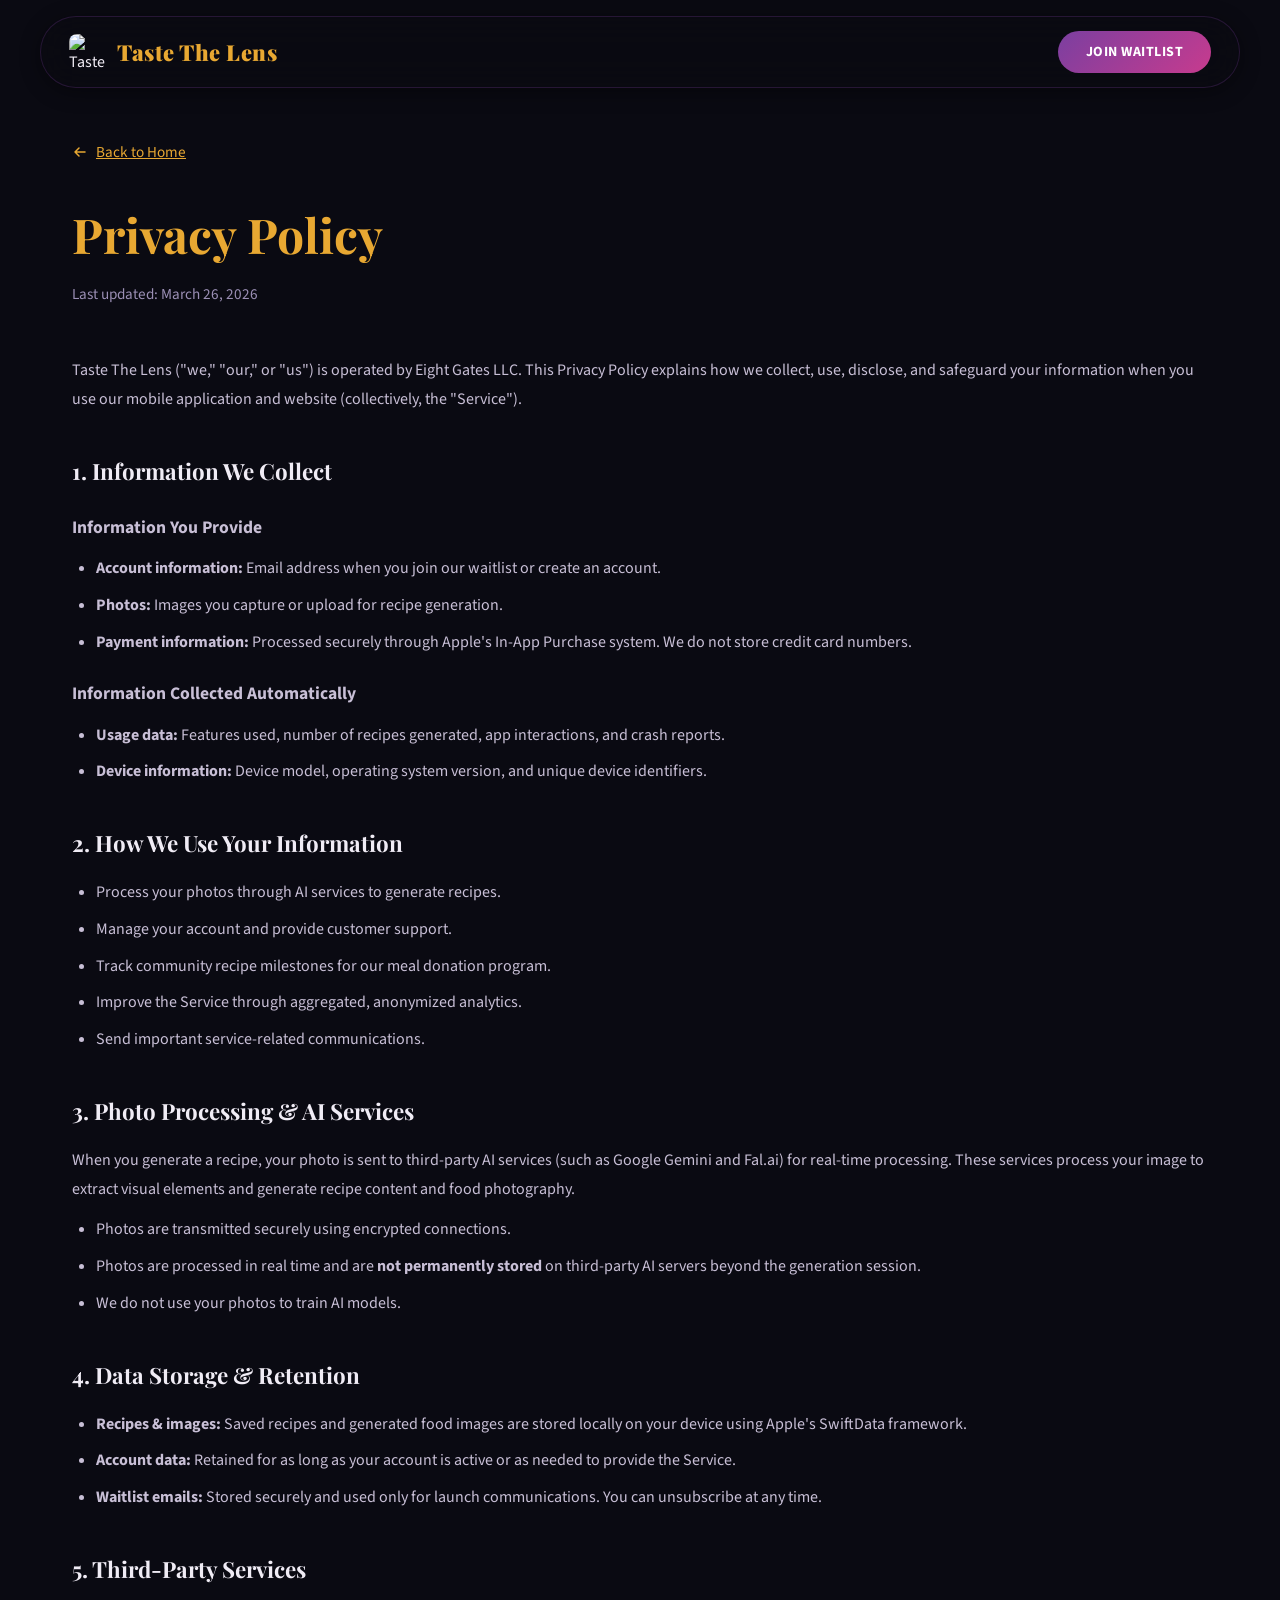
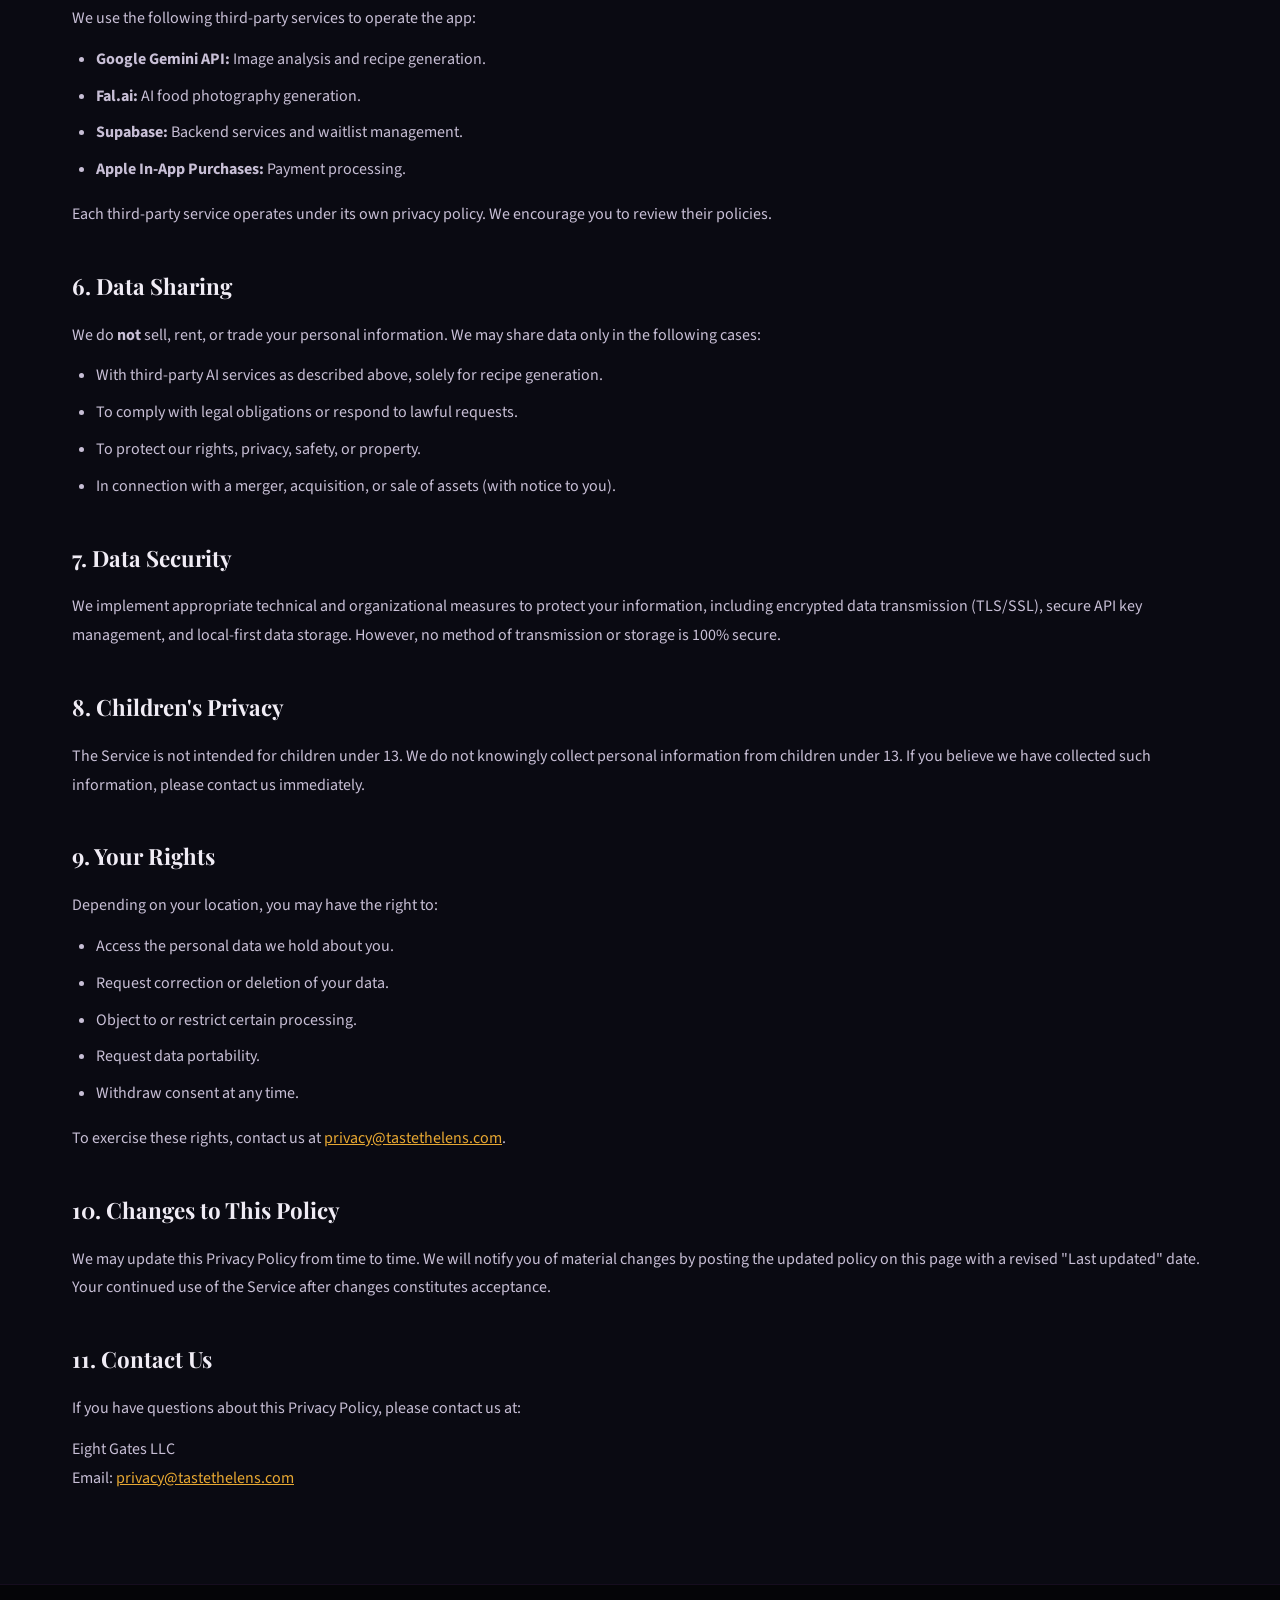
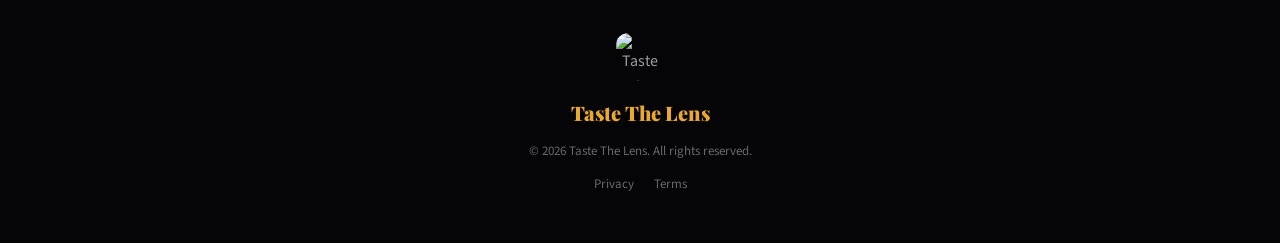
==== LandingPage/privacy.html @ fd3177b3 "UI/UX updates for mobile app, added privacy policy and terms" ====
<!DOCTYPE html>
<html lang="en">
<head>
    <meta charset="UTF-8">
    <meta name="viewport" content="width=device-width, initial-scale=1">
    <title>Privacy Policy — Taste The Lens</title>
    <meta name="description" content="Privacy Policy for Taste The Lens. Learn how we collect, use, and protect your data.">

    <!-- Fonts -->
    <link rel="preconnect" href="https://fonts.googleapis.com">
    <link rel="preconnect" href="https://fonts.gstatic.com" crossorigin>
    <link href="https://fonts.googleapis.com/css2?family=Playfair+Display:ital,wght@0,400;0,700;0,900;1,400&family=Source+Sans+3:wght@300;400;500;600;700;900&display=swap" rel="stylesheet">

    <!-- Favicon -->
    <link rel="icon" href="logo.png">

    <link rel="stylesheet" href="styles.css">
    <style>
        .legal-page { padding: 140px 0 80px; position: relative; z-index: var(--z-content); }
        .legal-page h1 { font-family: var(--font-serif); font-size: clamp(2rem, 4vw, 3rem); color: var(--gold); margin-bottom: 8px; }
        .legal-page .legal-updated { color: var(--text-muted); font-size: 0.95rem; margin-bottom: 48px; }
        .legal-page h2 { font-family: var(--font-serif); font-size: 1.4rem; color: var(--text-primary); margin: 40px 0 16px; }
        .legal-page h3 { font-size: 1.1rem; color: var(--text-secondary); margin: 24px 0 12px; }
        .legal-page p, .legal-page li { color: var(--text-secondary); line-height: 1.8; margin-bottom: 12px; }
        .legal-page ul { padding-left: 24px; margin-bottom: 16px; }
        .legal-page li { margin-bottom: 8px; }
        .legal-page a { color: var(--gold); text-decoration: underline; }
        .legal-page a:hover { color: var(--purple-bright); }
        .legal-back { display: inline-flex; align-items: center; gap: 8px; color: var(--text-muted); font-size: 0.95rem; margin-bottom: 32px; transition: color 0.2s; }
        .legal-back:hover { color: var(--gold); }
    </style>
</head>
<body>
    <!-- Navigation -->
    <nav class="nav" id="nav">
        <div class="nav-inner">
            <a href="/" class="nav-brand-group">
                <img src="logo.png" alt="Taste The Lens" class="nav-logo">
                <span class="nav-brand">Taste The Lens</span>
            </a>
            <a href="/#waitlist" class="nav-cta">Join Waitlist</a>
        </div>
    </nav>

    <main class="legal-page">
        <div class="container">
            <a href="/" class="legal-back">
                <svg width="16" height="16" viewBox="0 0 16 16" fill="none"><path d="M13 8H3M7 4L3 8l4 4" stroke="currentColor" stroke-width="1.5" stroke-linecap="round" stroke-linejoin="round"/></svg>
                Back to Home
            </a>

            <h1>Privacy Policy</h1>
            <p class="legal-updated">Last updated: March 26, 2026</p>

            <p>Taste The Lens ("we," "our," or "us") is operated by Eight Gates LLC. This Privacy Policy explains how we collect, use, disclose, and safeguard your information when you use our mobile application and website (collectively, the "Service").</p>

            <h2>1. Information We Collect</h2>

            <h3>Information You Provide</h3>
            <ul>
                <li><strong>Account information:</strong> Email address when you join our waitlist or create an account.</li>
                <li><strong>Photos:</strong> Images you capture or upload for recipe generation.</li>
                <li><strong>Payment information:</strong> Processed securely through Apple's In-App Purchase system. We do not store credit card numbers.</li>
            </ul>

            <h3>Information Collected Automatically</h3>
            <ul>
                <li><strong>Usage data:</strong> Features used, number of recipes generated, app interactions, and crash reports.</li>
                <li><strong>Device information:</strong> Device model, operating system version, and unique device identifiers.</li>
            </ul>

            <h2>2. How We Use Your Information</h2>
            <ul>
                <li>Process your photos through AI services to generate recipes.</li>
                <li>Manage your account and provide customer support.</li>
                <li>Track community recipe milestones for our meal donation program.</li>
                <li>Improve the Service through aggregated, anonymized analytics.</li>
                <li>Send important service-related communications.</li>
            </ul>

            <h2>3. Photo Processing &amp; AI Services</h2>
            <p>When you generate a recipe, your photo is sent to third-party AI services (such as Google Gemini and Fal.ai) for real-time processing. These services process your image to extract visual elements and generate recipe content and food photography.</p>
            <ul>
                <li>Photos are transmitted securely using encrypted connections.</li>
                <li>Photos are processed in real time and are <strong>not permanently stored</strong> on third-party AI servers beyond the generation session.</li>
                <li>We do not use your photos to train AI models.</li>
            </ul>

            <h2>4. Data Storage &amp; Retention</h2>
            <ul>
                <li><strong>Recipes &amp; images:</strong> Saved recipes and generated food images are stored locally on your device using Apple's SwiftData framework.</li>
                <li><strong>Account data:</strong> Retained for as long as your account is active or as needed to provide the Service.</li>
                <li><strong>Waitlist emails:</strong> Stored securely and used only for launch communications. You can unsubscribe at any time.</li>
            </ul>

            <h2>5. Third-Party Services</h2>
            <p>We use the following third-party services to operate the app:</p>
            <ul>
                <li><strong>Google Gemini API:</strong> Image analysis and recipe generation.</li>
                <li><strong>Fal.ai:</strong> AI food photography generation.</li>
                <li><strong>Supabase:</strong> Backend services and waitlist management.</li>
                <li><strong>Apple In-App Purchases:</strong> Payment processing.</li>
            </ul>
            <p>Each third-party service operates under its own privacy policy. We encourage you to review their policies.</p>

            <h2>6. Data Sharing</h2>
            <p>We do <strong>not</strong> sell, rent, or trade your personal information. We may share data only in the following cases:</p>
            <ul>
                <li>With third-party AI services as described above, solely for recipe generation.</li>
                <li>To comply with legal obligations or respond to lawful requests.</li>
                <li>To protect our rights, privacy, safety, or property.</li>
                <li>In connection with a merger, acquisition, or sale of assets (with notice to you).</li>
            </ul>

            <h2>7. Data Security</h2>
            <p>We implement appropriate technical and organizational measures to protect your information, including encrypted data transmission (TLS/SSL), secure API key management, and local-first data storage. However, no method of transmission or storage is 100% secure.</p>

            <h2>8. Children's Privacy</h2>
            <p>The Service is not intended for children under 13. We do not knowingly collect personal information from children under 13. If you believe we have collected such information, please contact us immediately.</p>

            <h2>9. Your Rights</h2>
            <p>Depending on your location, you may have the right to:</p>
            <ul>
                <li>Access the personal data we hold about you.</li>
                <li>Request correction or deletion of your data.</li>
                <li>Object to or restrict certain processing.</li>
                <li>Request data portability.</li>
                <li>Withdraw consent at any time.</li>
            </ul>
            <p>To exercise these rights, contact us at <a href="mailto:privacy@tastethelens.com">privacy@tastethelens.com</a>.</p>

            <h2>10. Changes to This Policy</h2>
            <p>We may update this Privacy Policy from time to time. We will notify you of material changes by posting the updated policy on this page with a revised "Last updated" date. Your continued use of the Service after changes constitutes acceptance.</p>

            <h2>11. Contact Us</h2>
            <p>If you have questions about this Privacy Policy, please contact us at:</p>
            <p>
                Eight Gates LLC<br>
                Email: <a href="mailto:privacy@tastethelens.com">privacy@tastethelens.com</a>
            </p>
        </div>
    </main>

    <!-- Footer -->
    <footer class="footer">
        <div class="container footer-inner">
            <img src="logo.png" alt="Taste The Lens" style="width: 48px; height: 48px; border-radius: 12px; object-fit: cover; margin-bottom: 4px;">
            <p class="footer-brand">Taste The Lens</p>
            <p class="footer-copy">&copy; 2026 Taste The Lens. All rights reserved.</p>
            <div class="footer-links">
                <a href="privacy.html" class="footer-link">Privacy</a>
                <a href="terms.html" class="footer-link">Terms</a>
            </div>
        </div>
    </footer>
</body>
</html>
---- LandingPage/styles.css ----
/* ============================================================
   TASTE THE LENS — Landing Page Styles
   Light cream theme with iOS app accent colors
   Inspired by Aromix restaurant aesthetic
   ============================================================ */

/* --- Design Tokens --- */
:root {
    --bg: #0A0A12;
    --bg-alt: #13101E;
    --bg-warm: #1A1530;
    --gold: #E8A832;
    --gold-dim: #A07520;
    --primary: #E8A832;
    --purple: #7B3FA0;
    --purple-bright: #9B5FC0;
    --magenta: #C73B8E;
    --teal: #9B5FC0;
    --terracotta: #C73B8E;
    --card-bg: rgba(35, 28, 58, 0.95);
    --card-border: rgba(123, 63, 160, 0.35);
    --card-shadow: 0 4px 20px rgba(0, 0, 0, 0.3);
    --text-primary: #F0ECF5;
    --text-secondary: #C8BFD6;
    --text-muted: #9B8FB5;
    --text-dim: #6B5F80;
    --font-serif: 'Playfair Display', Georgia, 'Times New Roman', serif;
    --font-sans: 'Source Sans 3', -apple-system, BlinkMacSystemFont, 'Segoe UI', system-ui, sans-serif;
    --font-accent: 'Playfair Display', Georgia, serif;
    --container-max: 1200px;
    --section-padding: 100px;
    --radius-playful: 24px;
    --z-nav: 50;
    --z-overlay: 1;
    --z-content: 10;
}

/* --- Reset & Base --- */
*, *::before, *::after {
    margin: 0;
    padding: 0;
    box-sizing: border-box;
}

html {
    scroll-behavior: smooth;
    -webkit-text-size-adjust: 100%;
}

body {
    font-family: var(--font-sans);
    background: var(--bg);
    color: var(--text-primary);
    line-height: 1.6;
    overflow-x: hidden;
    -webkit-font-smoothing: antialiased;
    -moz-osx-font-smoothing: grayscale;
}

a {
    color: inherit;
    text-decoration: none;
}

img {
    max-width: 100%;
    display: block;
}

/* --- Geometric Overlay Canvas --- */
#geometric-overlay {
    position: fixed;
    top: 0;
    left: 0;
    width: 100%;
    height: 100%;
    z-index: var(--z-overlay);
    pointer-events: none;
}

/* --- Container --- */
.container {
    width: 100%;
    max-width: var(--container-max);
    margin: 0 auto;
    padding: 0 32px;
}

/* --- Card (replaces glass-card) --- */
.glass-card {
    background: var(--card-bg);
    border: 2px solid var(--card-border);
    border-radius: var(--radius-playful);
    padding: 20px 16px;
    box-shadow: var(--card-shadow);
    backdrop-filter: blur(12px);
    -webkit-backdrop-filter: blur(12px);
    transition: transform 0.3s ease, box-shadow 0.3s ease, border-color 0.3s ease;
}

/* --- Section Base --- */
.section {
    position: relative;
    z-index: var(--z-content);
    padding: var(--section-padding) 0;
}

.section--alt {
    background: var(--bg-warm);
}

.section-label {
    font-family: var(--font-serif);
    font-size: clamp(1.8rem, 4vw, 2.8rem);
    font-weight: 900;
    letter-spacing: -0.01em;
    text-transform: uppercase;
    color: var(--text-primary);
    text-align: center;
    margin-bottom: 16px;
}

.section-subtitle {
    font-family: var(--font-sans);
    font-size: 18px;
    color: var(--text-muted);
    text-align: center;
    margin-bottom: 56px;
    max-width: 500px;
    margin-left: auto;
    margin-right: auto;
    font-weight: 400;
}

/* ============================================================
   NAVIGATION
   ============================================================ */
.nav {
    position: fixed;
    top: 16px;
    left: 16px;
    right: 16px;
    z-index: var(--z-nav);
    transition: transform 0.3s ease;
}

.nav.hidden {
    transform: translateY(-120%);
}

.nav-inner {
    max-width: var(--container-max);
    margin: 0 auto;
    display: flex;
    align-items: center;
    justify-content: space-between;
    padding: 14px 28px;
    background: rgba(10, 10, 18, 0.9);
    backdrop-filter: blur(20px);
    -webkit-backdrop-filter: blur(20px);
    border: 1px solid rgba(123, 63, 160, 0.25);
    border-radius: 100px;
    box-shadow: 0 4px 20px rgba(0, 0, 0, 0.4);
}

.nav-brand {
    font-family: var(--font-serif);
    font-size: 22px;
    font-weight: 900;
    color: var(--gold);
    letter-spacing: 0.5px;
}

.nav-logo {
    width: 36px;
    height: 36px;
    border-radius: 8px;
    object-fit: cover;
}

.nav-brand-group {
    display: flex;
    align-items: center;
    gap: 12px;
}

.nav-cta {
    font-family: var(--font-sans);
    font-size: 14px;
    font-weight: 700;
    color: #FFFFFF;
    background: linear-gradient(135deg, var(--purple), var(--magenta));
    padding: 10px 28px;
    border-radius: 100px;
    transition: opacity 0.2s ease, transform 0.2s ease, box-shadow 0.2s ease;
    cursor: pointer;
    text-transform: uppercase;
    letter-spacing: 0.5px;
}

.nav-cta:hover {
    opacity: 0.9;
    transform: scale(1.05);
    box-shadow: 0 4px 16px rgba(199, 59, 142, 0.4);
}

/* ============================================================
   HERO — Aromix-inspired split layout
   ============================================================ */
.hero {
    position: relative;
    z-index: var(--z-content);
    min-height: 100vh;
    min-height: 100dvh;
    display: flex;
    align-items: center;
    padding: 100px 0 60px;
    overflow: hidden;
}

.hero-split {
    display: grid;
    grid-template-columns: 1fr 1fr;
    gap: 60px;
    align-items: center;
}

.hero-text {
    max-width: 560px;
}

.hero-logo {
    width: 120px;
    height: 120px;
    border-radius: 28px;
    object-fit: cover;
    margin-bottom: 28px;
    filter: drop-shadow(0 8px 24px rgba(123, 63, 160, 0.4));
}

.hero-ornament {
    margin-bottom: 24px;
    opacity: 0.5;
    color: var(--gold);
}

.hero-title {
    font-family: var(--font-serif);
    font-size: clamp(2.8rem, 7vw, 5rem);
    font-weight: 900;
    letter-spacing: -0.02em;
    line-height: 1.05;
    color: var(--text-primary);
    margin-bottom: 24px;
    opacity: 0;
    transform: scale(0.9);
}

.hero-title.animate-in {
    animation: fadeScale 0.8s ease-out forwards;
}

.hero-tagline {
    font-family: var(--font-accent);
    font-size: clamp(1.1rem, 2.5vw, 1.35rem);
    font-weight: 400;
    color: var(--text-muted);
    margin-bottom: 12px;
    opacity: 0;
}

.hero-tagline.animate-in {
    animation: fadeUp 0.8s ease-out forwards;
}

.hero-sub {
    font-family: var(--font-sans);
    font-size: clamp(1rem, 2vw, 1.1rem);
    font-weight: 400;
    color: var(--text-dim);
    margin-bottom: 40px;
    opacity: 0;
}

.hero-sub.animate-in {
    animation: fadeUp 0.8s ease-out forwards;
}

.hero-cta {
    display: inline-flex;
    align-items: center;
    gap: 8px;
    font-family: var(--font-sans);
    font-size: 16px;
    font-weight: 700;
    color: #FFFFFF;
    background: linear-gradient(135deg, var(--purple), var(--magenta));
    padding: 18px 40px;
    border-radius: 100px;
    transition: opacity 0.2s ease, transform 0.2s ease, box-shadow 0.2s ease;
    cursor: pointer;
    opacity: 0;
    text-transform: uppercase;
    letter-spacing: 0.5px;
}

.hero-cta.animate-in {
    animation: fadeUp 0.8s ease-out forwards;
}

.hero-cta:hover {
    opacity: 0.92;
    transform: translateY(-3px) scale(1.03);
    box-shadow: 0 8px 32px rgba(199, 59, 142, 0.4);
}

/* Hero visual — Impact stats card */
.hero-visual {
    display: flex;
    align-items: center;
    justify-content: center;
    opacity: 0;
}

.hero-visual.animate-in {
    animation: fadeScale 1s ease-out 0.4s forwards;
}

.hero-impact-card {
    width: 100%;
    max-width: 460px;
    padding: 44px 36px;
    text-align: center;
    border: 2px solid rgba(123, 63, 160, 0.3);
    border-radius: var(--radius-playful);
    box-shadow: 0 8px 32px rgba(123, 63, 160, 0.15);
    background: rgba(35, 28, 58, 0.95);
    backdrop-filter: blur(16px);
    -webkit-backdrop-filter: blur(16px);
}

.hero-impact-heading {
    font-family: var(--font-serif);
    font-size: 22px;
    font-weight: 700;
    color: var(--text-primary);
    margin-bottom: 32px;
    letter-spacing: 0.3px;
}

.hero-impact-stats {
    display: flex;
    align-items: center;
    justify-content: center;
    gap: 40px;
    margin-bottom: 28px;
}

.hero-impact-stat {
    display: flex;
    flex-direction: column;
    align-items: center;
    gap: 8px;
    flex: 1;
}

.hero-impact-number {
    font-family: var(--font-sans);
    font-size: 42px;
    font-weight: 700;
    letter-spacing: -0.5px;
}

.hero-impact-number--terracotta {
    color: var(--terracotta);
}

.hero-impact-number--gold {
    color: var(--gold);
}

.hero-impact-label {
    font-size: 11px;
    font-weight: 600;
    text-transform: uppercase;
    letter-spacing: 0.8px;
    color: var(--text-dim);
}

.hero-impact-divider {
    width: 1px;
    height: 56px;
    background: rgba(123, 63, 160, 0.3);
    flex-shrink: 0;
}

.hero-impact-progress {
    margin-bottom: 20px;
}

.hero-impact-tagline {
    font-family: var(--font-accent);
    font-size: 14px;
    color: var(--text-muted);
    margin-top: 8px;
}

.hero-impact-link {
    display: inline-block;
    margin-top: 12px;
    font-family: var(--font-sans);
    font-size: 13px;
    font-weight: 600;
    color: var(--primary);
    text-decoration: underline;
    text-underline-offset: 3px;
    transition: color 0.2s ease;
}

.hero-impact-link:hover {
    color: var(--gold);
}

.scroll-hint {
    position: absolute;
    bottom: 32px;
    left: 50%;
    transform: translateX(-50%);
    color: var(--text-dim);
    opacity: 0;
    animation: bounce 2s ease-in-out infinite;
    animation-delay: 2s;
}

.scroll-hint.animate-in {
    animation: fadeUp 0.6s ease-out forwards, bounce 2s ease-in-out infinite 2.6s;
}

/* ============================================================
   SECTION DIVIDER
   ============================================================ */
.section-divider {
    text-align: center;
    padding: 0;
    position: relative;
    z-index: var(--z-content);
    height: 0;
}

/* ============================================================
   HOOK
   ============================================================ */
.hook-grid {
    display: grid;
    grid-template-columns: 1fr;
    gap: 20px;
}

.hook-card {
    position: relative;
    overflow: hidden;
    padding: 32px 28px;
    cursor: default;
    transition: transform 0.3s ease, box-shadow 0.3s ease;
    border: 2px solid transparent;
}

.hook-card:hover {
    transform: translateY(-6px) rotate(-1deg);
    box-shadow: 0 8px 24px rgba(123, 63, 160, 0.2);
}

.hook-accent {
    position: absolute;
    top: 0;
    left: 0;
    width: 6px;
    height: 100%;
    border-radius: 4px 0 0 4px;
}

[data-accent="teal"] .hook-accent { background: var(--teal); }
[data-accent="teal"] { border-color: rgba(155, 95, 192, 0.4); background: rgba(35, 28, 58, 0.95); }
[data-accent="terracotta"] .hook-accent { background: var(--terracotta); }
[data-accent="terracotta"] { border-color: rgba(199, 59, 142, 0.4); background: rgba(35, 28, 58, 0.95); }
[data-accent="gold"] .hook-accent { background: var(--gold); }
[data-accent="gold"] { border-color: rgba(232, 168, 50, 0.4); background: rgba(35, 28, 58, 0.95); }

.hook-question {
    font-family: var(--font-serif);
    font-size: clamp(1.15rem, 2.5vw, 1.5rem);
    font-weight: 700;
    color: var(--text-primary);
    margin-bottom: 10px;
    line-height: 1.3;
}

.hook-hint {
    font-family: var(--font-accent);
    font-size: 15px;
    color: var(--text-dim);
}

/* ============================================================
   HOW IT WORKS
   ============================================================ */
.how-it-works {
    background: var(--bg-warm);
}

.steps {
    display: flex;
    align-items: flex-start;
    justify-content: center;
    gap: 8px;
    flex-wrap: wrap;
}

.step {
    text-align: center;
    max-width: 280px;
    flex: 1;
    min-width: 200px;
}

.step-icon {
    width: 80px;
    height: 80px;
    border-radius: 50%;
    display: flex;
    align-items: center;
    justify-content: center;
    margin: 0 auto 18px;
    border: 3px solid transparent;
}

.step-icon--teal { background: rgba(155, 95, 192, 0.12); color: var(--teal); border-color: rgba(155, 95, 192, 0.25); }
.step-icon--gold { background: rgba(232, 168, 50, 0.12); color: var(--gold); border-color: rgba(232, 168, 50, 0.25); }
.step-icon--terracotta { background: rgba(199, 59, 142, 0.12); color: var(--terracotta); border-color: rgba(199, 59, 142, 0.25); }

.step-arrow {
    display: flex;
    align-items: center;
    padding-top: 28px;
    color: var(--text-dim);
}

.step-title {
    font-family: var(--font-serif);
    font-size: 20px;
    font-weight: 900;
    letter-spacing: 1px;
    margin-bottom: 10px;
    text-transform: uppercase;
}

.step-desc {
    font-size: 15px;
    color: var(--text-muted);
    line-height: 1.6;
}

/* ============================================================
   TRANSLATION MATRIX
   ============================================================ */
.matrix-card {
    padding: 36px 28px;
    max-width: 800px;
    margin: 0 auto;
    border: 2px solid rgba(123, 63, 160, 0.2);
}

.matrix-header {
    display: flex;
    justify-content: space-between;
    margin-bottom: 24px;
    padding-bottom: 14px;
    border-bottom: 1px solid rgba(123, 63, 160, 0.2);
}

.matrix-col-label {
    font-family: var(--font-sans);
    font-size: 11px;
    font-weight: 600;
    letter-spacing: 1.2px;
    text-transform: uppercase;
}

.matrix-row {
    display: flex;
    align-items: center;
    gap: 16px;
    padding: 14px 0;
}

.matrix-visual {
    flex: 1;
    display: flex;
    align-items: center;
    gap: 12px;
    font-size: 15px;
    color: var(--teal);
    font-weight: 500;
}

.matrix-swatch {
    width: 36px;
    height: 36px;
    border-radius: 50%;
    flex-shrink: 0;
    border: 2px solid rgba(123, 63, 160, 0.25);
}

.matrix-arrow {
    color: var(--text-dim);
    flex-shrink: 0;
}

.matrix-culinary {
    flex: 1;
    font-size: 15px;
    color: var(--terracotta);
    font-weight: 500;
}

.matrix-divider {
    height: 1px;
    background: rgba(123, 63, 160, 0.15);
}

/* ============================================================
   FEATURES
   ============================================================ */
.features-section {
    background: var(--bg-warm);
    overflow: hidden;
}

.features-grid {
    display: grid;
    grid-template-columns: 1fr;
    gap: 20px;
}

.feature-card {
    padding: 32px 28px;
    transition: transform 0.3s ease, box-shadow 0.3s ease;
    cursor: default;
    border: 2px solid rgba(123, 63, 160, 0.2);
}

.feature-card:hover {
    transform: translateY(-6px) rotate(1deg);
    border-color: rgba(123, 63, 160, 0.4);
    box-shadow: 0 8px 24px rgba(123, 63, 160, 0.15);
}

.feature-icon {
    margin-bottom: 16px;
}

.feature-title {
    font-family: var(--font-serif);
    font-size: 20px;
    font-weight: 900;
    color: var(--text-primary);
    margin-bottom: 8px;
}

.feature-desc {
    font-size: 15px;
    color: var(--text-muted);
    line-height: 1.6;
}

/* ============================================================
   WAITLIST CTA
   ============================================================ */
.waitlist-section {
    padding-bottom: 80px;
}

.waitlist-card {
    max-width: 640px;
    margin: 0 auto;
    padding: 56px 36px;
    text-align: center;
    background: linear-gradient(135deg, rgba(123, 63, 160, 0.6), rgba(199, 59, 142, 0.6));
    border-color: rgba(199, 59, 142, 0.4);
    border-width: 3px;
    backdrop-filter: blur(16px);
    -webkit-backdrop-filter: blur(16px);
}

.waitlist-card .waitlist-subtitle,
.waitlist-card .waitlist-message.success {
    color: rgba(255, 255, 255, 0.8);
}

.waitlist-title {
    font-family: var(--font-serif);
    font-size: clamp(1.8rem, 4vw, 2.6rem);
    font-weight: 900;
    color: #FFFFFF;
    line-height: 1.2;
    margin-bottom: 12px;
}

.waitlist-subtitle {
    font-size: 16px;
    color: var(--text-muted);
    margin-bottom: 36px;
    max-width: 420px;
    margin-left: auto;
    margin-right: auto;
}

.waitlist-form {
    max-width: 480px;
    margin: 0 auto;
}

.waitlist-input-group {
    display: flex;
    gap: 10px;
    flex-wrap: wrap;
}

.waitlist-input {
    flex: 1;
    min-width: 200px;
    padding: 16px 20px;
    font-family: var(--font-sans);
    font-size: 15px;
    color: #F0ECF5;
    background: rgba(10, 10, 18, 0.6);
    border: 2px solid rgba(255, 255, 255, 0.2);
    border-radius: 100px;
    outline: none;
    transition: border-color 0.2s ease, box-shadow 0.2s ease;
}

.waitlist-input::placeholder {
    color: rgba(255, 255, 255, 0.4);
}

.waitlist-input:focus {
    border-color: var(--gold);
    box-shadow: 0 0 0 3px rgba(232, 168, 50, 0.2);
}

.waitlist-input.error {
    border-color: #E85D3A;
    box-shadow: 0 0 0 3px rgba(232, 93, 58, 0.2);
}

.waitlist-button {
    position: relative;
    padding: 16px 32px;
    font-family: var(--font-sans);
    font-size: 15px;
    font-weight: 700;
    color: #0A0A12;
    background: var(--gold);
    border: 2px solid var(--gold);
    border-radius: 100px;
    cursor: pointer;
    transition: opacity 0.2s ease, transform 0.2s ease, box-shadow 0.2s ease;
    white-space: nowrap;
    overflow: hidden;
    min-height: 48px;
    text-transform: uppercase;
    letter-spacing: 0.5px;
}

.waitlist-button:hover:not(:disabled) {
    opacity: 0.92;
    transform: scale(1.05);
    box-shadow: 0 4px 20px rgba(232, 168, 50, 0.3);
}

.waitlist-button:disabled {
    cursor: not-allowed;
    opacity: 0.7;
}

.waitlist-button-text,
.waitlist-button-spinner,
.waitlist-button-check {
    transition: opacity 0.2s ease;
}

.waitlist-button-spinner {
    display: none;
    width: 20px;
    height: 20px;
    border: 2.5px solid rgba(10, 10, 18, 0.3);
    border-top-color: #0A0A12;
    border-radius: 50%;
    animation: spin 0.6s linear infinite;
    position: absolute;
    top: 50%;
    left: 50%;
    margin: -10px 0 0 -10px;
}

.waitlist-button-check {
    display: none;
    position: absolute;
    top: 50%;
    left: 50%;
    transform: translate(-50%, -50%);
}

/* States */
.waitlist-button.loading .waitlist-button-text { opacity: 0; }
.waitlist-button.loading .waitlist-button-spinner { display: block; }

.waitlist-button.success {
    background: #34C759;
}
.waitlist-button.success .waitlist-button-text { opacity: 0; }
.waitlist-button.success .waitlist-button-check { display: block; }

.waitlist-message {
    margin-top: 12px;
    font-size: 14px;
    min-height: 20px;
}

.waitlist-message.success {
    color: #34C759;
}

.waitlist-message.error {
    color: var(--terracotta);
}

/* ============================================================
   FOOTER
   ============================================================ */
.footer {
    position: relative;
    z-index: var(--z-content);
    padding: 48px 0;
    background: #050508;
    color: rgba(255, 255, 255, 0.6);
    border-top: 1px solid rgba(123, 63, 160, 0.15);
}

.footer-inner {
    display: flex;
    flex-direction: column;
    align-items: center;
    gap: 12px;
    text-align: center;
}

.footer-brand {
    font-family: var(--font-serif);
    font-size: 20px;
    font-weight: 900;
    color: var(--gold);
}

.footer-copy {
    font-size: 13px;
    color: rgba(255, 255, 255, 0.4);
}

.footer-links {
    display: flex;
    gap: 20px;
}

.footer-link {
    font-size: 13px;
    color: rgba(255, 255, 255, 0.4);
    transition: color 0.2s ease;
    cursor: pointer;
}

.footer-link:hover {
    color: #FFFFFF;
}

/* ============================================================
   HOW DONATIONS WORK
   ============================================================ */
.donation-section {
    background: var(--bg-warm);
}

.donation-grid {
    display: grid;
    grid-template-columns: 1fr 1fr;
    gap: 28px;
    max-width: 800px;
    margin: 0 auto 36px;
}

.donation-card {
    padding: 36px 28px;
    text-align: center;
    border: 2px solid rgba(123, 63, 160, 0.2);
    transition: transform 0.3s ease;
}

.donation-card:hover {
    transform: translateY(-4px);
}

.donation-card-icon {
    width: 72px;
    height: 72px;
    border-radius: 50%;
    display: flex;
    align-items: center;
    justify-content: center;
    margin: 0 auto 20px;
    border: 3px solid transparent;
}

.donation-card-icon--terracotta {
    background: rgba(199, 59, 142, 0.12);
    color: var(--terracotta);
    border-color: rgba(199, 59, 142, 0.2);
}

.donation-card-icon--gold {
    background: rgba(232, 168, 50, 0.12);
    color: var(--gold);
    border-color: rgba(232, 168, 50, 0.2);
}

.donation-card-title {
    font-family: var(--font-serif);
    font-size: 22px;
    font-weight: 900;
    color: var(--text-primary);
    margin-bottom: 12px;
}

.donation-card-desc {
    font-size: 15px;
    color: var(--text-muted);
    line-height: 1.7;
    margin-bottom: 24px;
}

.donation-card-formula {
    display: flex;
    align-items: center;
    justify-content: center;
    gap: 12px;
    padding: 14px 20px;
    background: rgba(10, 10, 18, 0.4);
    border-radius: 100px;
    border: 1px solid rgba(123, 63, 160, 0.15);
}

.formula-item {
    font-family: var(--font-sans);
    font-size: 14px;
    font-weight: 600;
    color: var(--text-secondary);
}

.formula-item--highlight {
    color: var(--terracotta);
}

.formula-arrow {
    color: var(--text-dim);
    flex-shrink: 0;
}

.donation-footnote {
    text-align: center;
    font-size: 14px;
    color: var(--text-dim);
    max-width: 560px;
    margin: 0 auto;
    line-height: 1.6;
}

@media (max-width: 639px) {
    .donation-grid {
        grid-template-columns: 1fr;
    }

    .donation-card {
        padding: 28px 20px;
    }
}

/* ============================================================
   COMMUNITY IMPACT (legacy styles)
   ============================================================ */
.impact-section {
    background: var(--bg-warm);
}

.impact-card {
    text-align: center;
    max-width: 640px;
    margin: 0 auto;
    padding: 44px 36px;
}

.impact-stats {
    display: flex;
    align-items: center;
    justify-content: center;
    gap: 48px;
    margin-bottom: 32px;
}

.impact-stat {
    display: flex;
    flex-direction: column;
    align-items: center;
    gap: 8px;
    flex: 1;
}

.impact-icon {
    width: 52px;
    height: 52px;
    border-radius: 50%;
    display: flex;
    align-items: center;
    justify-content: center;
    margin-bottom: 4px;
}

.impact-icon--terracotta {
    background: rgba(199, 59, 142, 0.12);
    color: var(--terracotta);
}

.impact-icon--gold {
    background: rgba(232, 168, 50, 0.12);
    color: var(--gold);
}

.impact-number {
    font-family: var(--font-sans);
    font-size: 38px;
    font-weight: 700;
    letter-spacing: -0.5px;
    color: var(--text-primary);
    transition: color 0.3s ease;
}

.impact-stat:first-child .impact-number {
    color: var(--terracotta);
}

.impact-stat:last-child .impact-number {
    color: var(--gold);
}

.impact-label {
    font-size: 11px;
    font-weight: 600;
    text-transform: uppercase;
    letter-spacing: 0.8px;
    color: var(--text-dim);
}

.impact-divider {
    width: 1px;
    height: 56px;
    background: rgba(123, 63, 160, 0.3);
    flex-shrink: 0;
}

.impact-progress-wrap {
    margin-bottom: 24px;
}

.impact-progress-track {
    height: 6px;
    background: rgba(123, 63, 160, 0.15);
    border-radius: 3px;
    overflow: hidden;
    margin-bottom: 10px;
}

.impact-progress-bar {
    height: 100%;
    background: var(--terracotta);
    border-radius: 3px;
    width: 0%;
    transition: width 0.8s cubic-bezier(0.34, 1.56, 0.64, 1);
}

.impact-progress-text {
    font-size: 12px;
    color: var(--text-dim);
}

.impact-tagline {
    font-size: 14px;
    color: var(--text-muted);
    line-height: 1.7;
    max-width: 480px;
    margin: 0 auto;
}

@media (max-width: 639px) {
    .impact-card {
        padding: 28px 20px;
    }

    .impact-stats {
        gap: 24px;
    }

    .impact-number {
        font-size: 28px;
    }

    .impact-divider {
        height: 44px;
    }
}

/* ============================================================
   BRAND BAND — Scrolling marquee
   ============================================================ */
.brand-band {
    position: relative;
    z-index: var(--z-content);
    overflow: hidden;
    padding: 28px 0;
    background: linear-gradient(90deg, rgba(123, 63, 160, 0.2), rgba(199, 59, 142, 0.2), rgba(123, 63, 160, 0.2));
    border-top: 1px solid rgba(123, 63, 160, 0.2);
    border-bottom: 1px solid rgba(123, 63, 160, 0.2);
}

.brand-band-track {
    display: flex;
    align-items: center;
    gap: 36px;
    white-space: nowrap;
    animation: marquee 30s linear infinite;
    width: max-content;
}

.brand-band-text {
    font-family: var(--font-serif);
    font-size: clamp(1.2rem, 2.5vw, 1.6rem);
    font-weight: 900;
    letter-spacing: 0.15em;
    text-transform: uppercase;
    color: #FFFFFF;
    opacity: 0.6;
}

.brand-band-dot {
    width: 8px;
    height: 8px;
    border-radius: 50%;
    background: var(--gold);
    opacity: 0.6;
    flex-shrink: 0;
}

@keyframes marquee {
    from { transform: translateX(0); }
    to { transform: translateX(-50%); }
}

/* ============================================================
   FOOD VIBE — Decorative Elements
   ============================================================ */

/* Decorative pseudo-elements on sections */
.hero::before {
    content: '';
    position: absolute;
    top: -80px;
    right: -80px;
    width: 280px;
    height: 280px;
    border-radius: 50%;
    background: rgba(123, 63, 160, 0.08);
    pointer-events: none;
}

.hero::after {
    content: '';
    position: absolute;
    bottom: -60px;
    left: -80px;
    width: 200px;
    height: 200px;
    border-radius: 50%;
    background: rgba(199, 59, 142, 0.06);
    pointer-events: none;
}

.features-section::after {
    content: '';
    position: absolute;
    bottom: -50px;
    right: -50px;
    width: 200px;
    height: 200px;
    border-radius: 50%;
    background: rgba(123, 63, 160, 0.06);
    pointer-events: none;
}

/* ============================================================
   ANIMATIONS
   ============================================================ */
@keyframes fadeScale {
    from { opacity: 0; transform: scale(0.9); }
    to { opacity: 1; transform: scale(1); }
}

@keyframes fadeUp {
    from { opacity: 0; transform: translateY(20px); }
    to { opacity: 1; transform: translateY(0); }
}

@keyframes bounce {
    0%, 100% { transform: translateX(-50%) translateY(0); }
    50% { transform: translateX(-50%) translateY(8px); }
}

@keyframes spin {
    to { transform: rotate(360deg); }
}

/* Scroll-triggered animation classes */
[data-animate] {
    opacity: 0;
    transform: translateY(20px);
    transition: opacity 0.6s ease-out, transform 0.6s cubic-bezier(0.34, 1.56, 0.64, 1);
}

[data-animate="fade-scale"] {
    transform: scale(0.9);
}

[data-animate="fade"] {
    transform: none;
}

[data-animate="matrix-row"] {
    transform: translateX(-30px);
    transition: opacity 0.6s ease-out, transform 0.6s cubic-bezier(0.34, 1.56, 0.64, 1);
}

[data-animate].visible {
    opacity: 1;
    transform: translateY(0) scale(1) translateX(0);
}

/* ============================================================
   PRICING
   ============================================================ */
.pricing-grid {
    display: grid;
    grid-template-columns: 1fr;
    gap: 20px;
    max-width: 960px;
    margin: 0 auto;
}

.pricing-card {
    display: flex;
    flex-direction: column;
    align-items: center;
    text-align: center;
    padding: 32px 24px;
    position: relative;
}

.pricing-featured {
    border-color: var(--gold);
    transform: scale(1.03);
}

.pricing-badge {
    position: absolute;
    top: -12px;
    left: 50%;
    transform: translateX(-50%);
    background: var(--gold);
    color: var(--bg);
    font-family: var(--font-sans);
    font-size: 11px;
    font-weight: 700;
    letter-spacing: 1px;
    text-transform: uppercase;
    padding: 4px 16px;
    border-radius: 20px;
}

.pricing-tier {
    font-family: var(--font-serif);
    font-size: 22px;
    font-weight: 700;
    color: var(--text-primary);
    margin-bottom: 8px;
}

.pricing-price {
    font-family: var(--font-serif);
    font-size: 40px;
    font-weight: 900;
    color: var(--gold);
    line-height: 1;
}

.pricing-period {
    font-size: 14px;
    color: var(--text-muted);
    margin-bottom: 20px;
}

.pricing-features {
    list-style: none;
    text-align: left;
    width: 100%;
    margin-bottom: 24px;
    flex-grow: 1;
}

.pricing-features li {
    font-size: 14px;
    color: var(--text-secondary);
    padding: 6px 0;
    padding-left: 22px;
    position: relative;
}

.pricing-features li::before {
    content: '';
    position: absolute;
    left: 0;
    top: 50%;
    transform: translateY(-50%);
    width: 14px;
    height: 14px;
    background: var(--gold);
    opacity: 0.3;
    border-radius: 50%;
}

.pricing-cta {
    display: inline-block;
    font-family: var(--font-sans);
    font-size: 14px;
    font-weight: 600;
    color: var(--text-primary);
    border: 1px solid var(--card-border);
    padding: 10px 28px;
    border-radius: 30px;
    transition: all 0.3s ease;
}

.pricing-cta:hover {
    border-color: var(--gold);
    color: var(--gold);
}

.pricing-cta--featured {
    background: var(--gold);
    color: var(--bg);
    border-color: var(--gold);
}

.pricing-cta--featured:hover {
    background: var(--gold-dim);
    color: var(--bg);
}

/* ============================================================
   FAQ
   ============================================================ */
.faq-list {
    max-width: 720px;
    margin: 0 auto;
}

.faq-item {
    border-bottom: 1px solid var(--card-border);
}

.faq-item:last-child {
    border-bottom: none;
}

.faq-question {
    display: flex;
    justify-content: space-between;
    align-items: center;
    width: 100%;
    padding: 20px 0;
    background: none;
    border: none;
    cursor: pointer;
    font-family: var(--font-sans);
    font-size: 16px;
    font-weight: 600;
    color: var(--text-primary);
    text-align: left;
    gap: 16px;
}

.faq-question::after {
    content: '+';
    font-size: 22px;
    font-weight: 300;
    color: var(--text-muted);
    flex-shrink: 0;
    transition: transform 0.3s ease;
}

.faq-item--open .faq-question::after {
    content: '\2212'; /* minus sign */
    transform: rotate(180deg);
}

.faq-question:hover {
    color: var(--gold);
}

.faq-answer {
    max-height: 0;
    overflow: hidden;
    transition: max-height 0.35s ease, padding 0.35s ease;
    padding: 0;
}

.faq-item--open .faq-answer {
    max-height: 200px;
    padding-bottom: 20px;
}

.faq-answer p {
    font-size: 14px;
    color: var(--text-secondary);
    line-height: 1.7;
}

/* ============================================================
   RESPONSIVE
   ============================================================ */

/* Tablet (640px+) */
@media (min-width: 640px) {
    .hook-grid {
        grid-template-columns: repeat(3, 1fr);
    }

    .features-grid {
        grid-template-columns: repeat(2, 1fr);
    }

    .waitlist-input-group {
        flex-wrap: nowrap;
    }

    .pricing-grid {
        grid-template-columns: repeat(3, 1fr);
    }
}

/* Desktop (1024px+) */
@media (min-width: 1024px) {
    .features-grid {
        grid-template-columns: repeat(3, 1fr);
    }

    .step-arrow {
        display: flex;
    }

    .steps {
        flex-wrap: nowrap;
    }
}

/* Mobile adjustments */
@media (max-width: 639px) {
    :root {
        --section-padding: 80px;
    }

    .hero-split {
        grid-template-columns: 1fr;
        text-align: center;
        gap: 40px;
    }

    .hero-text {
        max-width: 100%;
    }

    .hero-visual {
        order: -1;
    }

    .hero-impact-card {
        max-width: 340px;
        margin: 0 auto;
        padding: 28px 20px;
    }

    .hero-impact-stats {
        gap: 24px;
    }

    .hero-impact-number {
        font-size: 30px;
    }

    .hero-impact-divider {
        height: 44px;
    }

    .step-arrow {
        display: none;
    }

    .steps {
        gap: 36px;
    }

    .matrix-row {
        flex-direction: column;
        align-items: flex-start;
        gap: 8px;
    }

    .matrix-arrow {
        transform: rotate(90deg);
        align-self: center;
    }

    .matrix-header {
        display: none;
    }

    .matrix-visual {
        font-size: 13px;
    }

    .matrix-culinary {
        font-size: 13px;
        padding-left: 44px;
    }

    .waitlist-card {
        padding: 36px 20px;
    }

    .nav-inner {
        padding: 10px 16px;
    }

    .hero::before,
    .hero::after,
    .features-section::after {
        display: none;
    }

    .container {
        padding: 0 24px;
    }

    .scroll-hint {
        display: none;
    }
}

/* ============================================================
   REDUCED MOTION
   ============================================================ */
@media (prefers-reduced-motion: reduce) {
    *, *::before, *::after {
        animation-duration: 0.01ms !important;
        animation-iteration-count: 1 !important;
        transition-duration: 0.01ms !important;
    }

    html {
        scroll-behavior: auto;
    }

    [data-animate] {
        opacity: 1;
        transform: none;
    }

    .scroll-hint {
        animation: none;
        opacity: 0.3;
    }

    .brand-band-track {
        animation: none;
    }
}
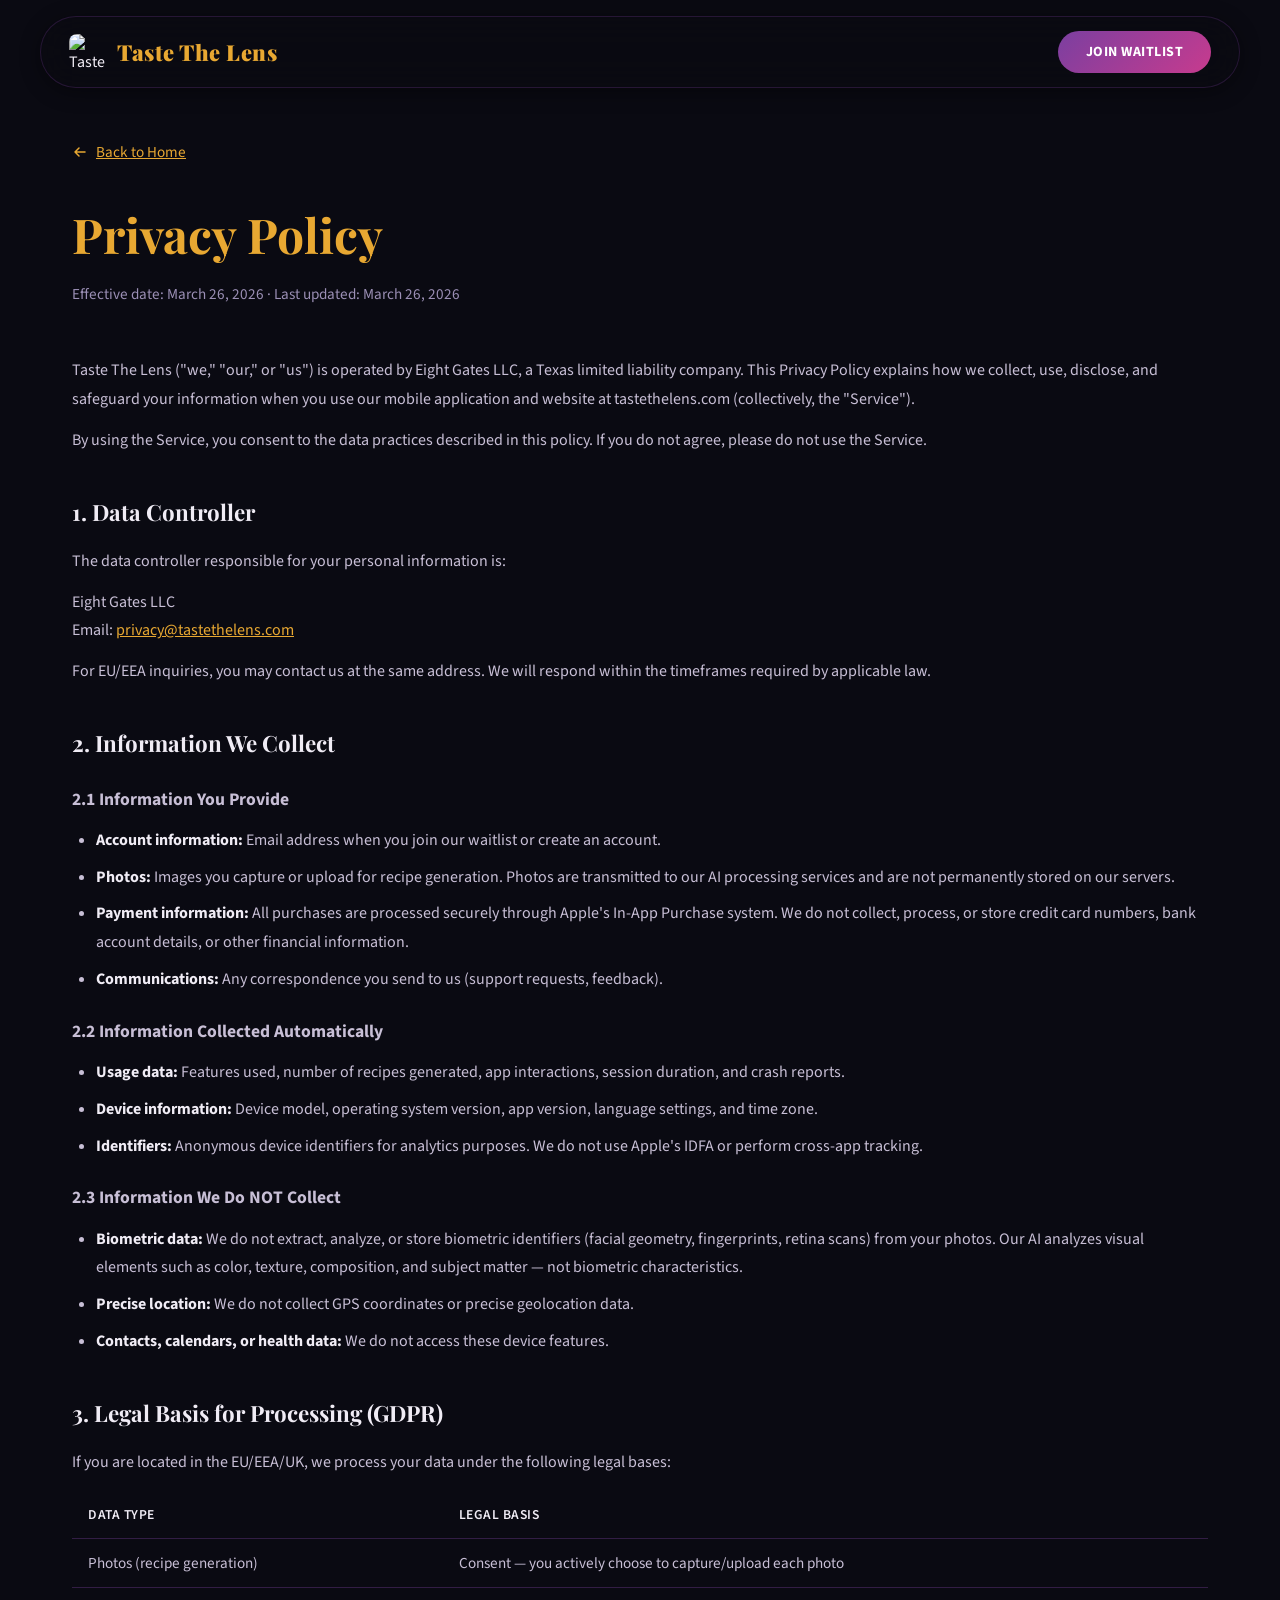
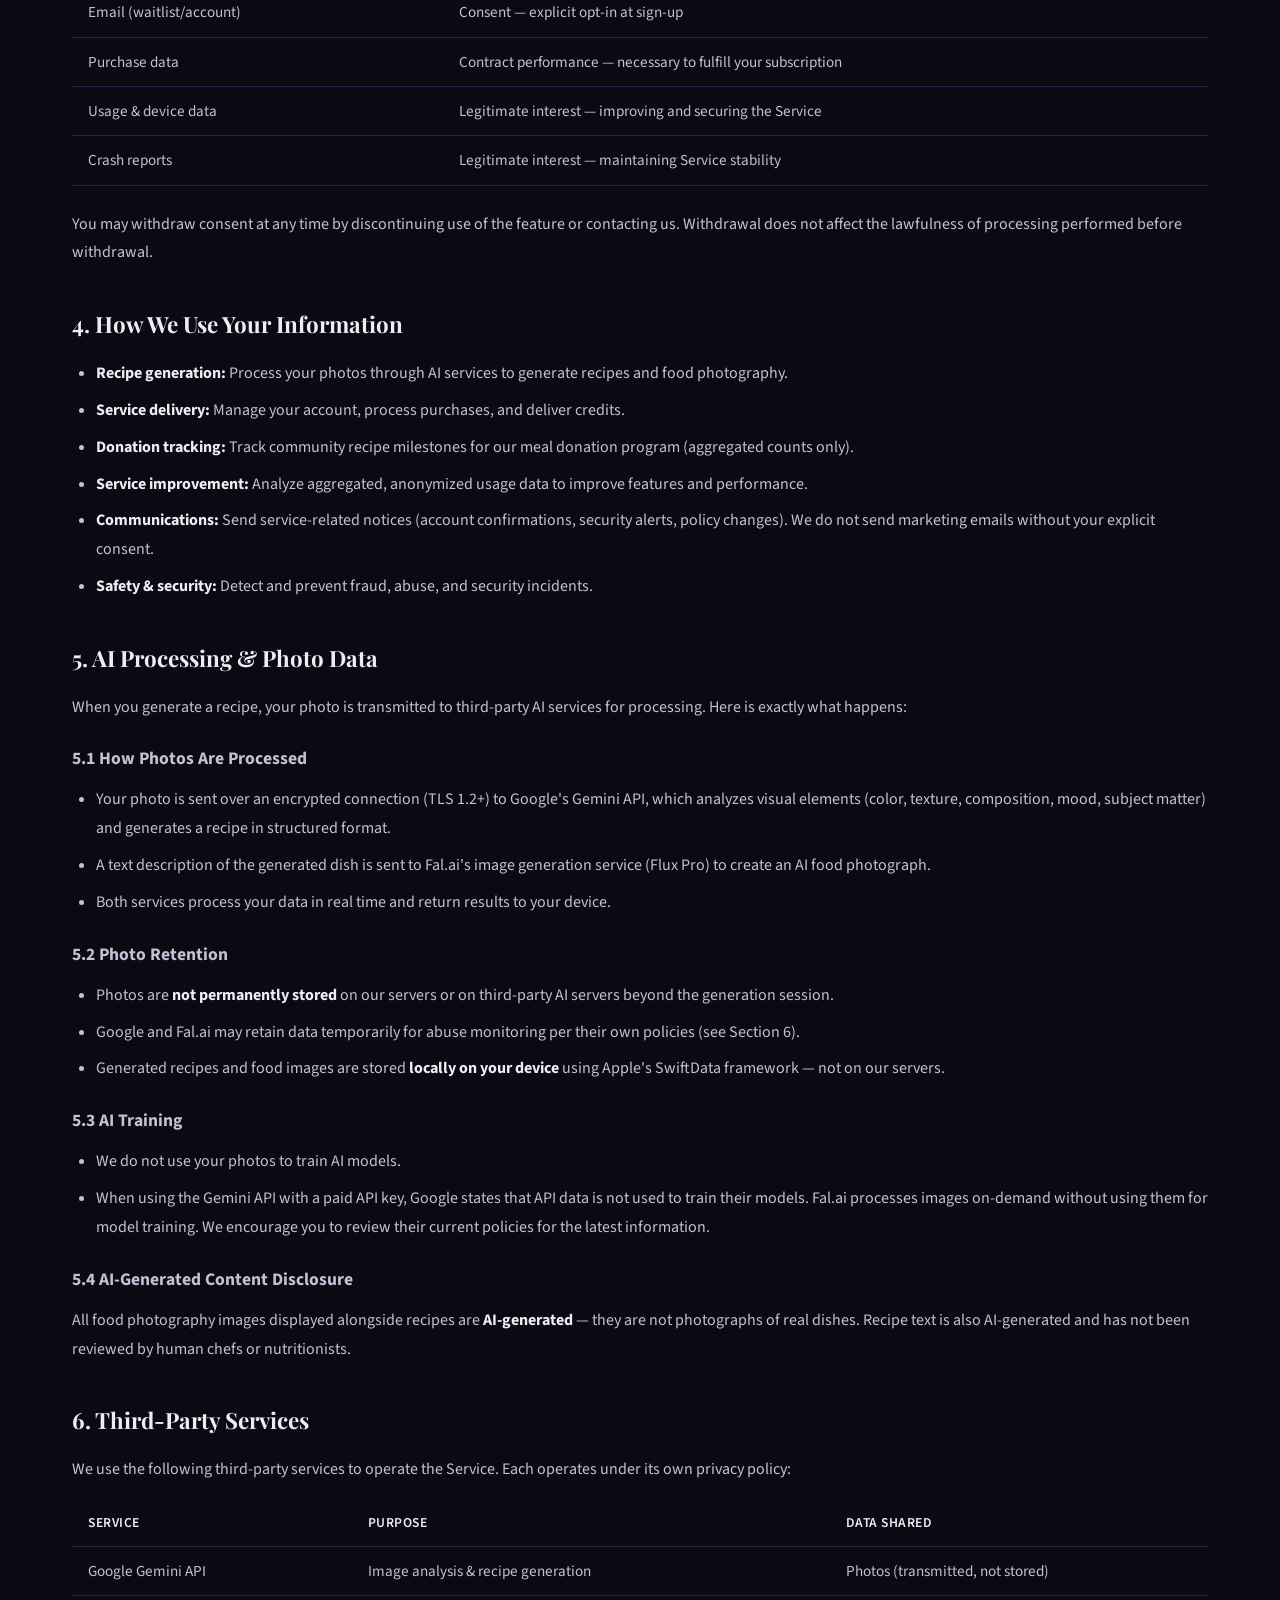
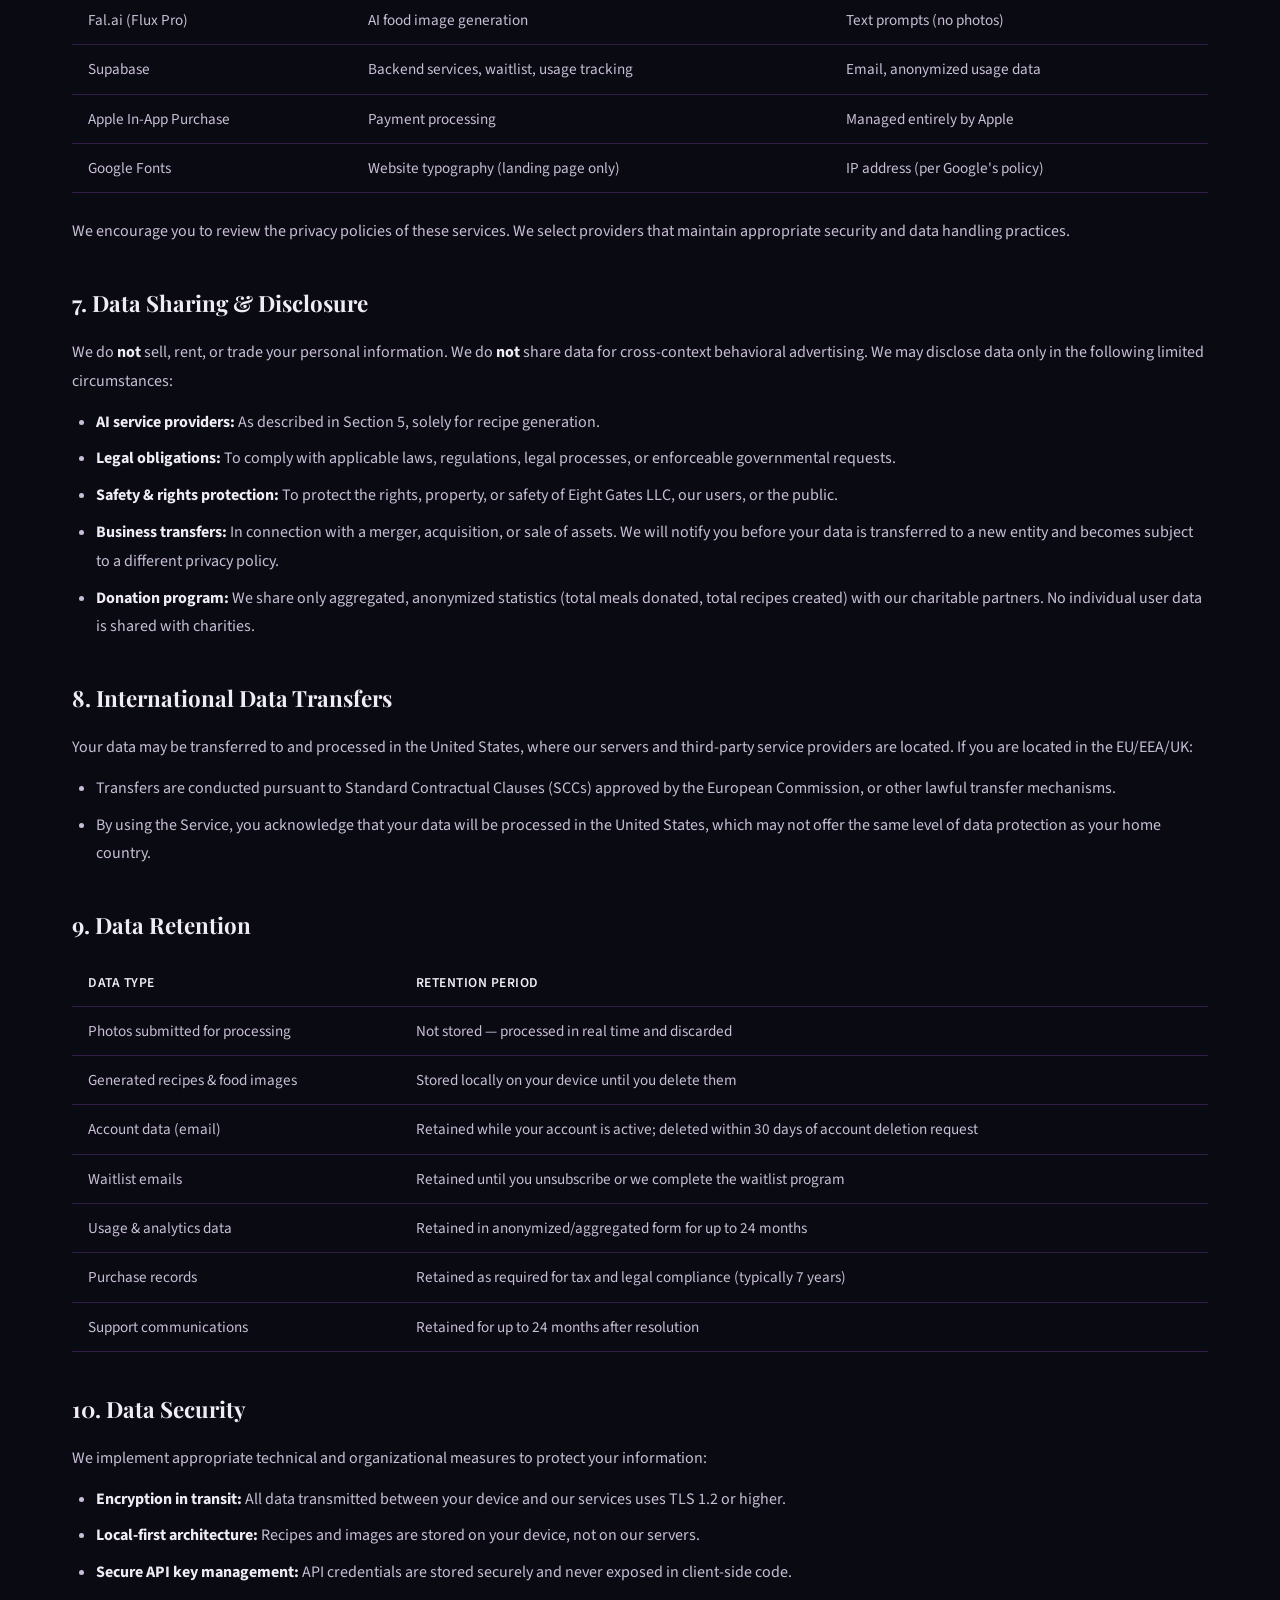
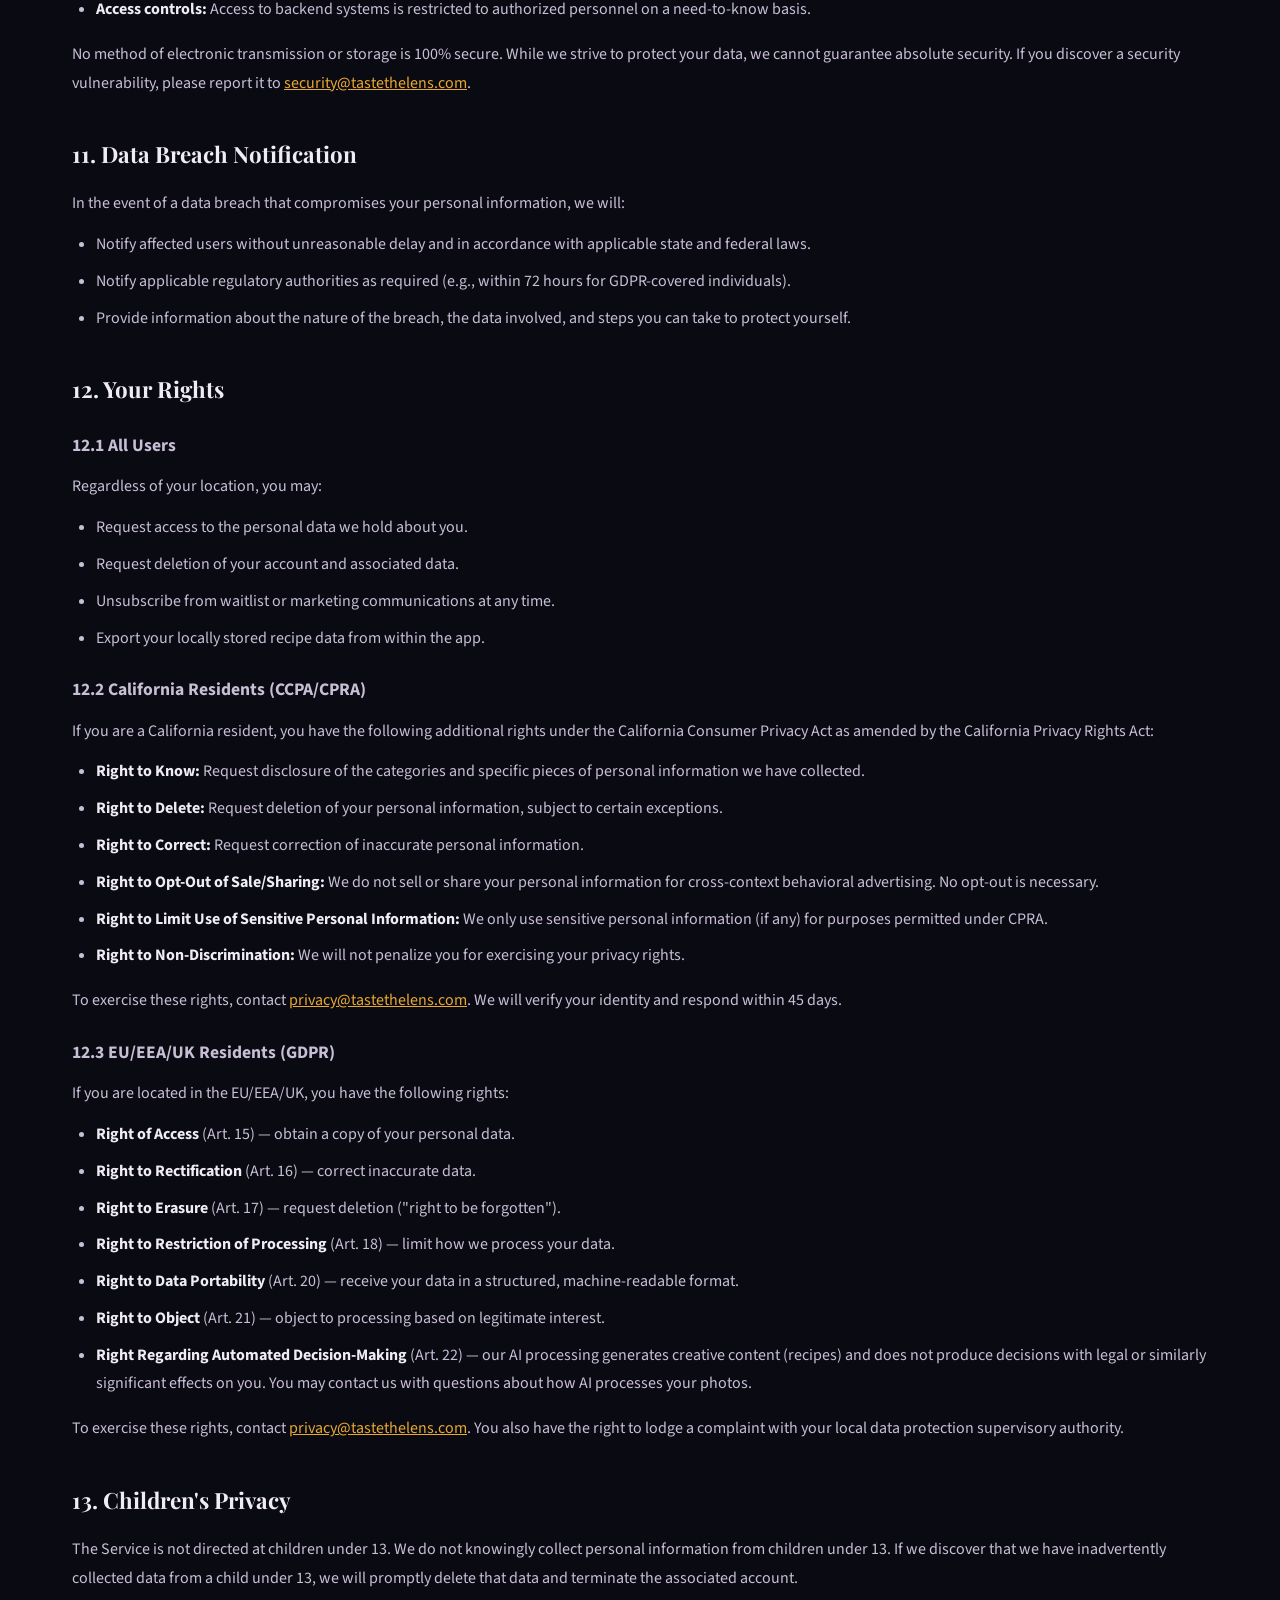
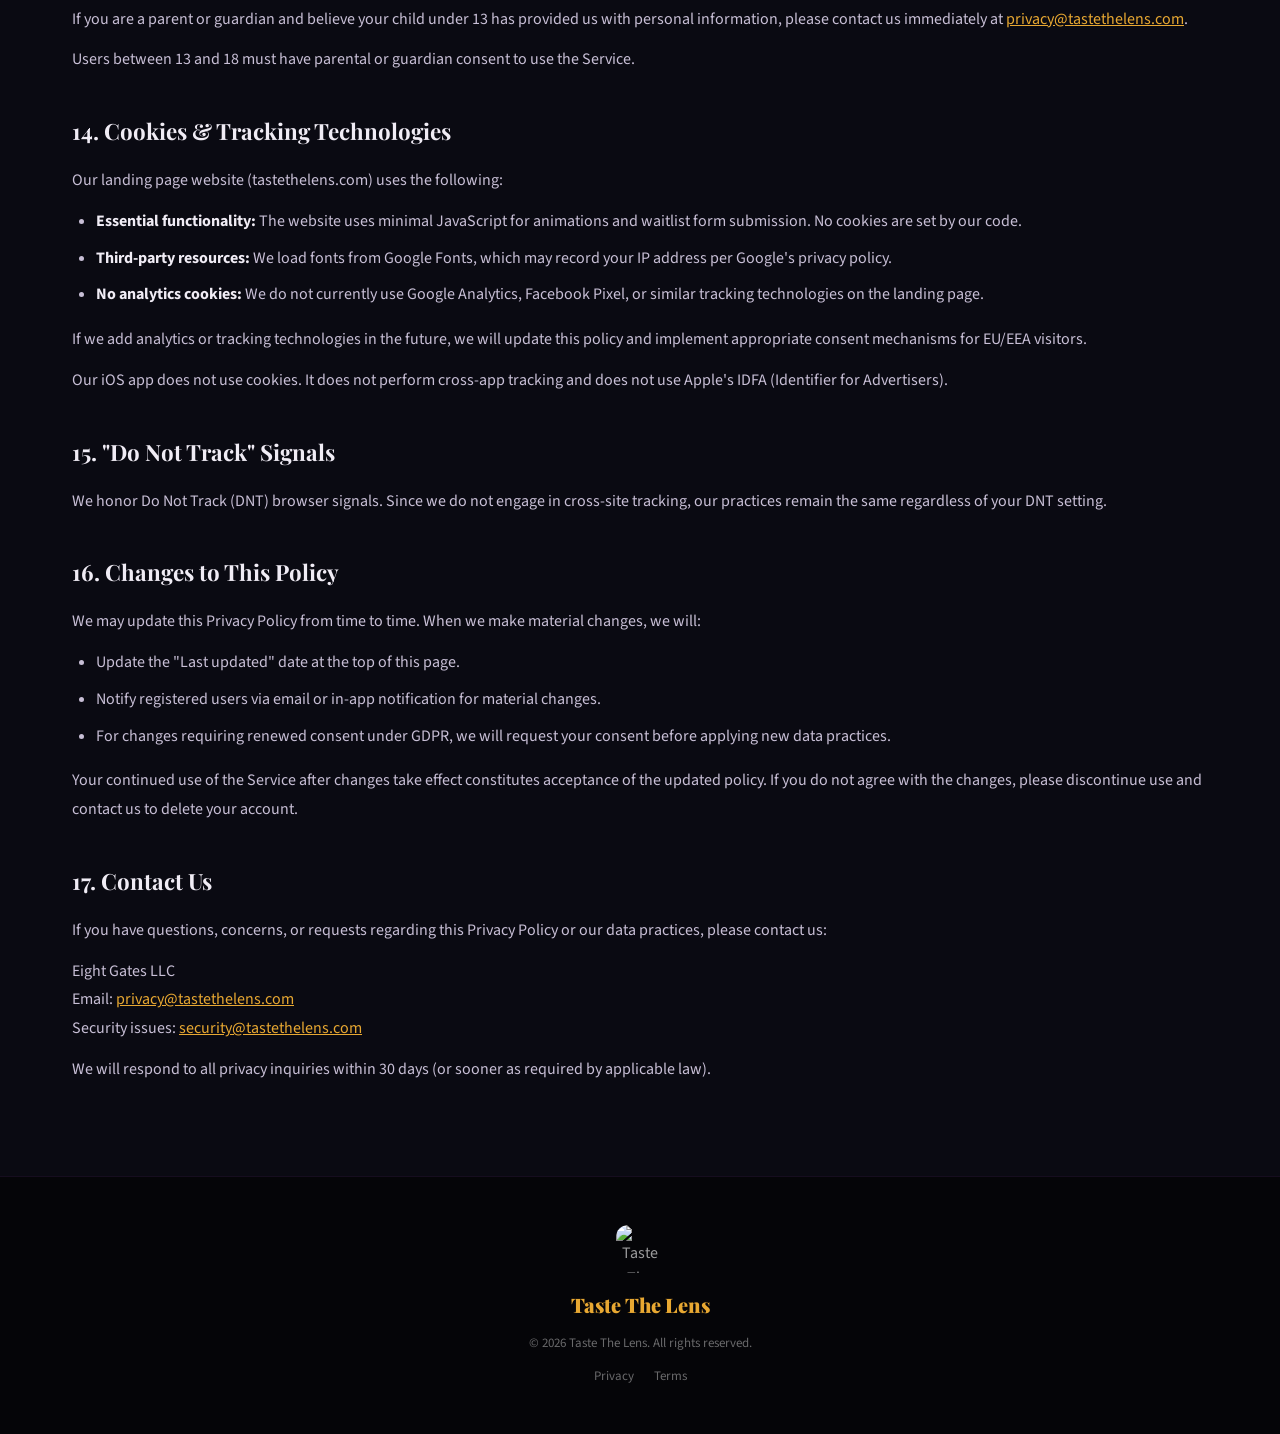
==== commit 40d0df20: "Updated privacy and terms" ====
--- a/LandingPage/privacy.html
+++ b/LandingPage/privacy.html
@@ -22,10 +22,14 @@
         .legal-page h2 { font-family: var(--font-serif); font-size: 1.4rem; color: var(--text-primary); margin: 40px 0 16px; }
         .legal-page h3 { font-size: 1.1rem; color: var(--text-secondary); margin: 24px 0 12px; }
         .legal-page p, .legal-page li { color: var(--text-secondary); line-height: 1.8; margin-bottom: 12px; }
-        .legal-page ul { padding-left: 24px; margin-bottom: 16px; }
+        .legal-page ul, .legal-page ol { padding-left: 24px; margin-bottom: 16px; }
         .legal-page li { margin-bottom: 8px; }
         .legal-page a { color: var(--gold); text-decoration: underline; }
         .legal-page a:hover { color: var(--purple-bright); }
+        .legal-page strong { color: var(--text-primary); }
+        .legal-page .legal-table { width: 100%; border-collapse: collapse; margin: 16px 0 24px; }
+        .legal-page .legal-table th, .legal-page .legal-table td { text-align: left; padding: 12px 16px; border-bottom: 1px solid var(--card-border); color: var(--text-secondary); font-size: 0.95rem; }
+        .legal-page .legal-table th { color: var(--text-primary); font-weight: 600; font-size: 0.85rem; text-transform: uppercase; letter-spacing: 0.5px; }
         .legal-back { display: inline-flex; align-items: center; gap: 8px; color: var(--text-muted); font-size: 0.95rem; margin-bottom: 32px; transition: color 0.2s; }
         .legal-back:hover { color: var(--gold); }
     </style>
@@ -50,94 +54,316 @@
             </a>
 
             <h1>Privacy Policy</h1>
-            <p class="legal-updated">Last updated: March 26, 2026</p>
-
-            <p>Taste The Lens ("we," "our," or "us") is operated by Eight Gates LLC. This Privacy Policy explains how we collect, use, disclose, and safeguard your information when you use our mobile application and website (collectively, the "Service").</p>
-
-            <h2>1. Information We Collect</h2>
-
-            <h3>Information You Provide</h3>
-            <ul>
-                <li><strong>Account information:</strong> Email address when you join our waitlist or create an account.</li>
-                <li><strong>Photos:</strong> Images you capture or upload for recipe generation.</li>
-                <li><strong>Payment information:</strong> Processed securely through Apple's In-App Purchase system. We do not store credit card numbers.</li>
-            </ul>
-
-            <h3>Information Collected Automatically</h3>
-            <ul>
-                <li><strong>Usage data:</strong> Features used, number of recipes generated, app interactions, and crash reports.</li>
-                <li><strong>Device information:</strong> Device model, operating system version, and unique device identifiers.</li>
-            </ul>
-
-            <h2>2. How We Use Your Information</h2>
-            <ul>
-                <li>Process your photos through AI services to generate recipes.</li>
-                <li>Manage your account and provide customer support.</li>
-                <li>Track community recipe milestones for our meal donation program.</li>
-                <li>Improve the Service through aggregated, anonymized analytics.</li>
-                <li>Send important service-related communications.</li>
-            </ul>
-
-            <h2>3. Photo Processing &amp; AI Services</h2>
-            <p>When you generate a recipe, your photo is sent to third-party AI services (such as Google Gemini and Fal.ai) for real-time processing. These services process your image to extract visual elements and generate recipe content and food photography.</p>
-            <ul>
-                <li>Photos are transmitted securely using encrypted connections.</li>
-                <li>Photos are processed in real time and are <strong>not permanently stored</strong> on third-party AI servers beyond the generation session.</li>
-                <li>We do not use your photos to train AI models.</li>
-            </ul>
-
-            <h2>4. Data Storage &amp; Retention</h2>
-            <ul>
-                <li><strong>Recipes &amp; images:</strong> Saved recipes and generated food images are stored locally on your device using Apple's SwiftData framework.</li>
-                <li><strong>Account data:</strong> Retained for as long as your account is active or as needed to provide the Service.</li>
-                <li><strong>Waitlist emails:</strong> Stored securely and used only for launch communications. You can unsubscribe at any time.</li>
-            </ul>
-
-            <h2>5. Third-Party Services</h2>
-            <p>We use the following third-party services to operate the app:</p>
-            <ul>
-                <li><strong>Google Gemini API:</strong> Image analysis and recipe generation.</li>
-                <li><strong>Fal.ai:</strong> AI food photography generation.</li>
-                <li><strong>Supabase:</strong> Backend services and waitlist management.</li>
-                <li><strong>Apple In-App Purchases:</strong> Payment processing.</li>
-            </ul>
-            <p>Each third-party service operates under its own privacy policy. We encourage you to review their policies.</p>
-
-            <h2>6. Data Sharing</h2>
-            <p>We do <strong>not</strong> sell, rent, or trade your personal information. We may share data only in the following cases:</p>
-            <ul>
-                <li>With third-party AI services as described above, solely for recipe generation.</li>
-                <li>To comply with legal obligations or respond to lawful requests.</li>
-                <li>To protect our rights, privacy, safety, or property.</li>
-                <li>In connection with a merger, acquisition, or sale of assets (with notice to you).</li>
-            </ul>
-
-            <h2>7. Data Security</h2>
-            <p>We implement appropriate technical and organizational measures to protect your information, including encrypted data transmission (TLS/SSL), secure API key management, and local-first data storage. However, no method of transmission or storage is 100% secure.</p>
-
-            <h2>8. Children's Privacy</h2>
-            <p>The Service is not intended for children under 13. We do not knowingly collect personal information from children under 13. If you believe we have collected such information, please contact us immediately.</p>
-
-            <h2>9. Your Rights</h2>
-            <p>Depending on your location, you may have the right to:</p>
-            <ul>
-                <li>Access the personal data we hold about you.</li>
-                <li>Request correction or deletion of your data.</li>
-                <li>Object to or restrict certain processing.</li>
-                <li>Request data portability.</li>
-                <li>Withdraw consent at any time.</li>
-            </ul>
-            <p>To exercise these rights, contact us at <a href="mailto:privacy@tastethelens.com">privacy@tastethelens.com</a>.</p>
-
-            <h2>10. Changes to This Policy</h2>
-            <p>We may update this Privacy Policy from time to time. We will notify you of material changes by posting the updated policy on this page with a revised "Last updated" date. Your continued use of the Service after changes constitutes acceptance.</p>
-
-            <h2>11. Contact Us</h2>
-            <p>If you have questions about this Privacy Policy, please contact us at:</p>
+            <p class="legal-updated">Effective date: March 26, 2026 &middot; Last updated: March 26, 2026</p>
+
+            <p>Taste The Lens ("we," "our," or "us") is operated by Eight Gates LLC, a Texas limited liability company. This Privacy Policy explains how we collect, use, disclose, and safeguard your information when you use our mobile application and website at tastethelens.com (collectively, the "Service").</p>
+            <p>By using the Service, you consent to the data practices described in this policy. If you do not agree, please do not use the Service.</p>
+
+            <!-- ===== 1. DATA CONTROLLER ===== -->
+            <h2>1. Data Controller</h2>
+            <p>The data controller responsible for your personal information is:</p>
             <p>
                 Eight Gates LLC<br>
                 Email: <a href="mailto:privacy@tastethelens.com">privacy@tastethelens.com</a>
             </p>
+            <p>For EU/EEA inquiries, you may contact us at the same address. We will respond within the timeframes required by applicable law.</p>
+
+            <!-- ===== 2. INFORMATION WE COLLECT ===== -->
+            <h2>2. Information We Collect</h2>
+
+            <h3>2.1 Information You Provide</h3>
+            <ul>
+                <li><strong>Account information:</strong> Email address when you join our waitlist or create an account.</li>
+                <li><strong>Photos:</strong> Images you capture or upload for recipe generation. Photos are transmitted to our AI processing services and are not permanently stored on our servers.</li>
+                <li><strong>Payment information:</strong> All purchases are processed securely through Apple's In-App Purchase system. We do not collect, process, or store credit card numbers, bank account details, or other financial information.</li>
+                <li><strong>Communications:</strong> Any correspondence you send to us (support requests, feedback).</li>
+            </ul>
+
+            <h3>2.2 Information Collected Automatically</h3>
+            <ul>
+                <li><strong>Usage data:</strong> Features used, number of recipes generated, app interactions, session duration, and crash reports.</li>
+                <li><strong>Device information:</strong> Device model, operating system version, app version, language settings, and time zone.</li>
+                <li><strong>Identifiers:</strong> Anonymous device identifiers for analytics purposes. We do not use Apple's IDFA or perform cross-app tracking.</li>
+            </ul>
+
+            <h3>2.3 Information We Do NOT Collect</h3>
+            <ul>
+                <li><strong>Biometric data:</strong> We do not extract, analyze, or store biometric identifiers (facial geometry, fingerprints, retina scans) from your photos. Our AI analyzes visual elements such as color, texture, composition, and subject matter — not biometric characteristics.</li>
+                <li><strong>Precise location:</strong> We do not collect GPS coordinates or precise geolocation data.</li>
+                <li><strong>Contacts, calendars, or health data:</strong> We do not access these device features.</li>
+            </ul>
+
+            <!-- ===== 3. LEGAL BASIS FOR PROCESSING ===== -->
+            <h2>3. Legal Basis for Processing (GDPR)</h2>
+            <p>If you are located in the EU/EEA/UK, we process your data under the following legal bases:</p>
+            <table class="legal-table">
+                <thead>
+                    <tr>
+                        <th>Data Type</th>
+                        <th>Legal Basis</th>
+                    </tr>
+                </thead>
+                <tbody>
+                    <tr>
+                        <td>Photos (recipe generation)</td>
+                        <td>Consent — you actively choose to capture/upload each photo</td>
+                    </tr>
+                    <tr>
+                        <td>Email (waitlist/account)</td>
+                        <td>Consent — explicit opt-in at sign-up</td>
+                    </tr>
+                    <tr>
+                        <td>Purchase data</td>
+                        <td>Contract performance — necessary to fulfill your subscription</td>
+                    </tr>
+                    <tr>
+                        <td>Usage &amp; device data</td>
+                        <td>Legitimate interest — improving and securing the Service</td>
+                    </tr>
+                    <tr>
+                        <td>Crash reports</td>
+                        <td>Legitimate interest — maintaining Service stability</td>
+                    </tr>
+                </tbody>
+            </table>
+            <p>You may withdraw consent at any time by discontinuing use of the feature or contacting us. Withdrawal does not affect the lawfulness of processing performed before withdrawal.</p>
+
+            <!-- ===== 4. HOW WE USE YOUR INFORMATION ===== -->
+            <h2>4. How We Use Your Information</h2>
+            <ul>
+                <li><strong>Recipe generation:</strong> Process your photos through AI services to generate recipes and food photography.</li>
+                <li><strong>Service delivery:</strong> Manage your account, process purchases, and deliver credits.</li>
+                <li><strong>Donation tracking:</strong> Track community recipe milestones for our meal donation program (aggregated counts only).</li>
+                <li><strong>Service improvement:</strong> Analyze aggregated, anonymized usage data to improve features and performance.</li>
+                <li><strong>Communications:</strong> Send service-related notices (account confirmations, security alerts, policy changes). We do not send marketing emails without your explicit consent.</li>
+                <li><strong>Safety &amp; security:</strong> Detect and prevent fraud, abuse, and security incidents.</li>
+            </ul>
+
+            <!-- ===== 5. AI PROCESSING & PHOTO DATA ===== -->
+            <h2>5. AI Processing &amp; Photo Data</h2>
+            <p>When you generate a recipe, your photo is transmitted to third-party AI services for processing. Here is exactly what happens:</p>
+
+            <h3>5.1 How Photos Are Processed</h3>
+            <ul>
+                <li>Your photo is sent over an encrypted connection (TLS 1.2+) to Google's Gemini API, which analyzes visual elements (color, texture, composition, mood, subject matter) and generates a recipe in structured format.</li>
+                <li>A text description of the generated dish is sent to Fal.ai's image generation service (Flux Pro) to create an AI food photograph.</li>
+                <li>Both services process your data in real time and return results to your device.</li>
+            </ul>
+
+            <h3>5.2 Photo Retention</h3>
+            <ul>
+                <li>Photos are <strong>not permanently stored</strong> on our servers or on third-party AI servers beyond the generation session.</li>
+                <li>Google and Fal.ai may retain data temporarily for abuse monitoring per their own policies (see Section 6).</li>
+                <li>Generated recipes and food images are stored <strong>locally on your device</strong> using Apple's SwiftData framework — not on our servers.</li>
+            </ul>
+
+            <h3>5.3 AI Training</h3>
+            <ul>
+                <li>We do not use your photos to train AI models.</li>
+                <li>When using the Gemini API with a paid API key, Google states that API data is not used to train their models. Fal.ai processes images on-demand without using them for model training. We encourage you to review their current policies for the latest information.</li>
+            </ul>
+
+            <h3>5.4 AI-Generated Content Disclosure</h3>
+            <p>All food photography images displayed alongside recipes are <strong>AI-generated</strong> — they are not photographs of real dishes. Recipe text is also AI-generated and has not been reviewed by human chefs or nutritionists.</p>
+
+            <!-- ===== 6. THIRD-PARTY SERVICES ===== -->
+            <h2>6. Third-Party Services</h2>
+            <p>We use the following third-party services to operate the Service. Each operates under its own privacy policy:</p>
+            <table class="legal-table">
+                <thead>
+                    <tr>
+                        <th>Service</th>
+                        <th>Purpose</th>
+                        <th>Data Shared</th>
+                    </tr>
+                </thead>
+                <tbody>
+                    <tr>
+                        <td>Google Gemini API</td>
+                        <td>Image analysis &amp; recipe generation</td>
+                        <td>Photos (transmitted, not stored)</td>
+                    </tr>
+                    <tr>
+                        <td>Fal.ai (Flux Pro)</td>
+                        <td>AI food image generation</td>
+                        <td>Text prompts (no photos)</td>
+                    </tr>
+                    <tr>
+                        <td>Supabase</td>
+                        <td>Backend services, waitlist, usage tracking</td>
+                        <td>Email, anonymized usage data</td>
+                    </tr>
+                    <tr>
+                        <td>Apple In-App Purchase</td>
+                        <td>Payment processing</td>
+                        <td>Managed entirely by Apple</td>
+                    </tr>
+                    <tr>
+                        <td>Google Fonts</td>
+                        <td>Website typography (landing page only)</td>
+                        <td>IP address (per Google's policy)</td>
+                    </tr>
+                </tbody>
+            </table>
+            <p>We encourage you to review the privacy policies of these services. We select providers that maintain appropriate security and data handling practices.</p>
+
+            <!-- ===== 7. DATA SHARING ===== -->
+            <h2>7. Data Sharing &amp; Disclosure</h2>
+            <p>We do <strong>not</strong> sell, rent, or trade your personal information. We do <strong>not</strong> share data for cross-context behavioral advertising. We may disclose data only in the following limited circumstances:</p>
+            <ul>
+                <li><strong>AI service providers:</strong> As described in Section 5, solely for recipe generation.</li>
+                <li><strong>Legal obligations:</strong> To comply with applicable laws, regulations, legal processes, or enforceable governmental requests.</li>
+                <li><strong>Safety &amp; rights protection:</strong> To protect the rights, property, or safety of Eight Gates LLC, our users, or the public.</li>
+                <li><strong>Business transfers:</strong> In connection with a merger, acquisition, or sale of assets. We will notify you before your data is transferred to a new entity and becomes subject to a different privacy policy.</li>
+                <li><strong>Donation program:</strong> We share only aggregated, anonymized statistics (total meals donated, total recipes created) with our charitable partners. No individual user data is shared with charities.</li>
+            </ul>
+
+            <!-- ===== 8. INTERNATIONAL DATA TRANSFERS ===== -->
+            <h2>8. International Data Transfers</h2>
+            <p>Your data may be transferred to and processed in the United States, where our servers and third-party service providers are located. If you are located in the EU/EEA/UK:</p>
+            <ul>
+                <li>Transfers are conducted pursuant to Standard Contractual Clauses (SCCs) approved by the European Commission, or other lawful transfer mechanisms.</li>
+                <li>By using the Service, you acknowledge that your data will be processed in the United States, which may not offer the same level of data protection as your home country.</li>
+            </ul>
+
+            <!-- ===== 9. DATA RETENTION ===== -->
+            <h2>9. Data Retention</h2>
+            <table class="legal-table">
+                <thead>
+                    <tr>
+                        <th>Data Type</th>
+                        <th>Retention Period</th>
+                    </tr>
+                </thead>
+                <tbody>
+                    <tr>
+                        <td>Photos submitted for processing</td>
+                        <td>Not stored — processed in real time and discarded</td>
+                    </tr>
+                    <tr>
+                        <td>Generated recipes &amp; food images</td>
+                        <td>Stored locally on your device until you delete them</td>
+                    </tr>
+                    <tr>
+                        <td>Account data (email)</td>
+                        <td>Retained while your account is active; deleted within 30 days of account deletion request</td>
+                    </tr>
+                    <tr>
+                        <td>Waitlist emails</td>
+                        <td>Retained until you unsubscribe or we complete the waitlist program</td>
+                    </tr>
+                    <tr>
+                        <td>Usage &amp; analytics data</td>
+                        <td>Retained in anonymized/aggregated form for up to 24 months</td>
+                    </tr>
+                    <tr>
+                        <td>Purchase records</td>
+                        <td>Retained as required for tax and legal compliance (typically 7 years)</td>
+                    </tr>
+                    <tr>
+                        <td>Support communications</td>
+                        <td>Retained for up to 24 months after resolution</td>
+                    </tr>
+                </tbody>
+            </table>
+
+            <!-- ===== 10. DATA SECURITY ===== -->
+            <h2>10. Data Security</h2>
+            <p>We implement appropriate technical and organizational measures to protect your information:</p>
+            <ul>
+                <li><strong>Encryption in transit:</strong> All data transmitted between your device and our services uses TLS 1.2 or higher.</li>
+                <li><strong>Local-first architecture:</strong> Recipes and images are stored on your device, not on our servers.</li>
+                <li><strong>Secure API key management:</strong> API credentials are stored securely and never exposed in client-side code.</li>
+                <li><strong>Access controls:</strong> Access to backend systems is restricted to authorized personnel on a need-to-know basis.</li>
+            </ul>
+            <p>No method of electronic transmission or storage is 100% secure. While we strive to protect your data, we cannot guarantee absolute security. If you discover a security vulnerability, please report it to <a href="mailto:security@tastethelens.com">security@tastethelens.com</a>.</p>
+
+            <!-- ===== 11. DATA BREACH NOTIFICATION ===== -->
+            <h2>11. Data Breach Notification</h2>
+            <p>In the event of a data breach that compromises your personal information, we will:</p>
+            <ul>
+                <li>Notify affected users without unreasonable delay and in accordance with applicable state and federal laws.</li>
+                <li>Notify applicable regulatory authorities as required (e.g., within 72 hours for GDPR-covered individuals).</li>
+                <li>Provide information about the nature of the breach, the data involved, and steps you can take to protect yourself.</li>
+            </ul>
+
+            <!-- ===== 12. YOUR RIGHTS ===== -->
+            <h2>12. Your Rights</h2>
+
+            <h3>12.1 All Users</h3>
+            <p>Regardless of your location, you may:</p>
+            <ul>
+                <li>Request access to the personal data we hold about you.</li>
+                <li>Request deletion of your account and associated data.</li>
+                <li>Unsubscribe from waitlist or marketing communications at any time.</li>
+                <li>Export your locally stored recipe data from within the app.</li>
+            </ul>
+
+            <h3>12.2 California Residents (CCPA/CPRA)</h3>
+            <p>If you are a California resident, you have the following additional rights under the California Consumer Privacy Act as amended by the California Privacy Rights Act:</p>
+            <ul>
+                <li><strong>Right to Know:</strong> Request disclosure of the categories and specific pieces of personal information we have collected.</li>
+                <li><strong>Right to Delete:</strong> Request deletion of your personal information, subject to certain exceptions.</li>
+                <li><strong>Right to Correct:</strong> Request correction of inaccurate personal information.</li>
+                <li><strong>Right to Opt-Out of Sale/Sharing:</strong> We do not sell or share your personal information for cross-context behavioral advertising. No opt-out is necessary.</li>
+                <li><strong>Right to Limit Use of Sensitive Personal Information:</strong> We only use sensitive personal information (if any) for purposes permitted under CPRA.</li>
+                <li><strong>Right to Non-Discrimination:</strong> We will not penalize you for exercising your privacy rights.</li>
+            </ul>
+            <p>To exercise these rights, contact <a href="mailto:privacy@tastethelens.com">privacy@tastethelens.com</a>. We will verify your identity and respond within 45 days.</p>
+
+            <h3>12.3 EU/EEA/UK Residents (GDPR)</h3>
+            <p>If you are located in the EU/EEA/UK, you have the following rights:</p>
+            <ul>
+                <li><strong>Right of Access</strong> (Art. 15) — obtain a copy of your personal data.</li>
+                <li><strong>Right to Rectification</strong> (Art. 16) — correct inaccurate data.</li>
+                <li><strong>Right to Erasure</strong> (Art. 17) — request deletion ("right to be forgotten").</li>
+                <li><strong>Right to Restriction of Processing</strong> (Art. 18) — limit how we process your data.</li>
+                <li><strong>Right to Data Portability</strong> (Art. 20) — receive your data in a structured, machine-readable format.</li>
+                <li><strong>Right to Object</strong> (Art. 21) — object to processing based on legitimate interest.</li>
+                <li><strong>Right Regarding Automated Decision-Making</strong> (Art. 22) — our AI processing generates creative content (recipes) and does not produce decisions with legal or similarly significant effects on you. You may contact us with questions about how AI processes your photos.</li>
+            </ul>
+            <p>To exercise these rights, contact <a href="mailto:privacy@tastethelens.com">privacy@tastethelens.com</a>. You also have the right to lodge a complaint with your local data protection supervisory authority.</p>
+
+            <!-- ===== 13. CHILDREN'S PRIVACY ===== -->
+            <h2>13. Children's Privacy</h2>
+            <p>The Service is not directed at children under 13. We do not knowingly collect personal information from children under 13. If we discover that we have inadvertently collected data from a child under 13, we will promptly delete that data and terminate the associated account.</p>
+            <p>If you are a parent or guardian and believe your child under 13 has provided us with personal information, please contact us immediately at <a href="mailto:privacy@tastethelens.com">privacy@tastethelens.com</a>.</p>
+            <p>Users between 13 and 18 must have parental or guardian consent to use the Service.</p>
+
+            <!-- ===== 14. COOKIES & TRACKING (WEBSITE) ===== -->
+            <h2>14. Cookies &amp; Tracking Technologies</h2>
+            <p>Our landing page website (tastethelens.com) uses the following:</p>
+            <ul>
+                <li><strong>Essential functionality:</strong> The website uses minimal JavaScript for animations and waitlist form submission. No cookies are set by our code.</li>
+                <li><strong>Third-party resources:</strong> We load fonts from Google Fonts, which may record your IP address per Google's privacy policy.</li>
+                <li><strong>No analytics cookies:</strong> We do not currently use Google Analytics, Facebook Pixel, or similar tracking technologies on the landing page.</li>
+            </ul>
+            <p>If we add analytics or tracking technologies in the future, we will update this policy and implement appropriate consent mechanisms for EU/EEA visitors.</p>
+            <p>Our iOS app does not use cookies. It does not perform cross-app tracking and does not use Apple's IDFA (Identifier for Advertisers).</p>
+
+            <!-- ===== 15. DO NOT TRACK ===== -->
+            <h2>15. "Do Not Track" Signals</h2>
+            <p>We honor Do Not Track (DNT) browser signals. Since we do not engage in cross-site tracking, our practices remain the same regardless of your DNT setting.</p>
+
+            <!-- ===== 16. CHANGES TO THIS POLICY ===== -->
+            <h2>16. Changes to This Policy</h2>
+            <p>We may update this Privacy Policy from time to time. When we make material changes, we will:</p>
+            <ul>
+                <li>Update the "Last updated" date at the top of this page.</li>
+                <li>Notify registered users via email or in-app notification for material changes.</li>
+                <li>For changes requiring renewed consent under GDPR, we will request your consent before applying new data practices.</li>
+            </ul>
+            <p>Your continued use of the Service after changes take effect constitutes acceptance of the updated policy. If you do not agree with the changes, please discontinue use and contact us to delete your account.</p>
+
+            <!-- ===== 17. CONTACT US ===== -->
+            <h2>17. Contact Us</h2>
+            <p>If you have questions, concerns, or requests regarding this Privacy Policy or our data practices, please contact us:</p>
+            <p>
+                Eight Gates LLC<br>
+                Email: <a href="mailto:privacy@tastethelens.com">privacy@tastethelens.com</a><br>
+                Security issues: <a href="mailto:security@tastethelens.com">security@tastethelens.com</a>
+            </p>
+            <p>We will respond to all privacy inquiries within 30 days (or sooner as required by applicable law).</p>
         </div>
     </main>
 
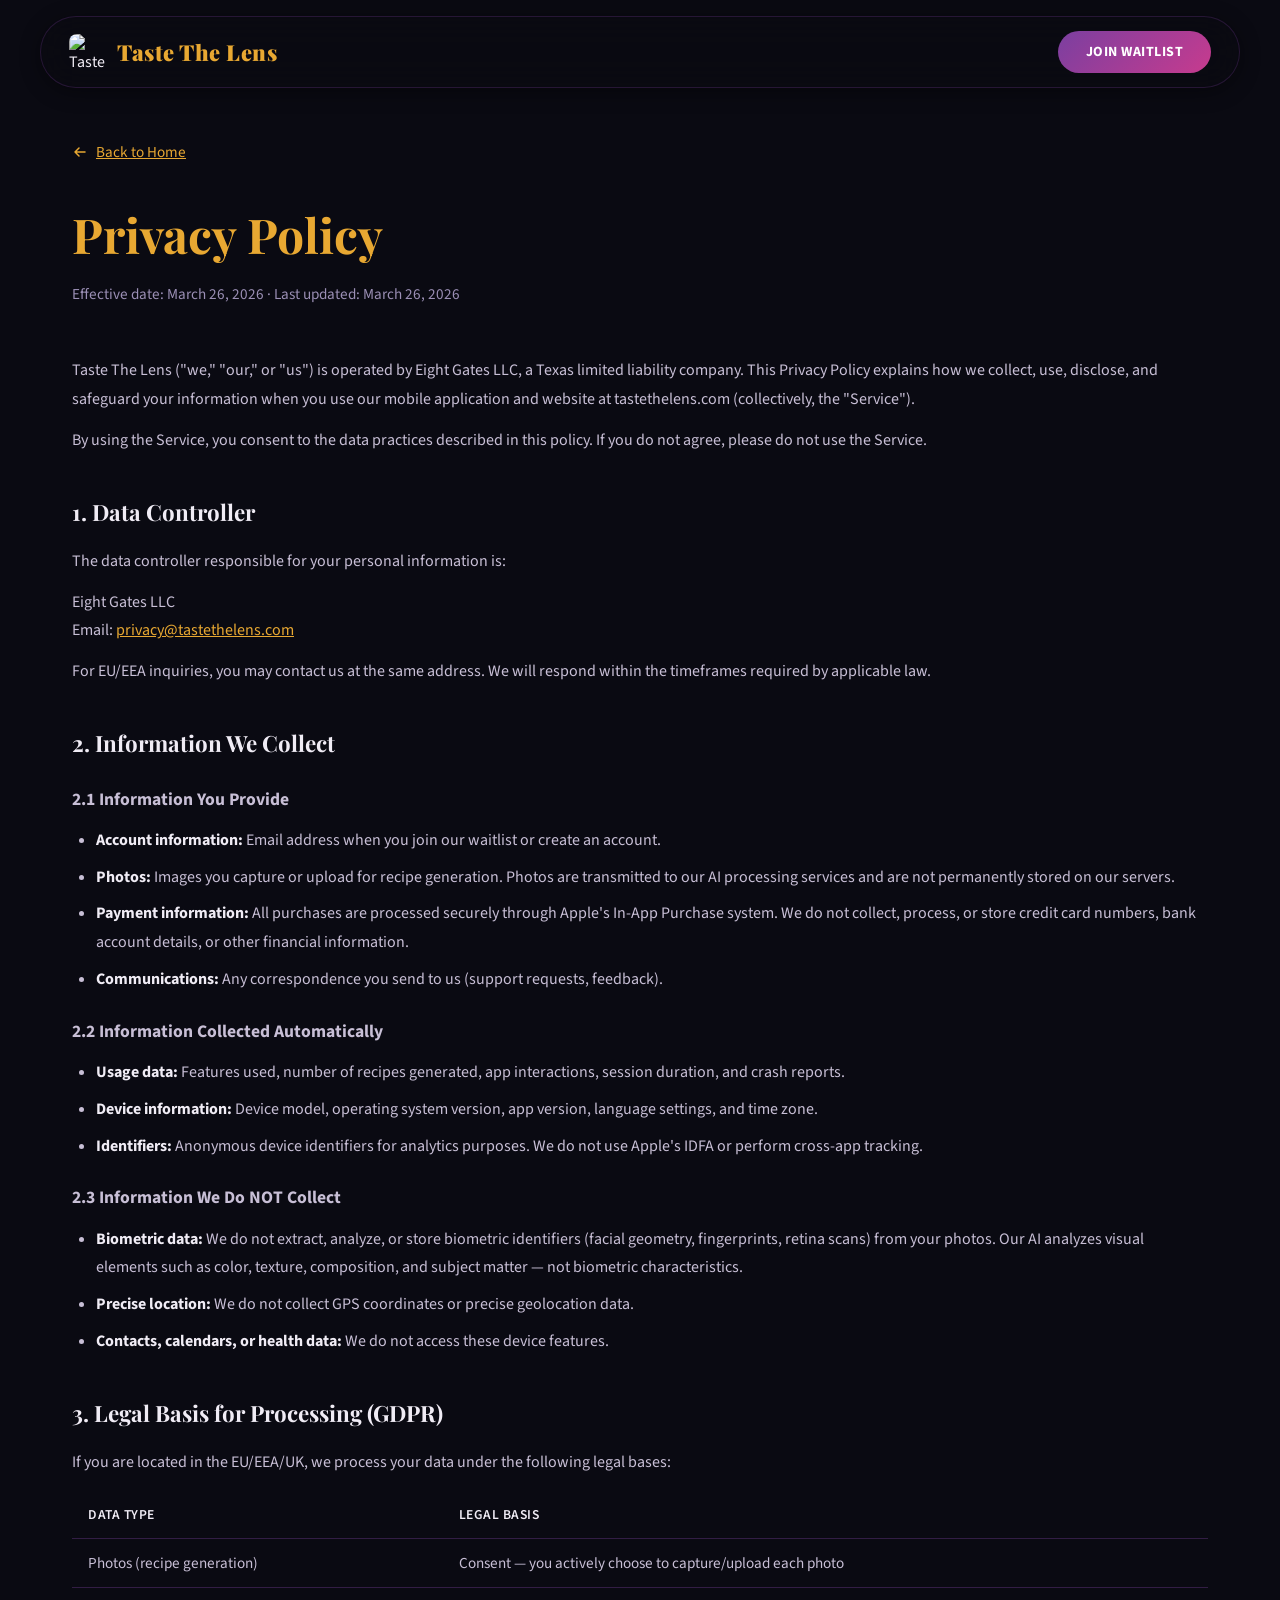
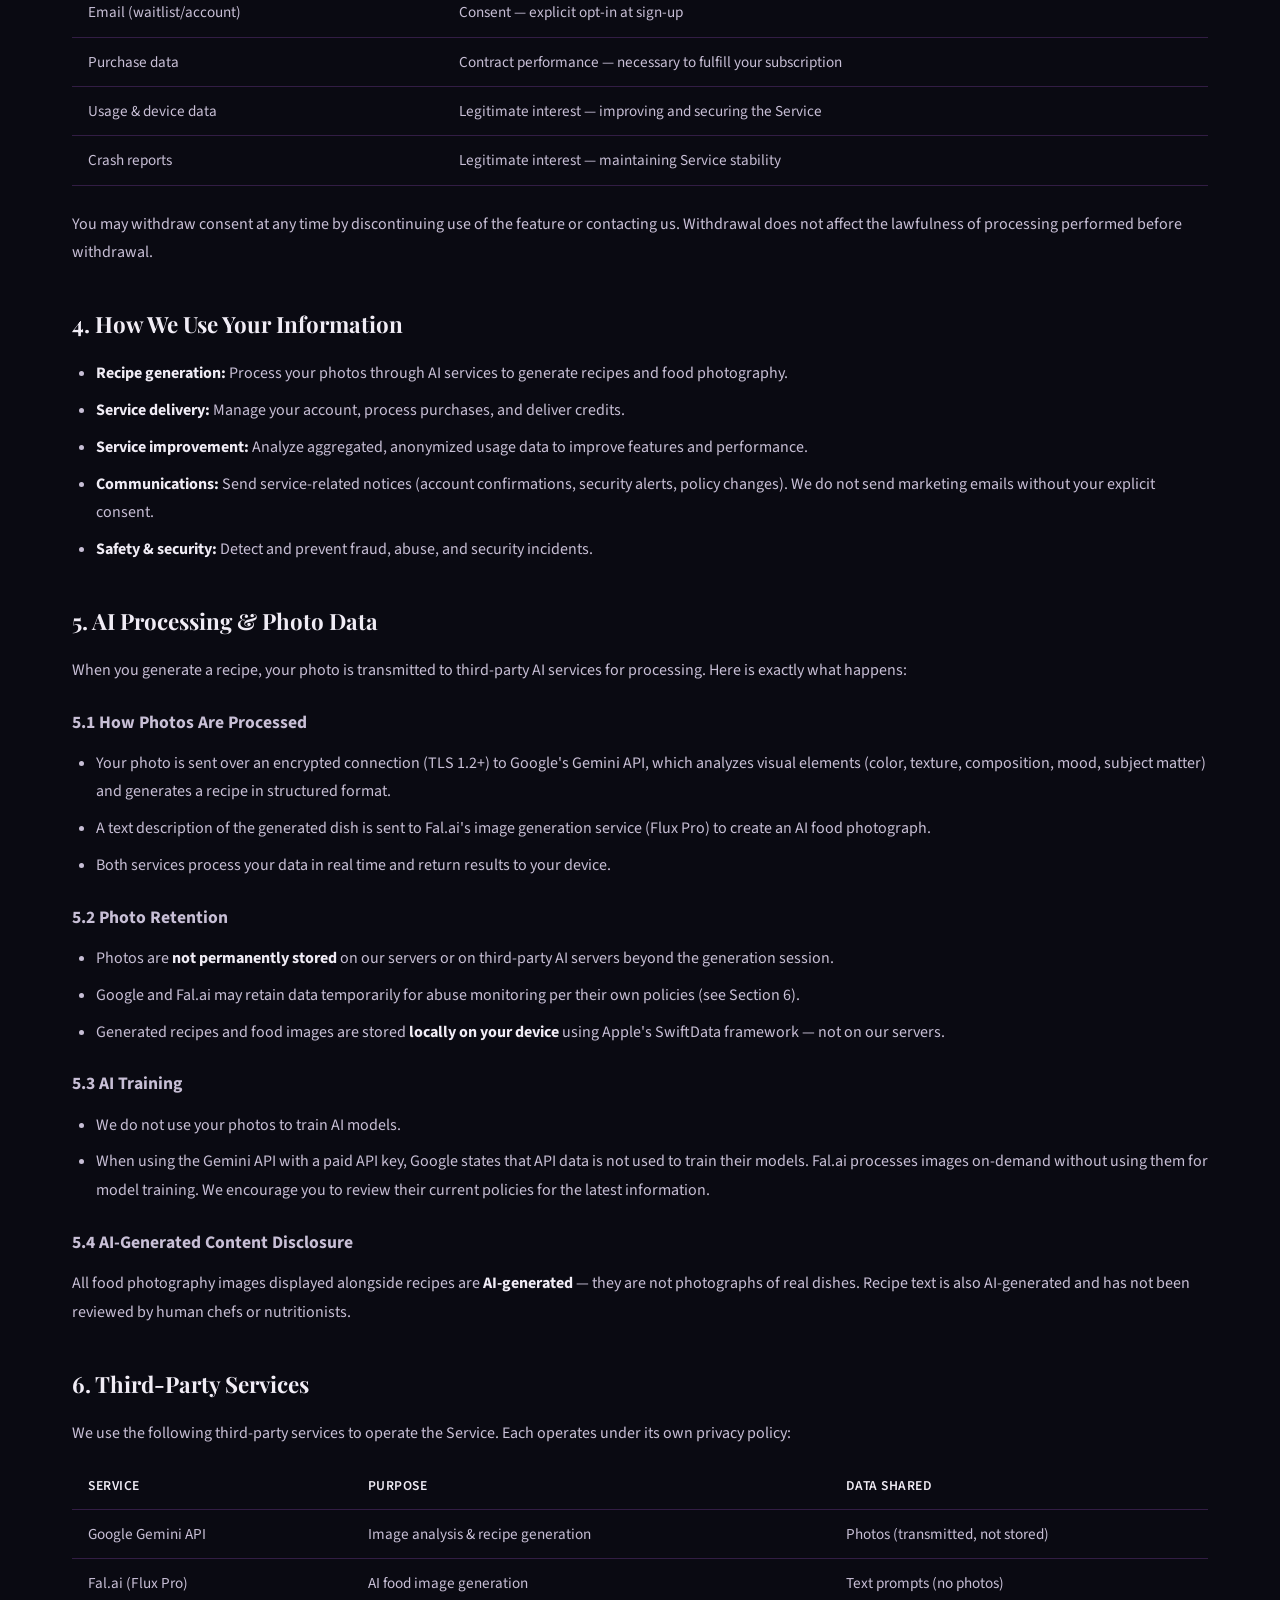
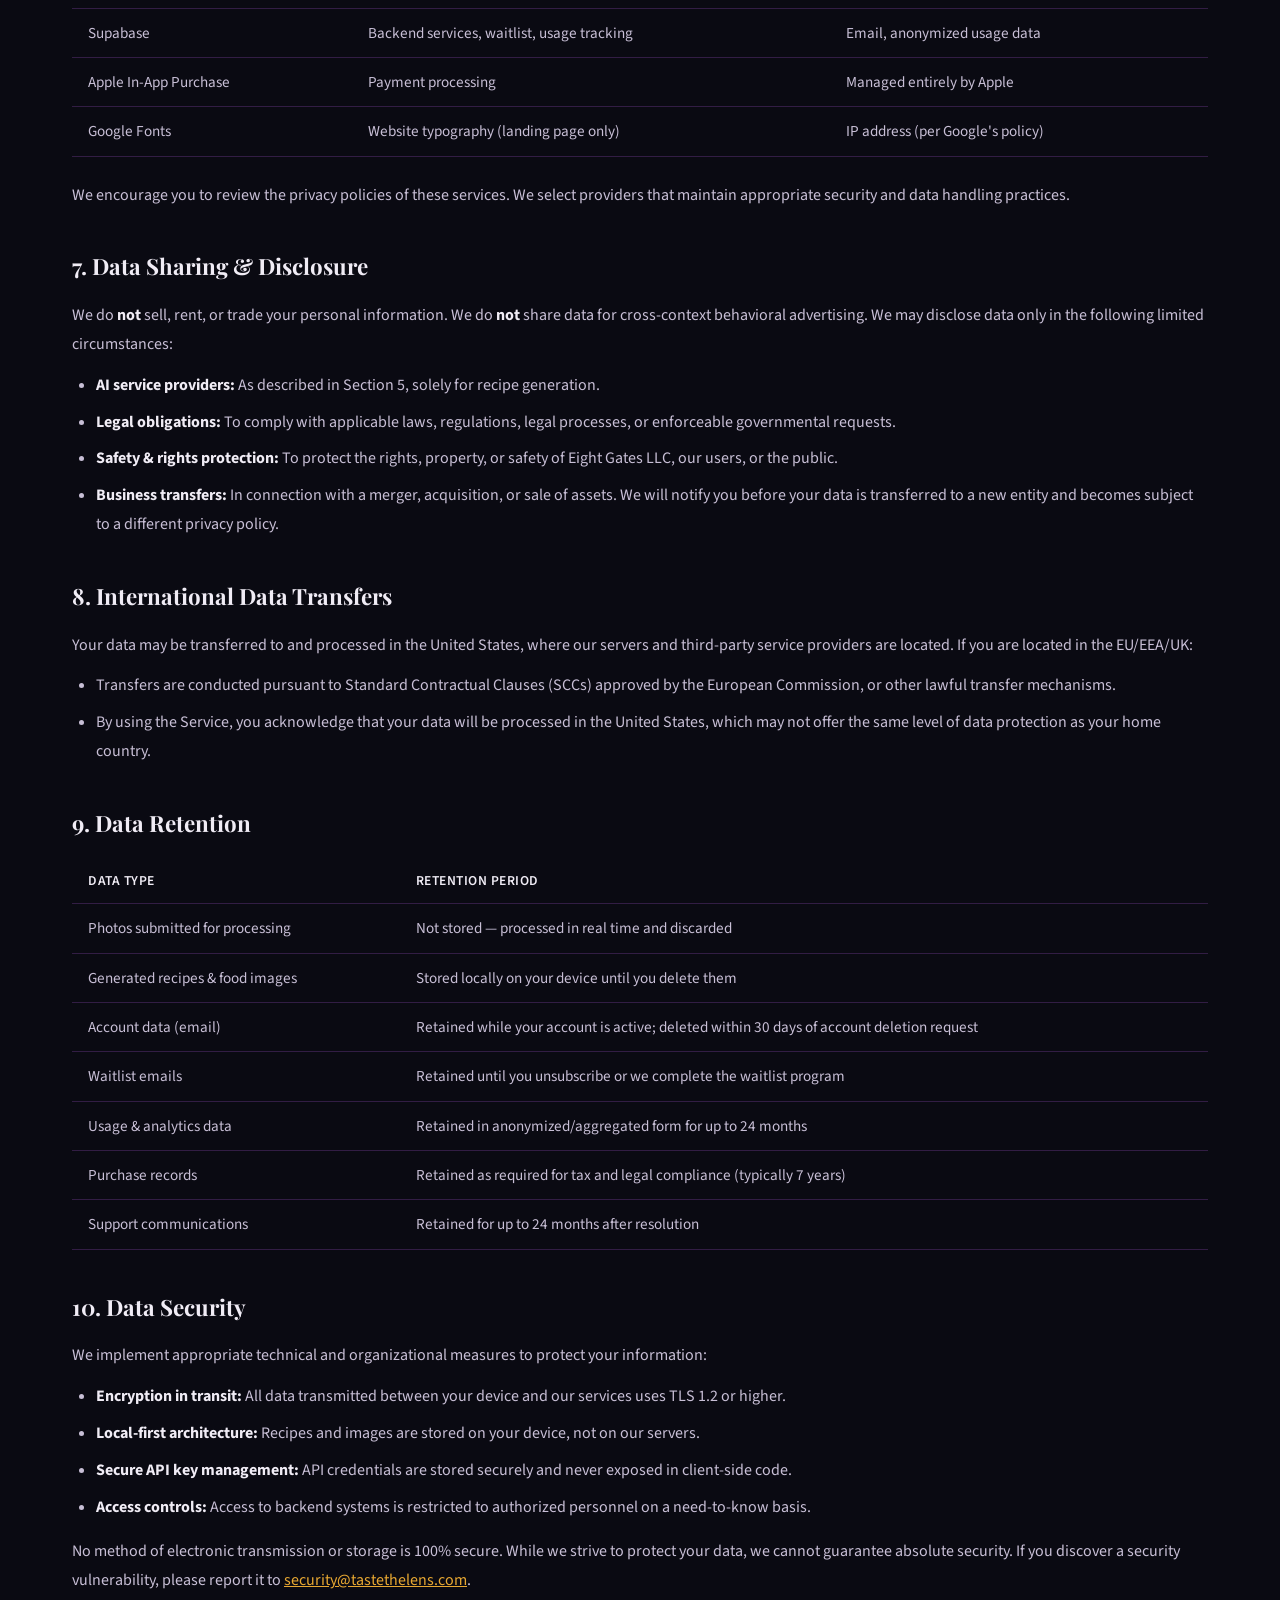
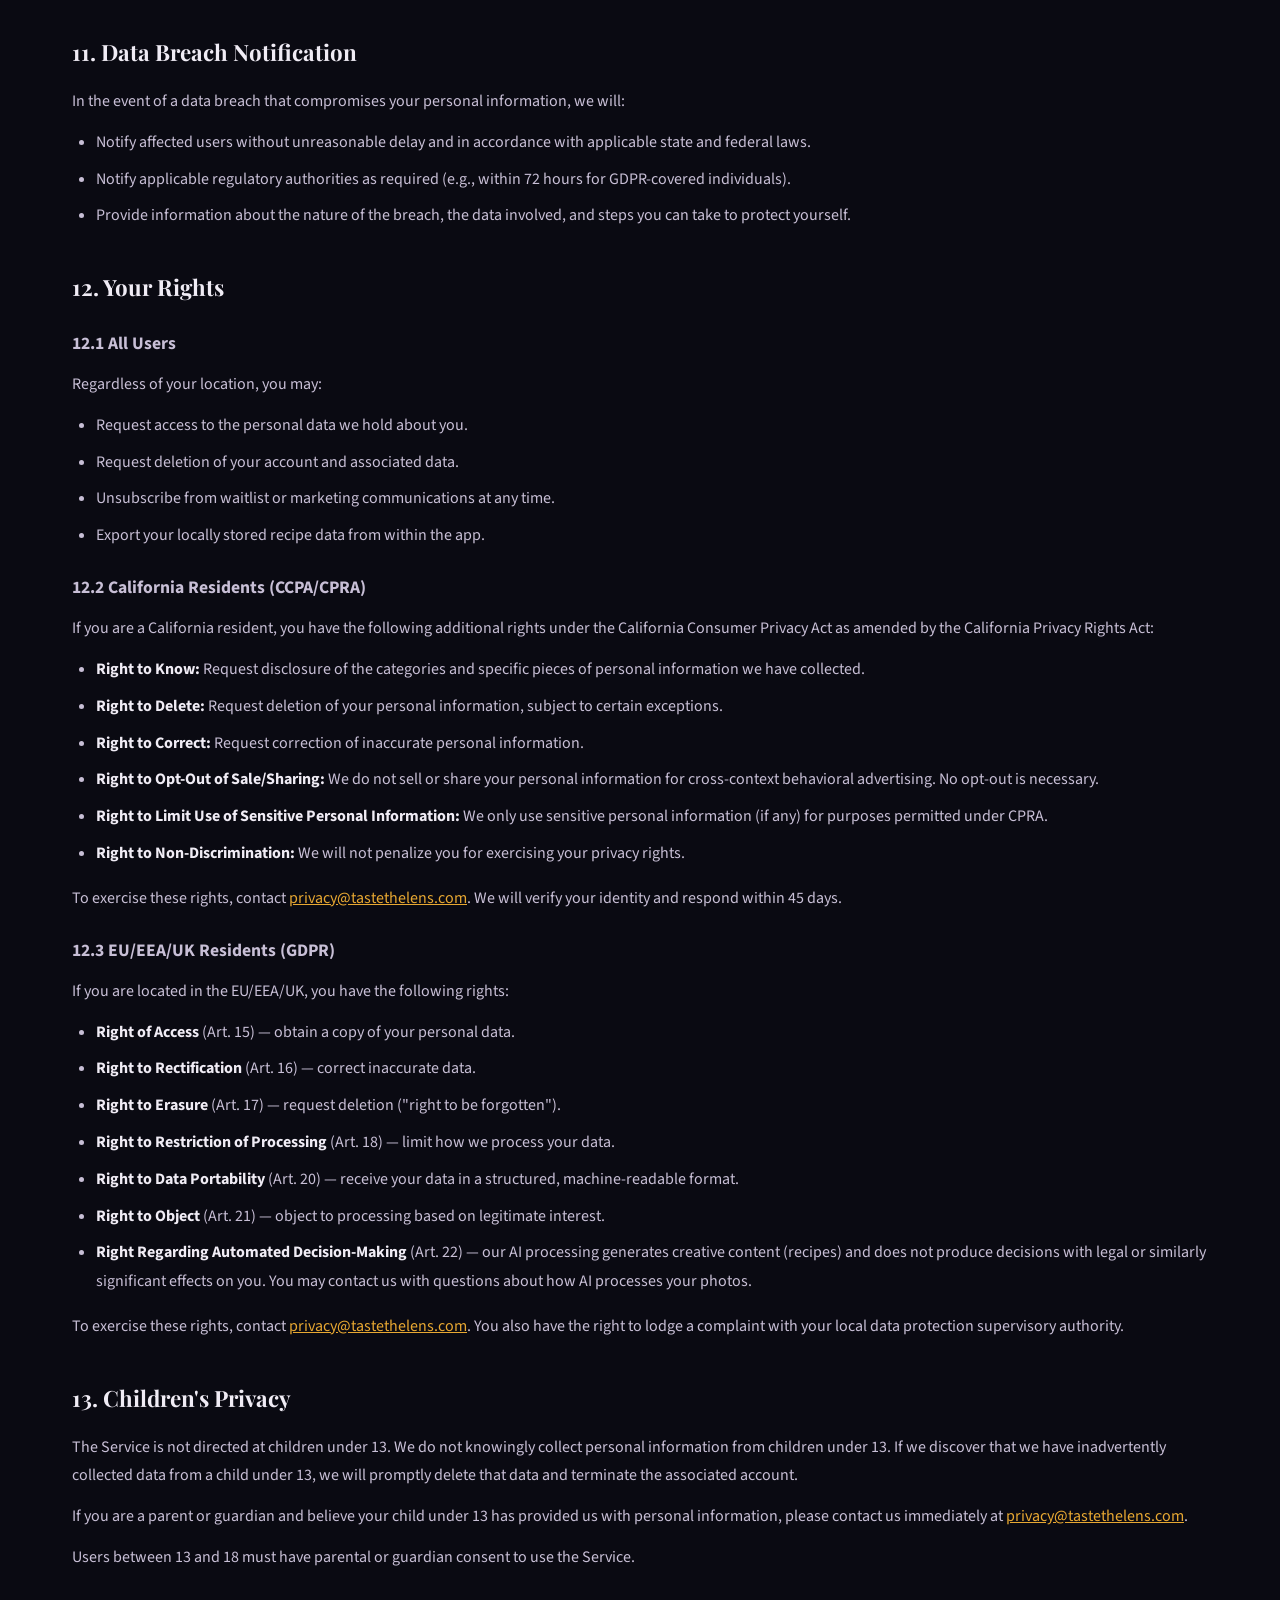
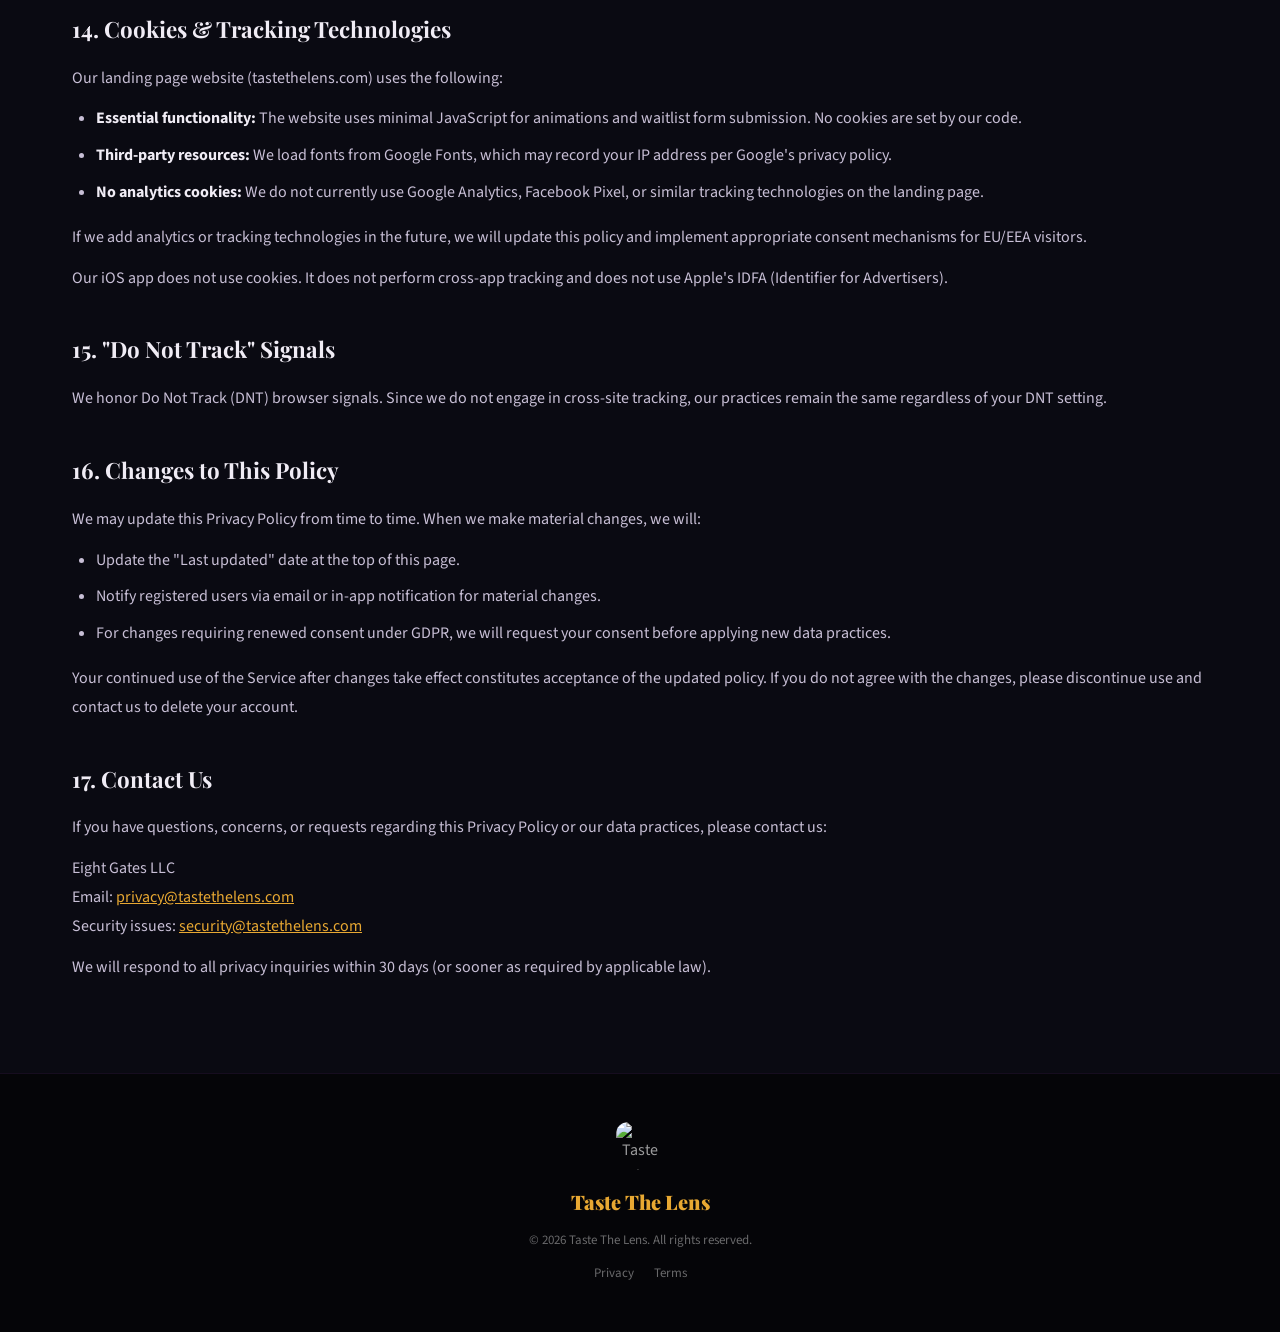
==== commit 973c1d25: "Last minute clean up before production" ====
--- a/LandingPage/privacy.html
+++ b/LandingPage/privacy.html
@@ -133,7 +133,6 @@
             <ul>
                 <li><strong>Recipe generation:</strong> Process your photos through AI services to generate recipes and food photography.</li>
                 <li><strong>Service delivery:</strong> Manage your account, process purchases, and deliver credits.</li>
-                <li><strong>Donation tracking:</strong> Track community recipe milestones for our meal donation program (aggregated counts only).</li>
                 <li><strong>Service improvement:</strong> Analyze aggregated, anonymized usage data to improve features and performance.</li>
                 <li><strong>Communications:</strong> Send service-related notices (account confirmations, security alerts, policy changes). We do not send marketing emails without your explicit consent.</li>
                 <li><strong>Safety &amp; security:</strong> Detect and prevent fraud, abuse, and security incidents.</li>
@@ -215,7 +214,6 @@
                 <li><strong>Legal obligations:</strong> To comply with applicable laws, regulations, legal processes, or enforceable governmental requests.</li>
                 <li><strong>Safety &amp; rights protection:</strong> To protect the rights, property, or safety of Eight Gates LLC, our users, or the public.</li>
                 <li><strong>Business transfers:</strong> In connection with a merger, acquisition, or sale of assets. We will notify you before your data is transferred to a new entity and becomes subject to a different privacy policy.</li>
-                <li><strong>Donation program:</strong> We share only aggregated, anonymized statistics (total meals donated, total recipes created) with our charitable partners. No individual user data is shared with charities.</li>
             </ul>
 
             <!-- ===== 8. INTERNATIONAL DATA TRANSFERS ===== -->
--- a/LandingPage/styles.css
+++ b/LandingPage/styles.css
@@ -885,116 +885,6 @@
 }
 
 /* ============================================================
-   HOW DONATIONS WORK
-   ============================================================ */
-.donation-section {
-    background: var(--bg-warm);
-}
-
-.donation-grid {
-    display: grid;
-    grid-template-columns: 1fr 1fr;
-    gap: 28px;
-    max-width: 800px;
-    margin: 0 auto 36px;
-}
-
-.donation-card {
-    padding: 36px 28px;
-    text-align: center;
-    border: 2px solid rgba(123, 63, 160, 0.2);
-    transition: transform 0.3s ease;
-}
-
-.donation-card:hover {
-    transform: translateY(-4px);
-}
-
-.donation-card-icon {
-    width: 72px;
-    height: 72px;
-    border-radius: 50%;
-    display: flex;
-    align-items: center;
-    justify-content: center;
-    margin: 0 auto 20px;
-    border: 3px solid transparent;
-}
-
-.donation-card-icon--terracotta {
-    background: rgba(199, 59, 142, 0.12);
-    color: var(--terracotta);
-    border-color: rgba(199, 59, 142, 0.2);
-}
-
-.donation-card-icon--gold {
-    background: rgba(232, 168, 50, 0.12);
-    color: var(--gold);
-    border-color: rgba(232, 168, 50, 0.2);
-}
-
-.donation-card-title {
-    font-family: var(--font-serif);
-    font-size: 22px;
-    font-weight: 900;
-    color: var(--text-primary);
-    margin-bottom: 12px;
-}
-
-.donation-card-desc {
-    font-size: 15px;
-    color: var(--text-muted);
-    line-height: 1.7;
-    margin-bottom: 24px;
-}
-
-.donation-card-formula {
-    display: flex;
-    align-items: center;
-    justify-content: center;
-    gap: 12px;
-    padding: 14px 20px;
-    background: rgba(10, 10, 18, 0.4);
-    border-radius: 100px;
-    border: 1px solid rgba(123, 63, 160, 0.15);
-}
-
-.formula-item {
-    font-family: var(--font-sans);
-    font-size: 14px;
-    font-weight: 600;
-    color: var(--text-secondary);
-}
-
-.formula-item--highlight {
-    color: var(--terracotta);
-}
-
-.formula-arrow {
-    color: var(--text-dim);
-    flex-shrink: 0;
-}
-
-.donation-footnote {
-    text-align: center;
-    font-size: 14px;
-    color: var(--text-dim);
-    max-width: 560px;
-    margin: 0 auto;
-    line-height: 1.6;
-}
-
-@media (max-width: 639px) {
-    .donation-grid {
-        grid-template-columns: 1fr;
-    }
-
-    .donation-card {
-        padding: 28px 20px;
-    }
-}
-
-/* ============================================================
    COMMUNITY IMPACT (legacy styles)
    ============================================================ */
 .impact-section {
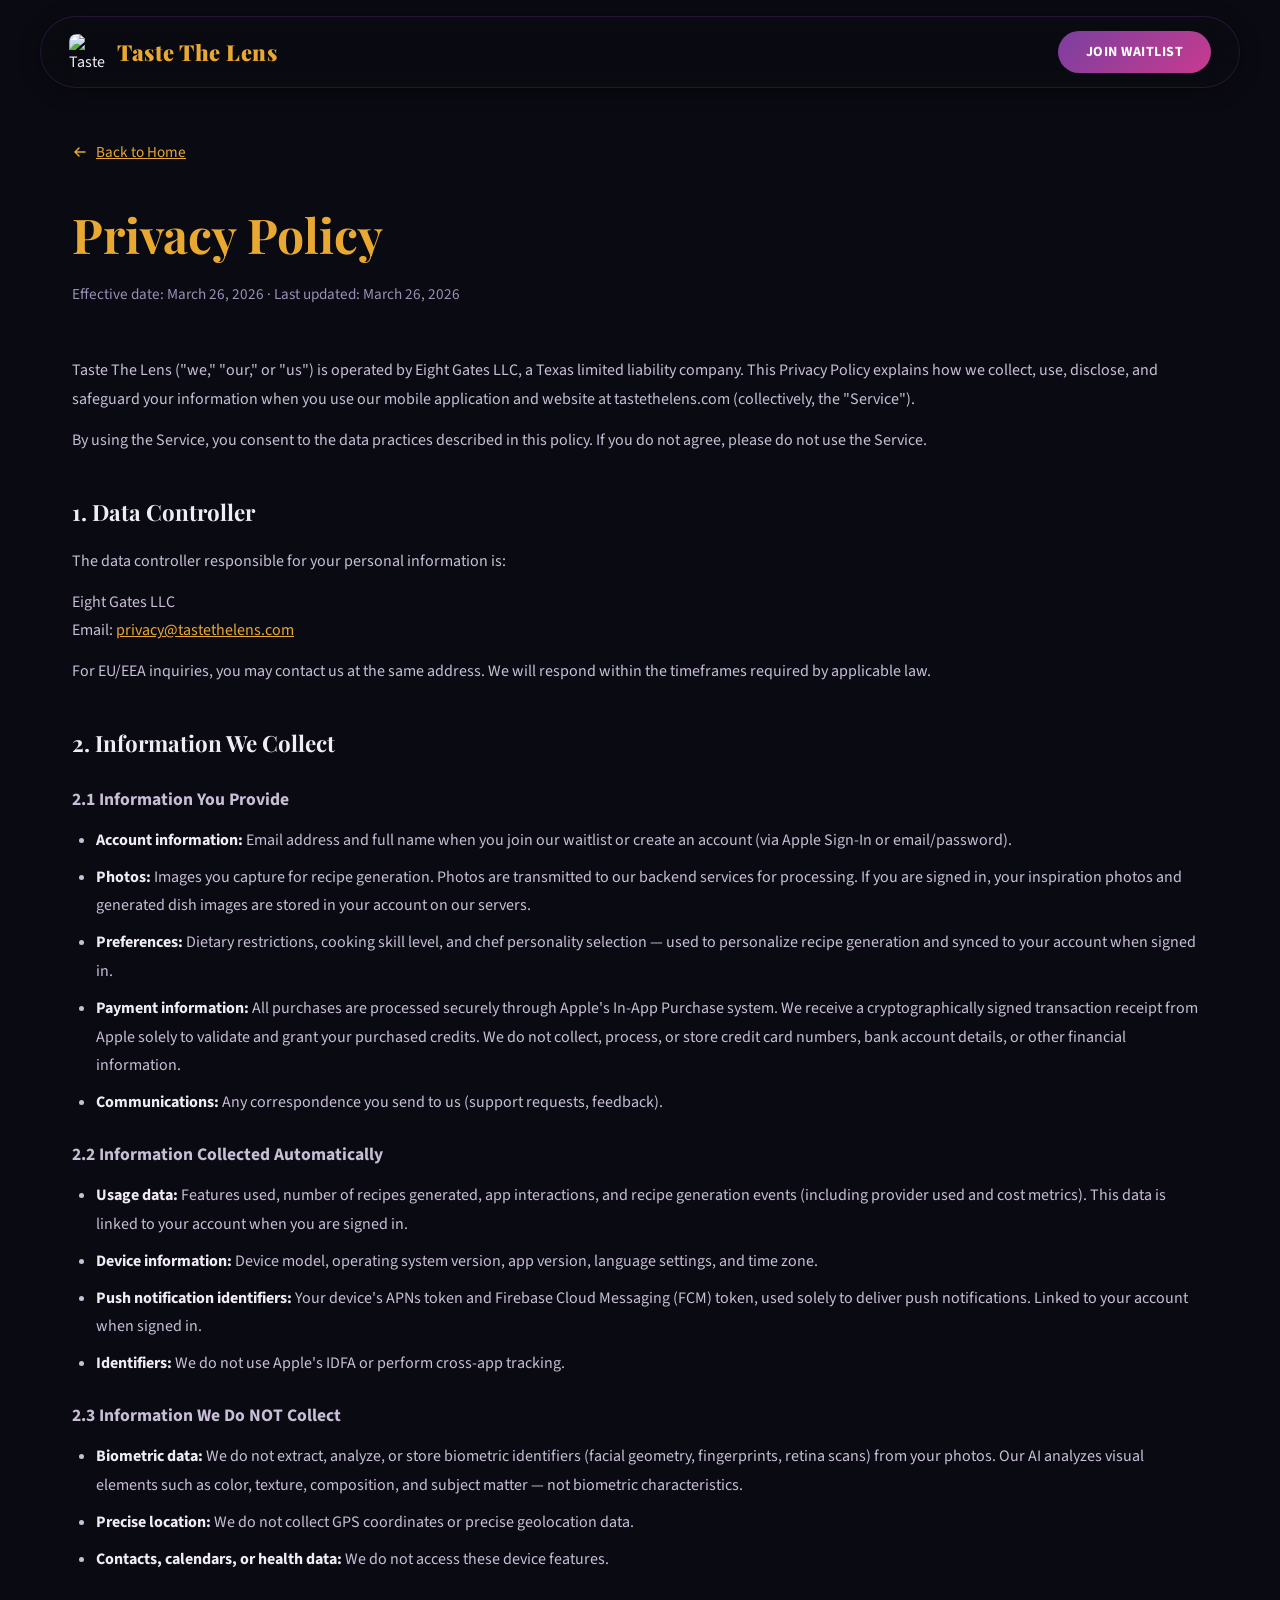
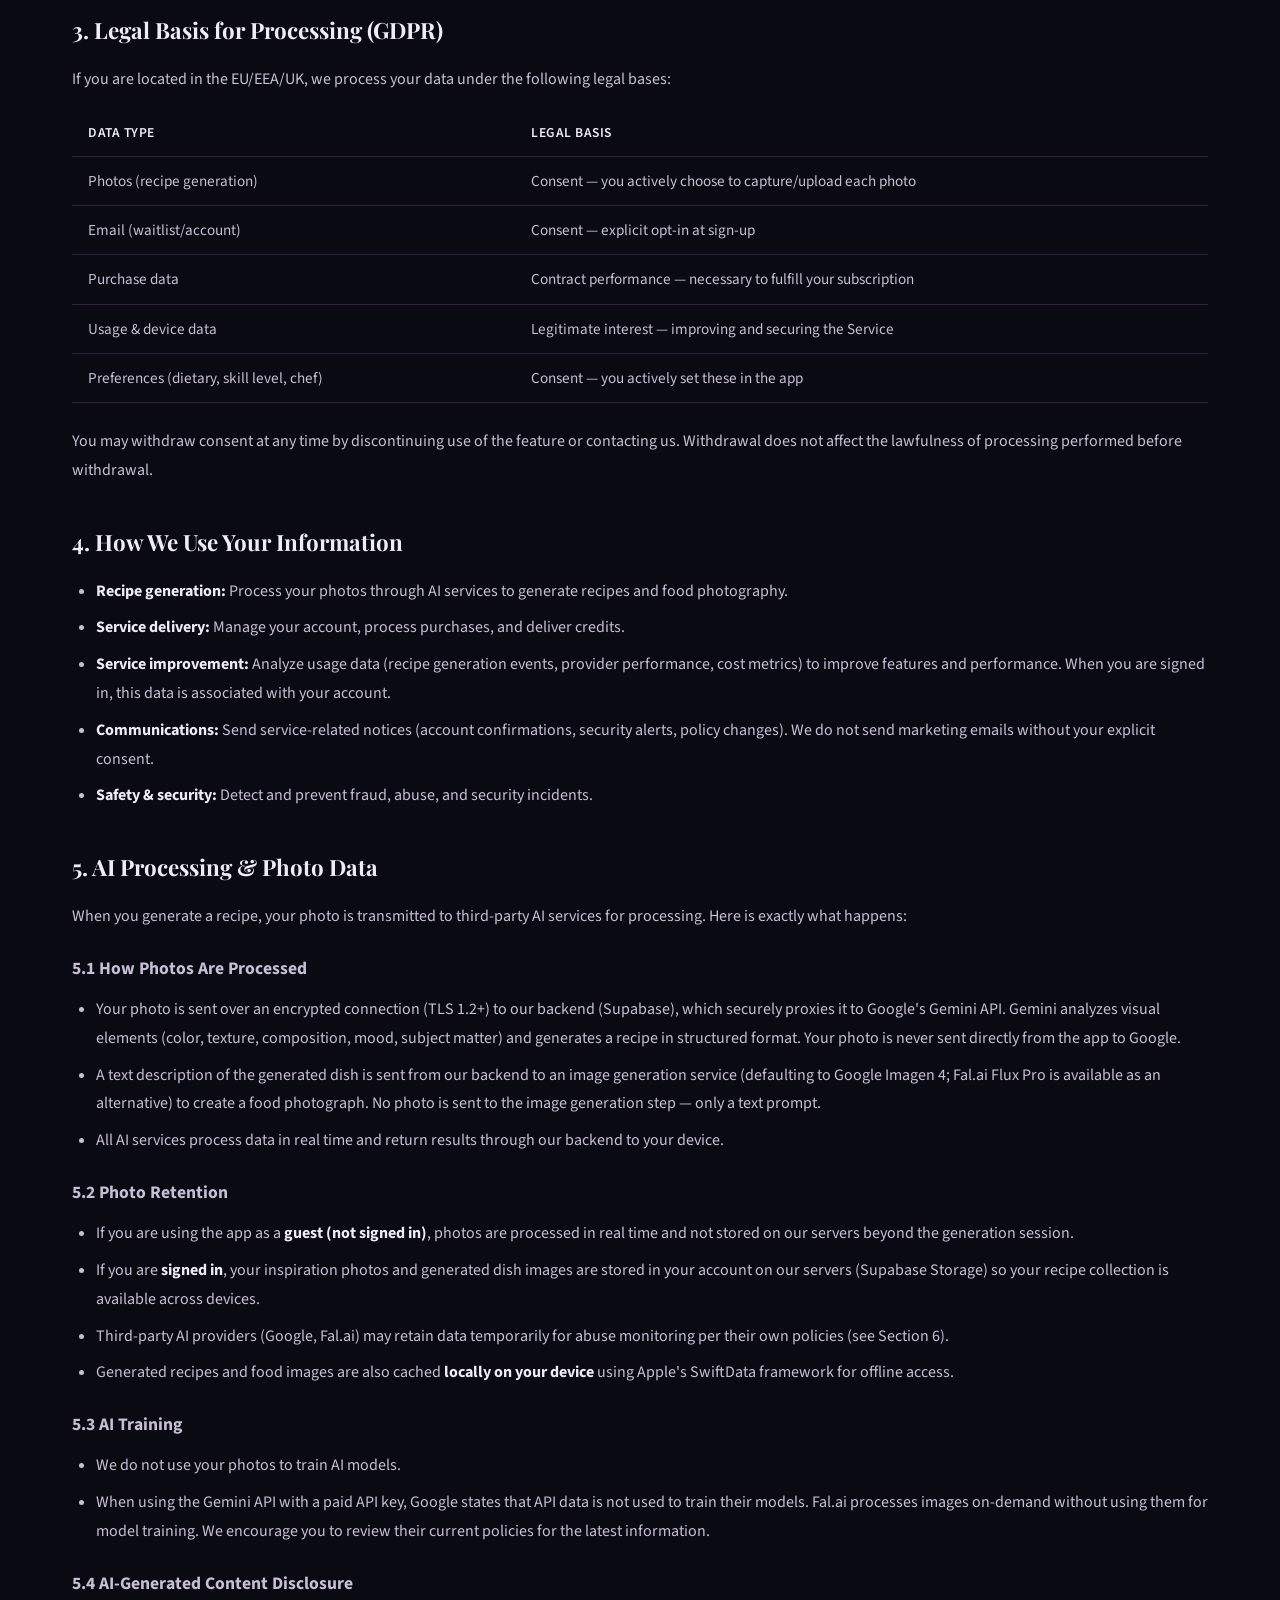
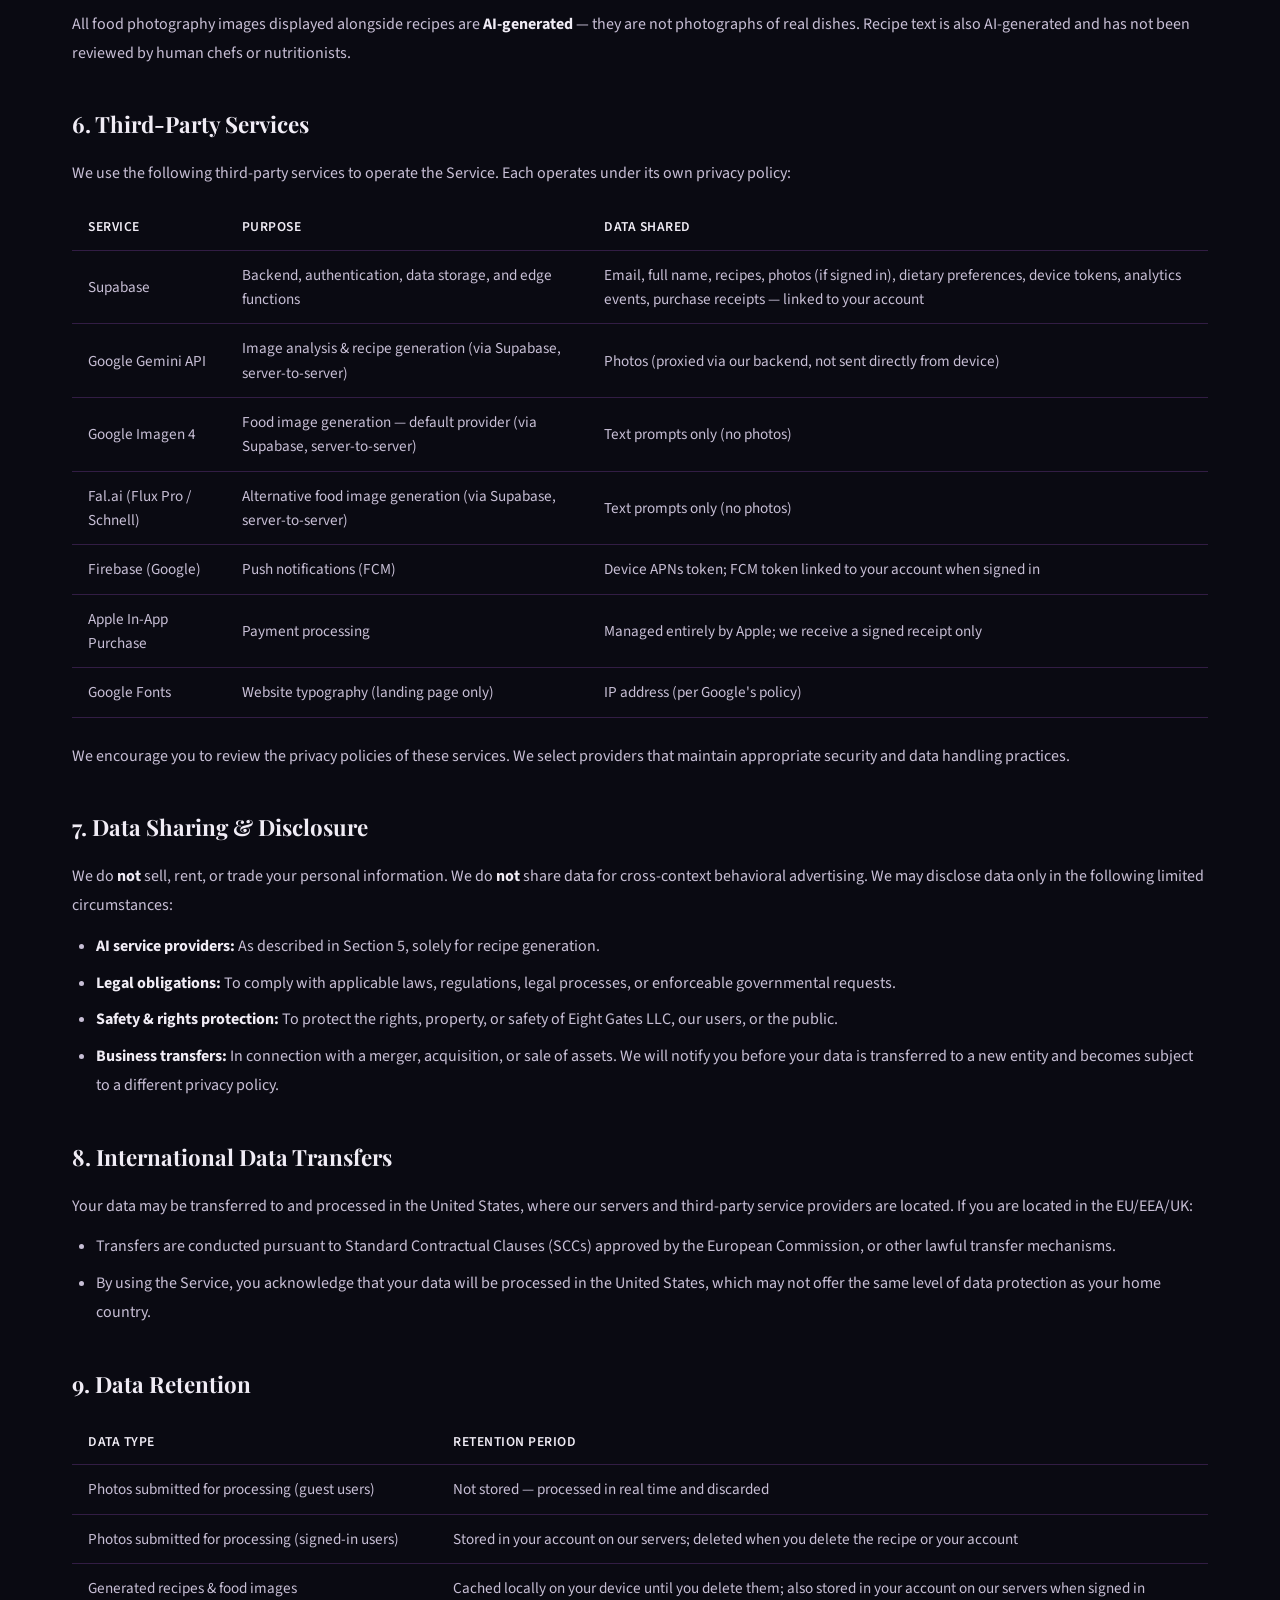
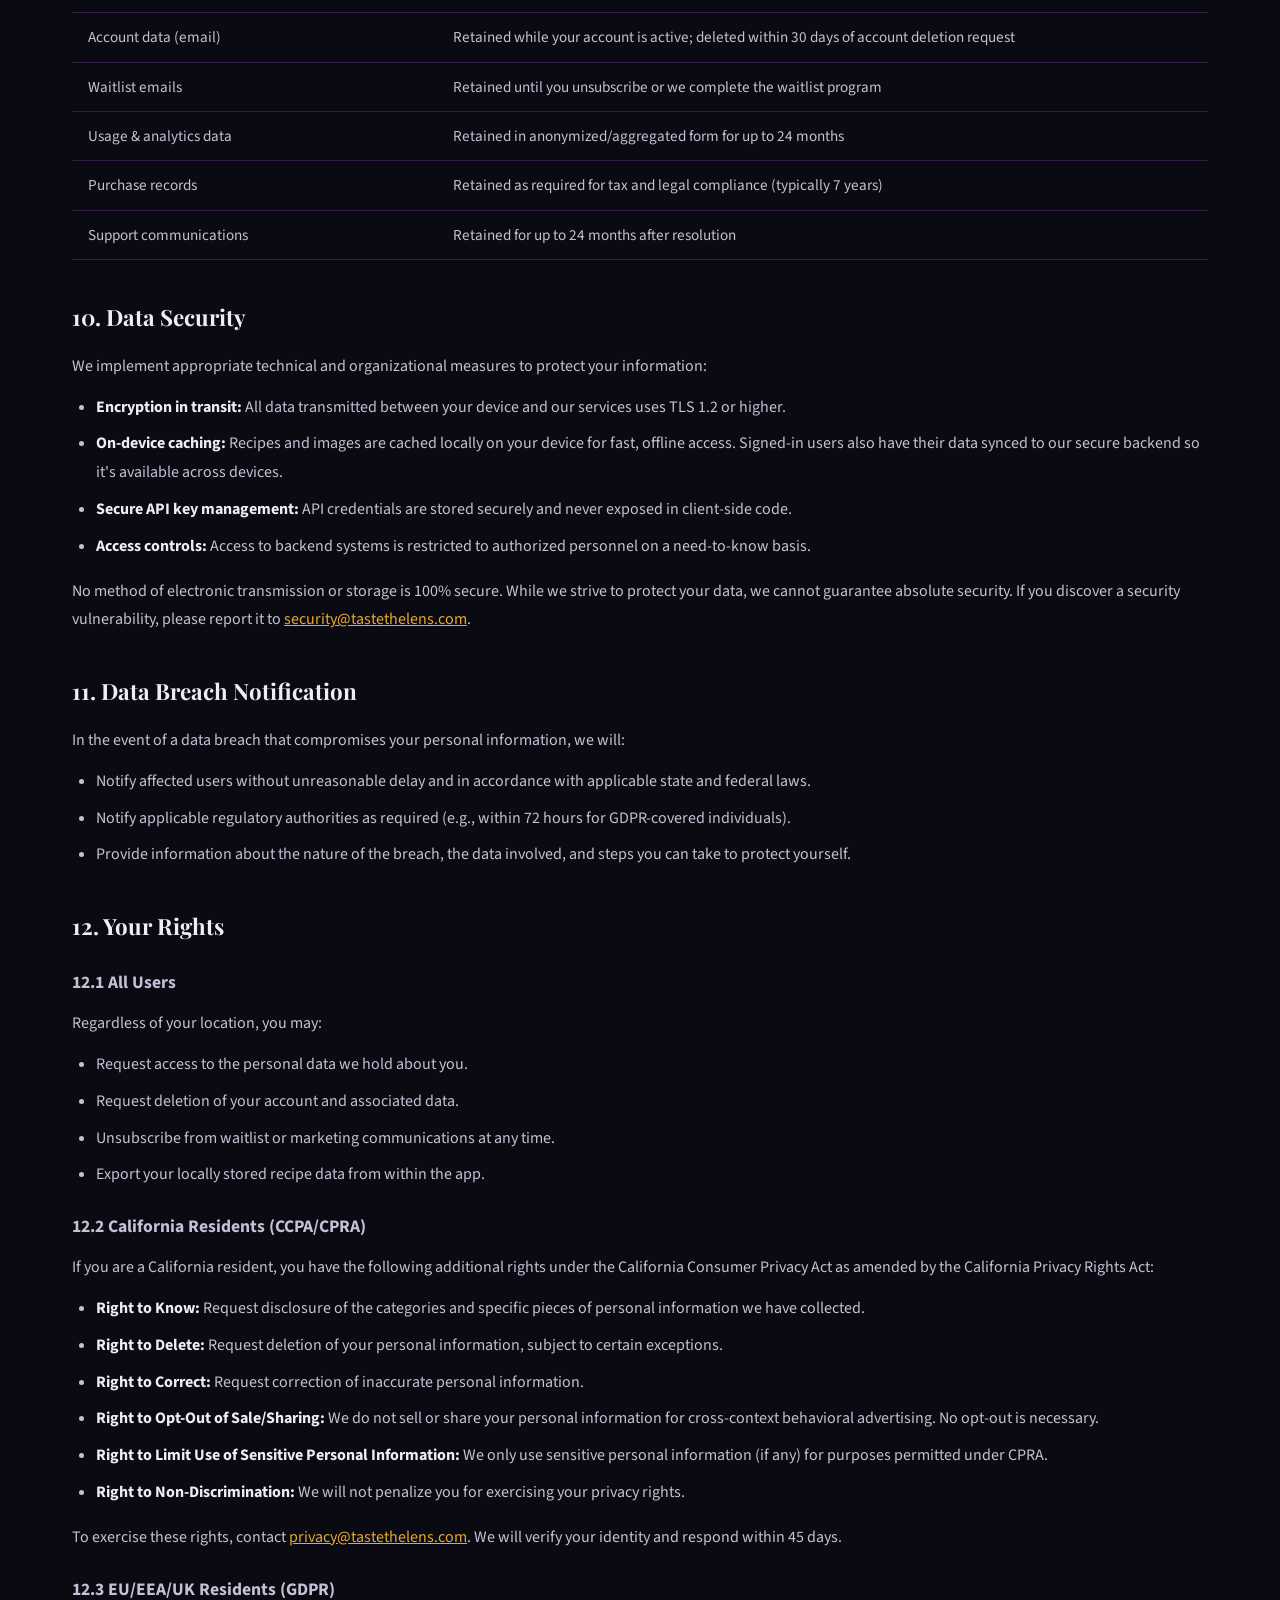
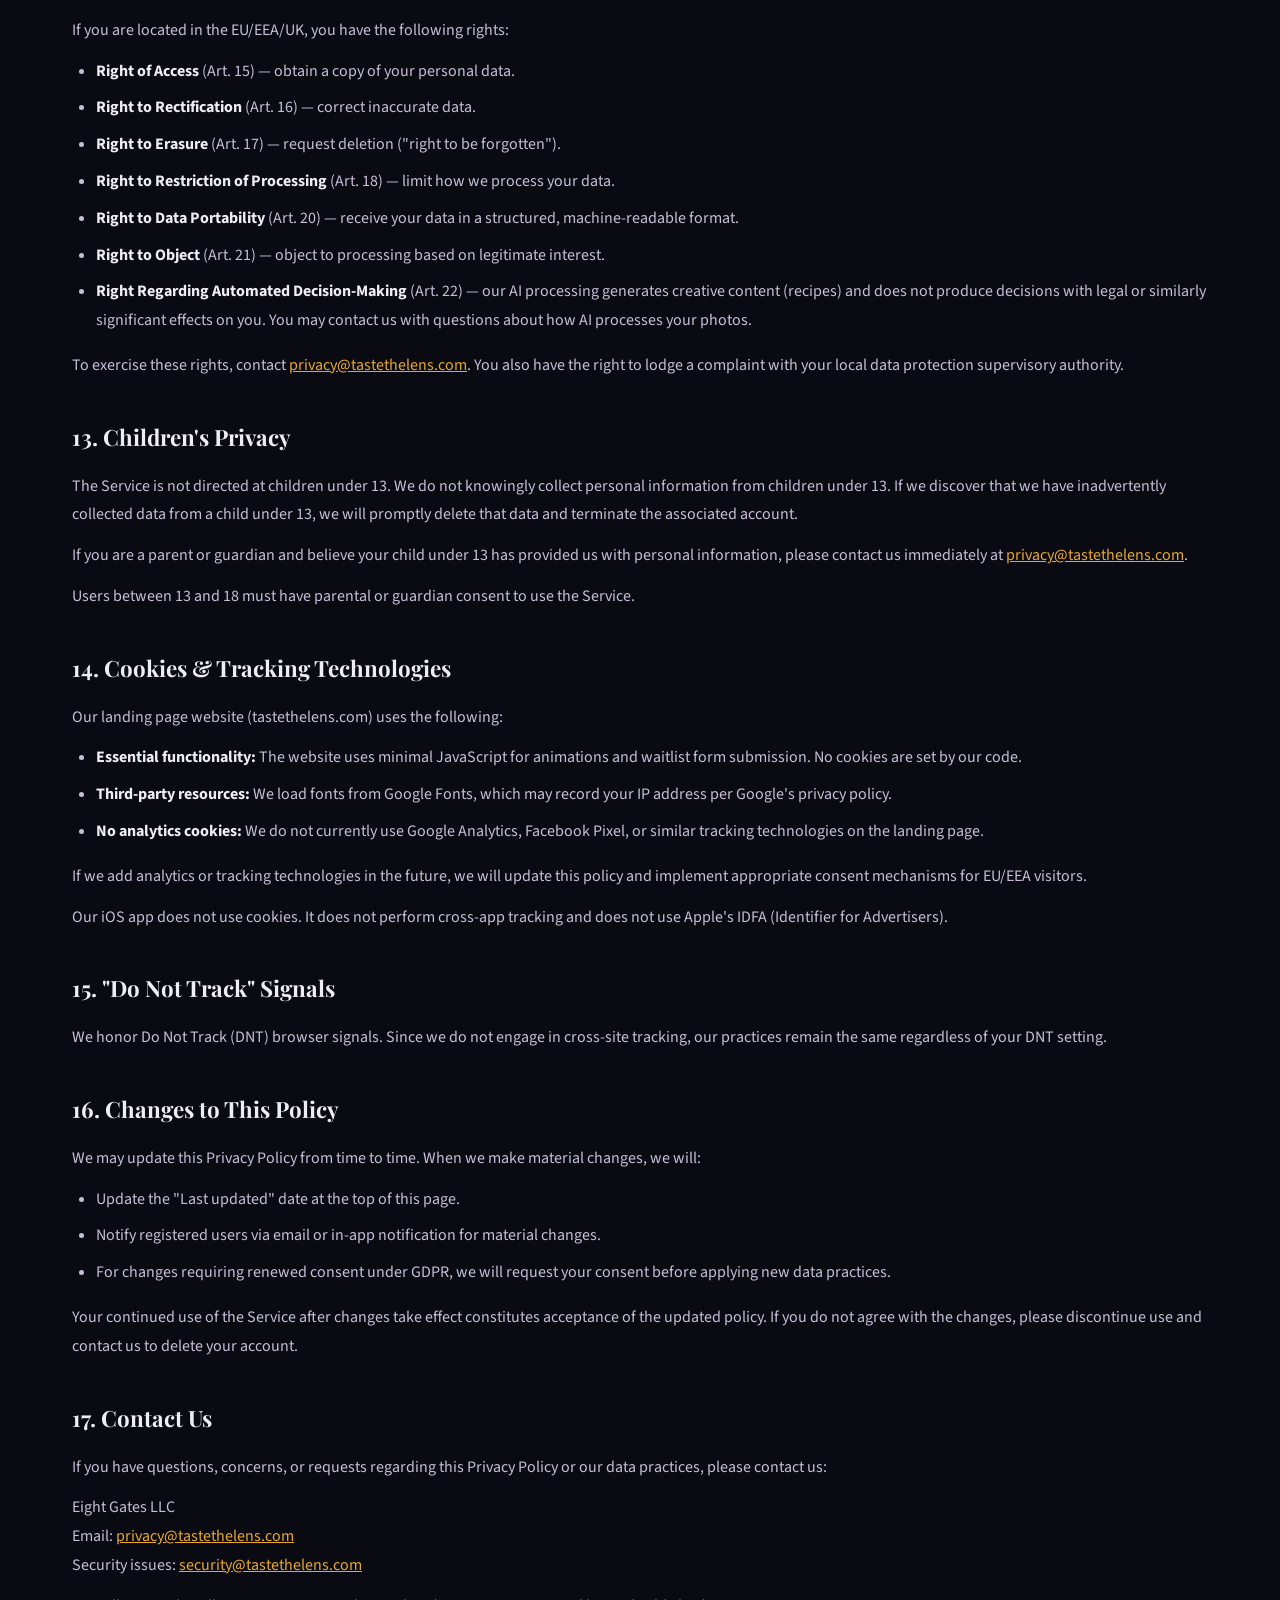
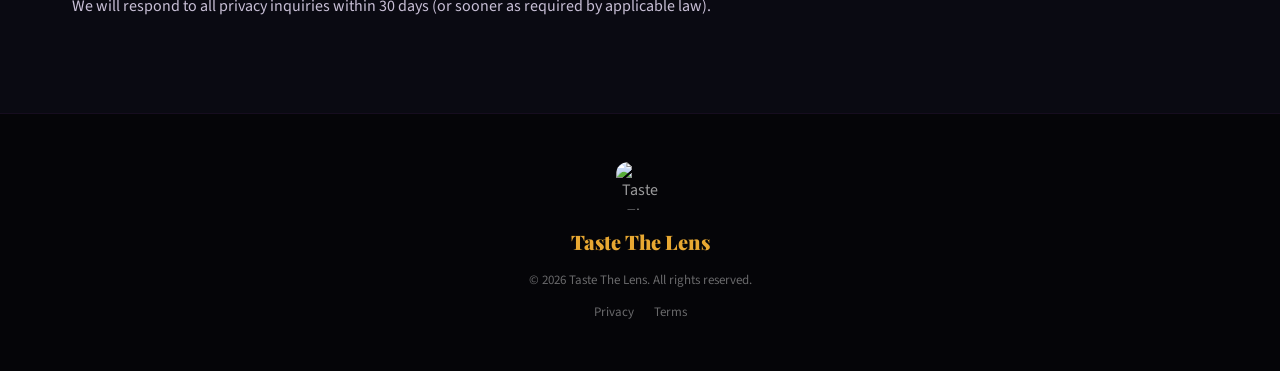
==== commit 257e8051: "Website updates and bug fixes" ====
--- a/LandingPage/privacy.html
+++ b/LandingPage/privacy.html
@@ -73,17 +73,19 @@
 
             <h3>2.1 Information You Provide</h3>
             <ul>
-                <li><strong>Account information:</strong> Email address when you join our waitlist or create an account.</li>
-                <li><strong>Photos:</strong> Images you capture or upload for recipe generation. Photos are transmitted to our AI processing services and are not permanently stored on our servers.</li>
-                <li><strong>Payment information:</strong> All purchases are processed securely through Apple's In-App Purchase system. We do not collect, process, or store credit card numbers, bank account details, or other financial information.</li>
+                <li><strong>Account information:</strong> Email address and full name when you join our waitlist or create an account (via Apple Sign-In or email/password).</li>
+                <li><strong>Photos:</strong> Images you capture for recipe generation. Photos are transmitted to our backend services for processing. If you are signed in, your inspiration photos and generated dish images are stored in your account on our servers.</li>
+                <li><strong>Preferences:</strong> Dietary restrictions, cooking skill level, and chef personality selection — used to personalize recipe generation and synced to your account when signed in.</li>
+                <li><strong>Payment information:</strong> All purchases are processed securely through Apple's In-App Purchase system. We receive a cryptographically signed transaction receipt from Apple solely to validate and grant your purchased credits. We do not collect, process, or store credit card numbers, bank account details, or other financial information.</li>
                 <li><strong>Communications:</strong> Any correspondence you send to us (support requests, feedback).</li>
             </ul>
 
             <h3>2.2 Information Collected Automatically</h3>
             <ul>
-                <li><strong>Usage data:</strong> Features used, number of recipes generated, app interactions, session duration, and crash reports.</li>
+                <li><strong>Usage data:</strong> Features used, number of recipes generated, app interactions, and recipe generation events (including provider used and cost metrics). This data is linked to your account when you are signed in.</li>
                 <li><strong>Device information:</strong> Device model, operating system version, app version, language settings, and time zone.</li>
-                <li><strong>Identifiers:</strong> Anonymous device identifiers for analytics purposes. We do not use Apple's IDFA or perform cross-app tracking.</li>
+                <li><strong>Push notification identifiers:</strong> Your device's APNs token and Firebase Cloud Messaging (FCM) token, used solely to deliver push notifications. Linked to your account when signed in.</li>
+                <li><strong>Identifiers:</strong> We do not use Apple's IDFA or perform cross-app tracking.</li>
             </ul>
 
             <h3>2.3 Information We Do NOT Collect</h3>
@@ -121,8 +123,8 @@
                         <td>Legitimate interest — improving and securing the Service</td>
                     </tr>
                     <tr>
-                        <td>Crash reports</td>
-                        <td>Legitimate interest — maintaining Service stability</td>
+                        <td>Preferences (dietary, skill level, chef)</td>
+                        <td>Consent — you actively set these in the app</td>
                     </tr>
                 </tbody>
             </table>
@@ -133,7 +135,7 @@
             <ul>
                 <li><strong>Recipe generation:</strong> Process your photos through AI services to generate recipes and food photography.</li>
                 <li><strong>Service delivery:</strong> Manage your account, process purchases, and deliver credits.</li>
-                <li><strong>Service improvement:</strong> Analyze aggregated, anonymized usage data to improve features and performance.</li>
+                <li><strong>Service improvement:</strong> Analyze usage data (recipe generation events, provider performance, cost metrics) to improve features and performance. When you are signed in, this data is associated with your account.</li>
                 <li><strong>Communications:</strong> Send service-related notices (account confirmations, security alerts, policy changes). We do not send marketing emails without your explicit consent.</li>
                 <li><strong>Safety &amp; security:</strong> Detect and prevent fraud, abuse, and security incidents.</li>
             </ul>
@@ -144,16 +146,17 @@
 
             <h3>5.1 How Photos Are Processed</h3>
             <ul>
-                <li>Your photo is sent over an encrypted connection (TLS 1.2+) to Google's Gemini API, which analyzes visual elements (color, texture, composition, mood, subject matter) and generates a recipe in structured format.</li>
-                <li>A text description of the generated dish is sent to Fal.ai's image generation service (Flux Pro) to create an AI food photograph.</li>
-                <li>Both services process your data in real time and return results to your device.</li>
+                <li>Your photo is sent over an encrypted connection (TLS 1.2+) to our backend (Supabase), which securely proxies it to Google's Gemini API. Gemini analyzes visual elements (color, texture, composition, mood, subject matter) and generates a recipe in structured format. Your photo is never sent directly from the app to Google.</li>
+                <li>A text description of the generated dish is sent from our backend to an image generation service (defaulting to Google Imagen 4; Fal.ai Flux Pro is available as an alternative) to create a food photograph. No photo is sent to the image generation step — only a text prompt.</li>
+                <li>All AI services process data in real time and return results through our backend to your device.</li>
             </ul>
 
             <h3>5.2 Photo Retention</h3>
             <ul>
-                <li>Photos are <strong>not permanently stored</strong> on our servers or on third-party AI servers beyond the generation session.</li>
-                <li>Google and Fal.ai may retain data temporarily for abuse monitoring per their own policies (see Section 6).</li>
-                <li>Generated recipes and food images are stored <strong>locally on your device</strong> using Apple's SwiftData framework — not on our servers.</li>
+                <li>If you are using the app as a <strong>guest (not signed in)</strong>, photos are processed in real time and not stored on our servers beyond the generation session.</li>
+                <li>If you are <strong>signed in</strong>, your inspiration photos and generated dish images are stored in your account on our servers (Supabase Storage) so your recipe collection is available across devices.</li>
+                <li>Third-party AI providers (Google, Fal.ai) may retain data temporarily for abuse monitoring per their own policies (see Section 6).</li>
+                <li>Generated recipes and food images are also cached <strong>locally on your device</strong> using Apple's SwiftData framework for offline access.</li>
             </ul>
 
             <h3>5.3 AI Training</h3>
@@ -178,24 +181,34 @@
                 </thead>
                 <tbody>
                     <tr>
+                        <td>Supabase</td>
+                        <td>Backend, authentication, data storage, and edge functions</td>
+                        <td>Email, full name, recipes, photos (if signed in), dietary preferences, device tokens, analytics events, purchase receipts — linked to your account</td>
+                    </tr>
+                    <tr>
                         <td>Google Gemini API</td>
-                        <td>Image analysis &amp; recipe generation</td>
-                        <td>Photos (transmitted, not stored)</td>
-                    </tr>
-                    <tr>
-                        <td>Fal.ai (Flux Pro)</td>
-                        <td>AI food image generation</td>
-                        <td>Text prompts (no photos)</td>
-                    </tr>
-                    <tr>
-                        <td>Supabase</td>
-                        <td>Backend services, waitlist, usage tracking</td>
-                        <td>Email, anonymized usage data</td>
+                        <td>Image analysis &amp; recipe generation (via Supabase, server-to-server)</td>
+                        <td>Photos (proxied via our backend, not sent directly from device)</td>
+                    </tr>
+                    <tr>
+                        <td>Google Imagen 4</td>
+                        <td>Food image generation — default provider (via Supabase, server-to-server)</td>
+                        <td>Text prompts only (no photos)</td>
+                    </tr>
+                    <tr>
+                        <td>Fal.ai (Flux Pro / Schnell)</td>
+                        <td>Alternative food image generation (via Supabase, server-to-server)</td>
+                        <td>Text prompts only (no photos)</td>
+                    </tr>
+                    <tr>
+                        <td>Firebase (Google)</td>
+                        <td>Push notifications (FCM)</td>
+                        <td>Device APNs token; FCM token linked to your account when signed in</td>
                     </tr>
                     <tr>
                         <td>Apple In-App Purchase</td>
                         <td>Payment processing</td>
-                        <td>Managed entirely by Apple</td>
+                        <td>Managed entirely by Apple; we receive a signed receipt only</td>
                     </tr>
                     <tr>
                         <td>Google Fonts</td>
@@ -235,12 +248,16 @@
                 </thead>
                 <tbody>
                     <tr>
-                        <td>Photos submitted for processing</td>
+                        <td>Photos submitted for processing (guest users)</td>
                         <td>Not stored — processed in real time and discarded</td>
                     </tr>
                     <tr>
+                        <td>Photos submitted for processing (signed-in users)</td>
+                        <td>Stored in your account on our servers; deleted when you delete the recipe or your account</td>
+                    </tr>
+                    <tr>
                         <td>Generated recipes &amp; food images</td>
-                        <td>Stored locally on your device until you delete them</td>
+                        <td>Cached locally on your device until you delete them; also stored in your account on our servers when signed in</td>
                     </tr>
                     <tr>
                         <td>Account data (email)</td>
@@ -270,7 +287,7 @@
             <p>We implement appropriate technical and organizational measures to protect your information:</p>
             <ul>
                 <li><strong>Encryption in transit:</strong> All data transmitted between your device and our services uses TLS 1.2 or higher.</li>
-                <li><strong>Local-first architecture:</strong> Recipes and images are stored on your device, not on our servers.</li>
+                <li><strong>On-device caching:</strong> Recipes and images are cached locally on your device for fast, offline access. Signed-in users also have their data synced to our secure backend so it's available across devices.</li>
                 <li><strong>Secure API key management:</strong> API credentials are stored securely and never exposed in client-side code.</li>
                 <li><strong>Access controls:</strong> Access to backend systems is restricted to authorized personnel on a need-to-know basis.</li>
             </ul>
--- a/LandingPage/styles.css
+++ b/LandingPage/styles.css
@@ -1152,126 +1152,6 @@
 }
 
 /* ============================================================
-   PRICING
-   ============================================================ */
-.pricing-grid {
-    display: grid;
-    grid-template-columns: 1fr;
-    gap: 20px;
-    max-width: 960px;
-    margin: 0 auto;
-}
-
-.pricing-card {
-    display: flex;
-    flex-direction: column;
-    align-items: center;
-    text-align: center;
-    padding: 32px 24px;
-    position: relative;
-}
-
-.pricing-featured {
-    border-color: var(--gold);
-    transform: scale(1.03);
-}
-
-.pricing-badge {
-    position: absolute;
-    top: -12px;
-    left: 50%;
-    transform: translateX(-50%);
-    background: var(--gold);
-    color: var(--bg);
-    font-family: var(--font-sans);
-    font-size: 11px;
-    font-weight: 700;
-    letter-spacing: 1px;
-    text-transform: uppercase;
-    padding: 4px 16px;
-    border-radius: 20px;
-}
-
-.pricing-tier {
-    font-family: var(--font-serif);
-    font-size: 22px;
-    font-weight: 700;
-    color: var(--text-primary);
-    margin-bottom: 8px;
-}
-
-.pricing-price {
-    font-family: var(--font-serif);
-    font-size: 40px;
-    font-weight: 900;
-    color: var(--gold);
-    line-height: 1;
-}
-
-.pricing-period {
-    font-size: 14px;
-    color: var(--text-muted);
-    margin-bottom: 20px;
-}
-
-.pricing-features {
-    list-style: none;
-    text-align: left;
-    width: 100%;
-    margin-bottom: 24px;
-    flex-grow: 1;
-}
-
-.pricing-features li {
-    font-size: 14px;
-    color: var(--text-secondary);
-    padding: 6px 0;
-    padding-left: 22px;
-    position: relative;
-}
-
-.pricing-features li::before {
-    content: '';
-    position: absolute;
-    left: 0;
-    top: 50%;
-    transform: translateY(-50%);
-    width: 14px;
-    height: 14px;
-    background: var(--gold);
-    opacity: 0.3;
-    border-radius: 50%;
-}
-
-.pricing-cta {
-    display: inline-block;
-    font-family: var(--font-sans);
-    font-size: 14px;
-    font-weight: 600;
-    color: var(--text-primary);
-    border: 1px solid var(--card-border);
-    padding: 10px 28px;
-    border-radius: 30px;
-    transition: all 0.3s ease;
-}
-
-.pricing-cta:hover {
-    border-color: var(--gold);
-    color: var(--gold);
-}
-
-.pricing-cta--featured {
-    background: var(--gold);
-    color: var(--bg);
-    border-color: var(--gold);
-}
-
-.pricing-cta--featured:hover {
-    background: var(--gold-dim);
-    color: var(--bg);
-}
-
-/* ============================================================
    FAQ
    ============================================================ */
 .faq-list {
@@ -1358,9 +1238,6 @@
         flex-wrap: nowrap;
     }
 
-    .pricing-grid {
-        grid-template-columns: repeat(3, 1fr);
-    }
 }
 
 /* Desktop (1024px+) */
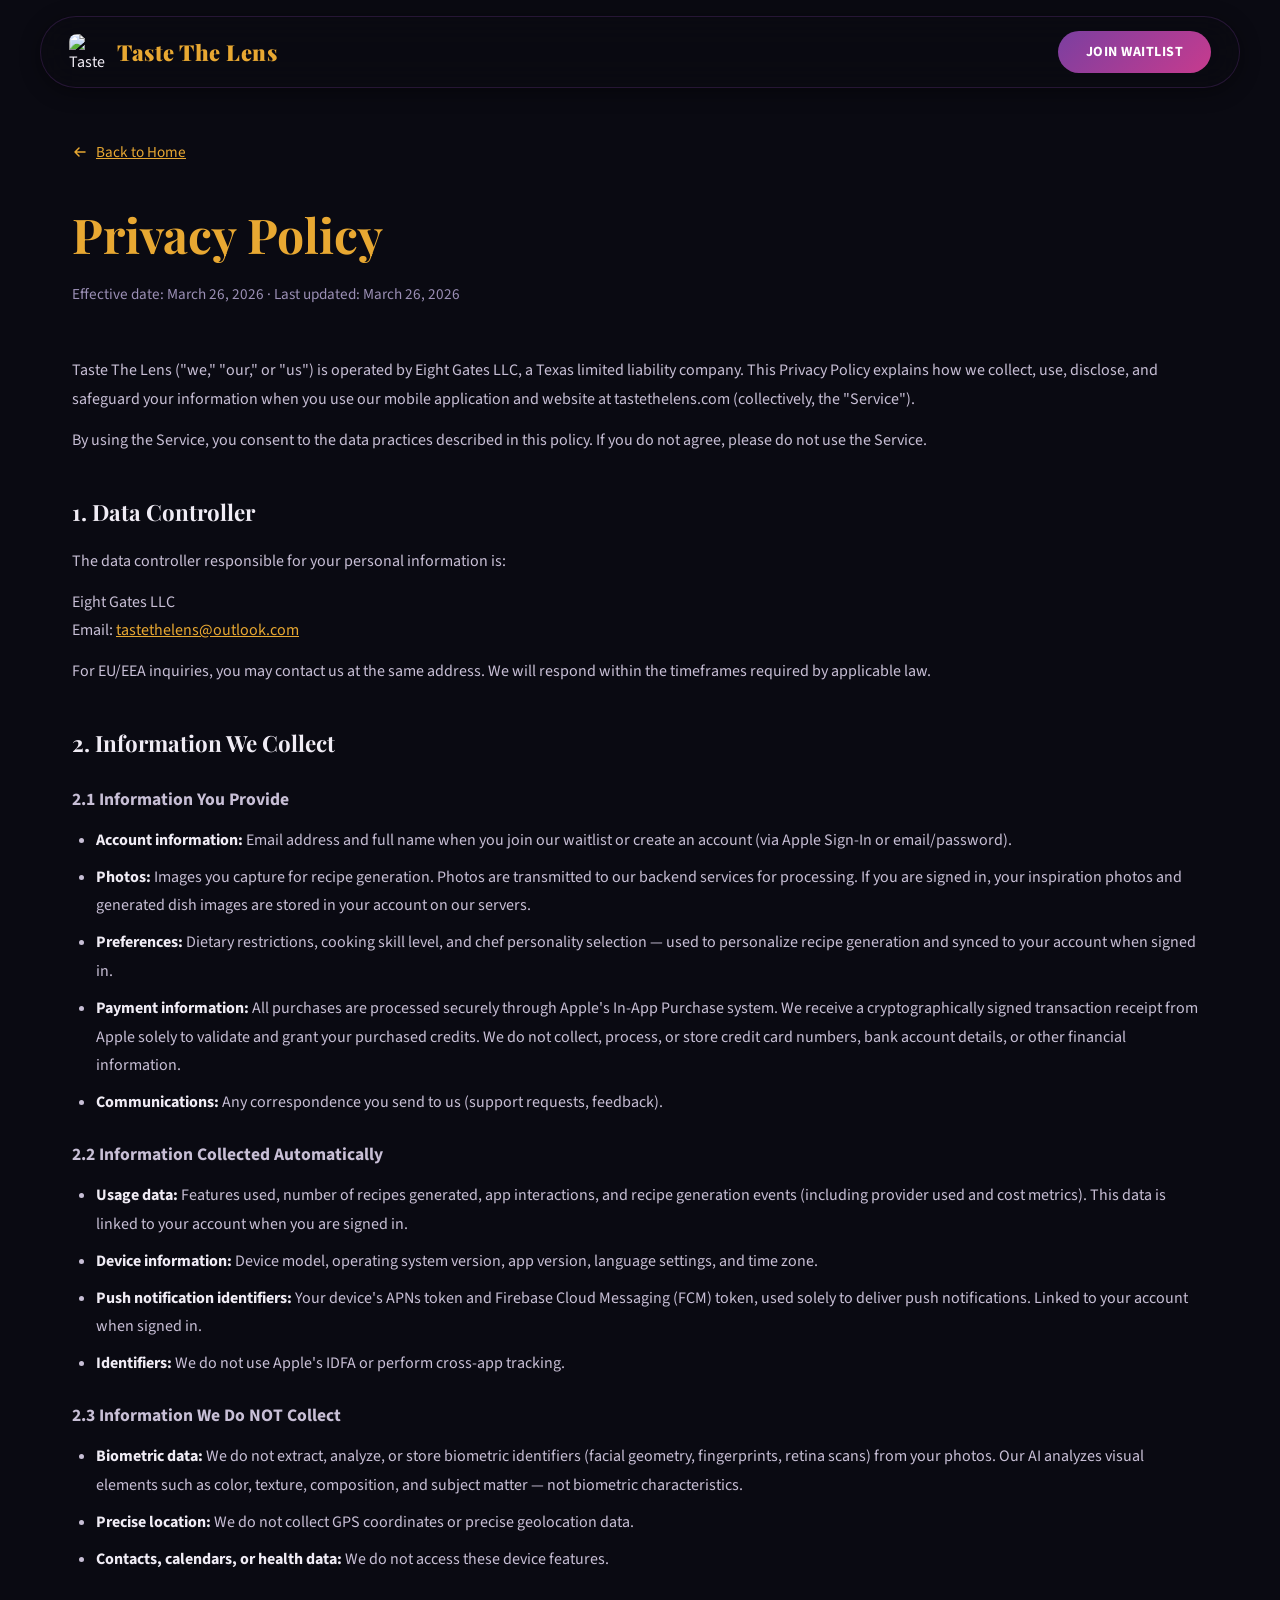
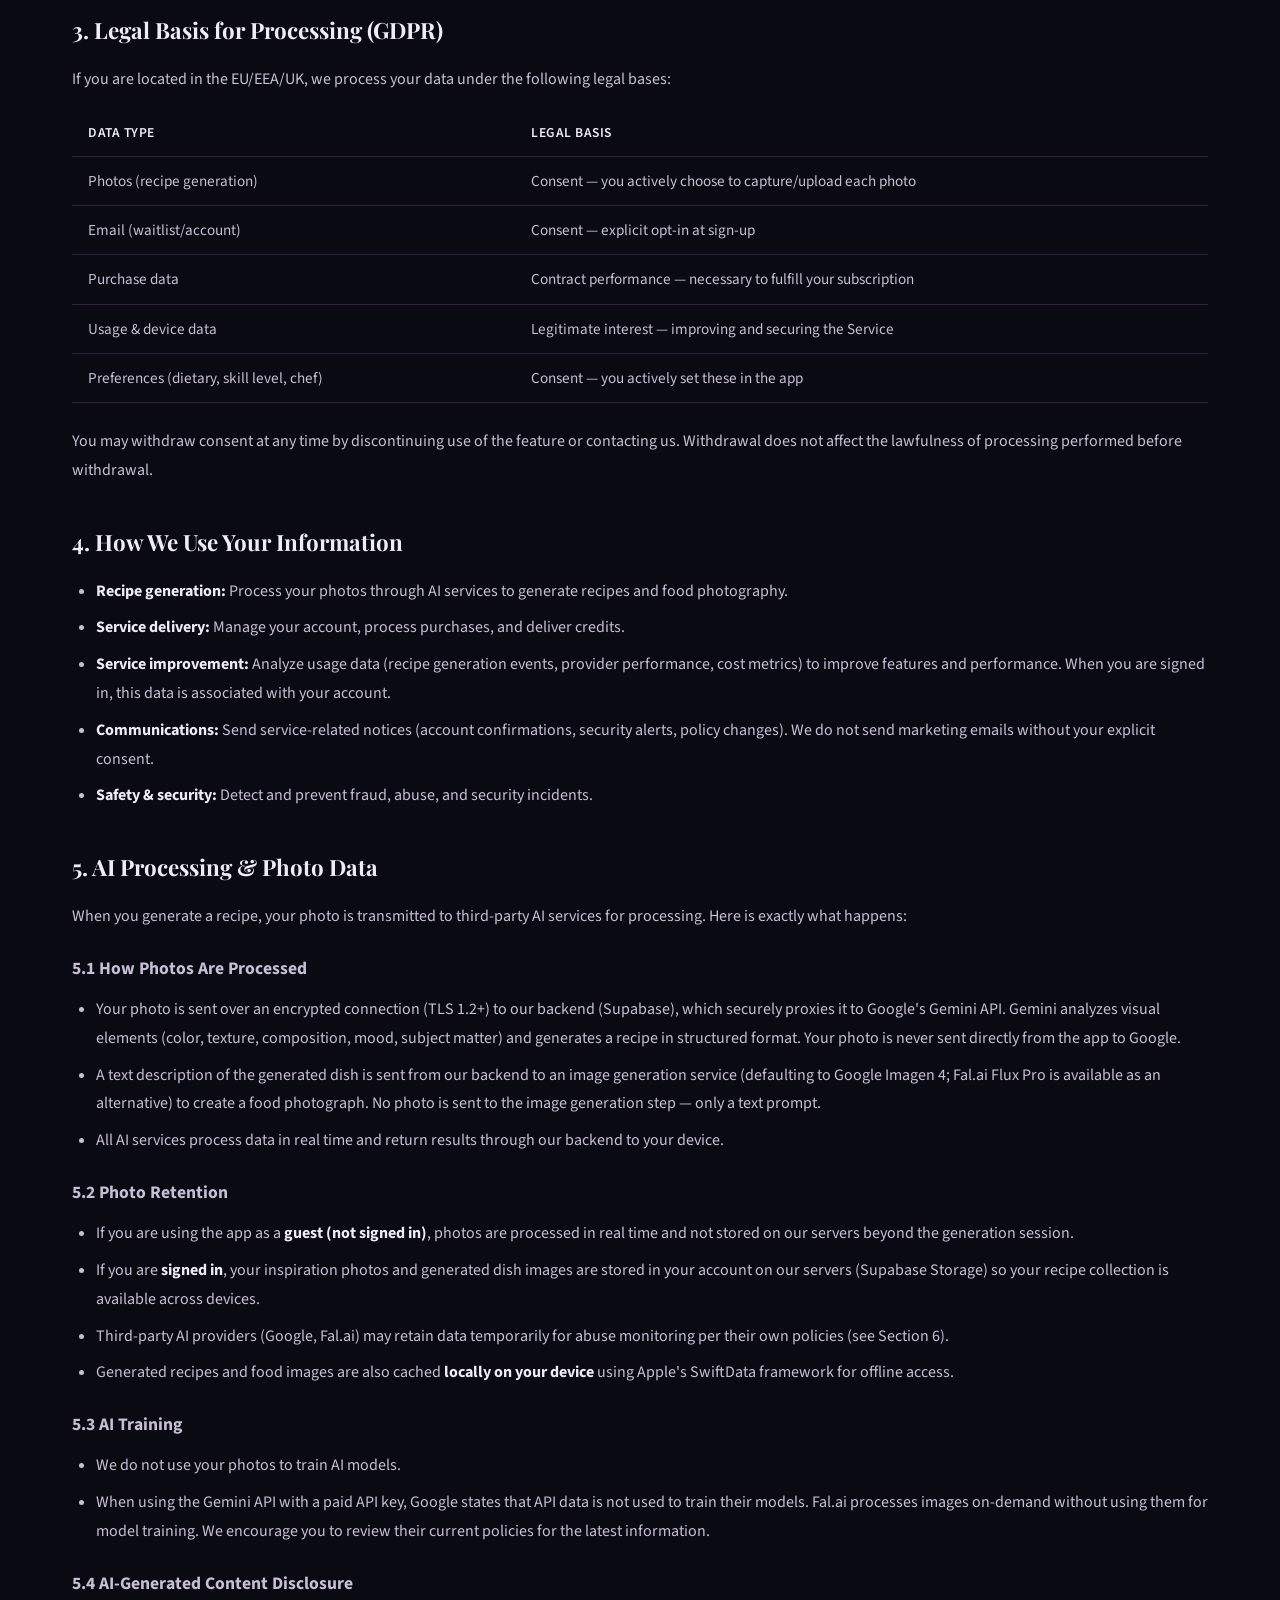
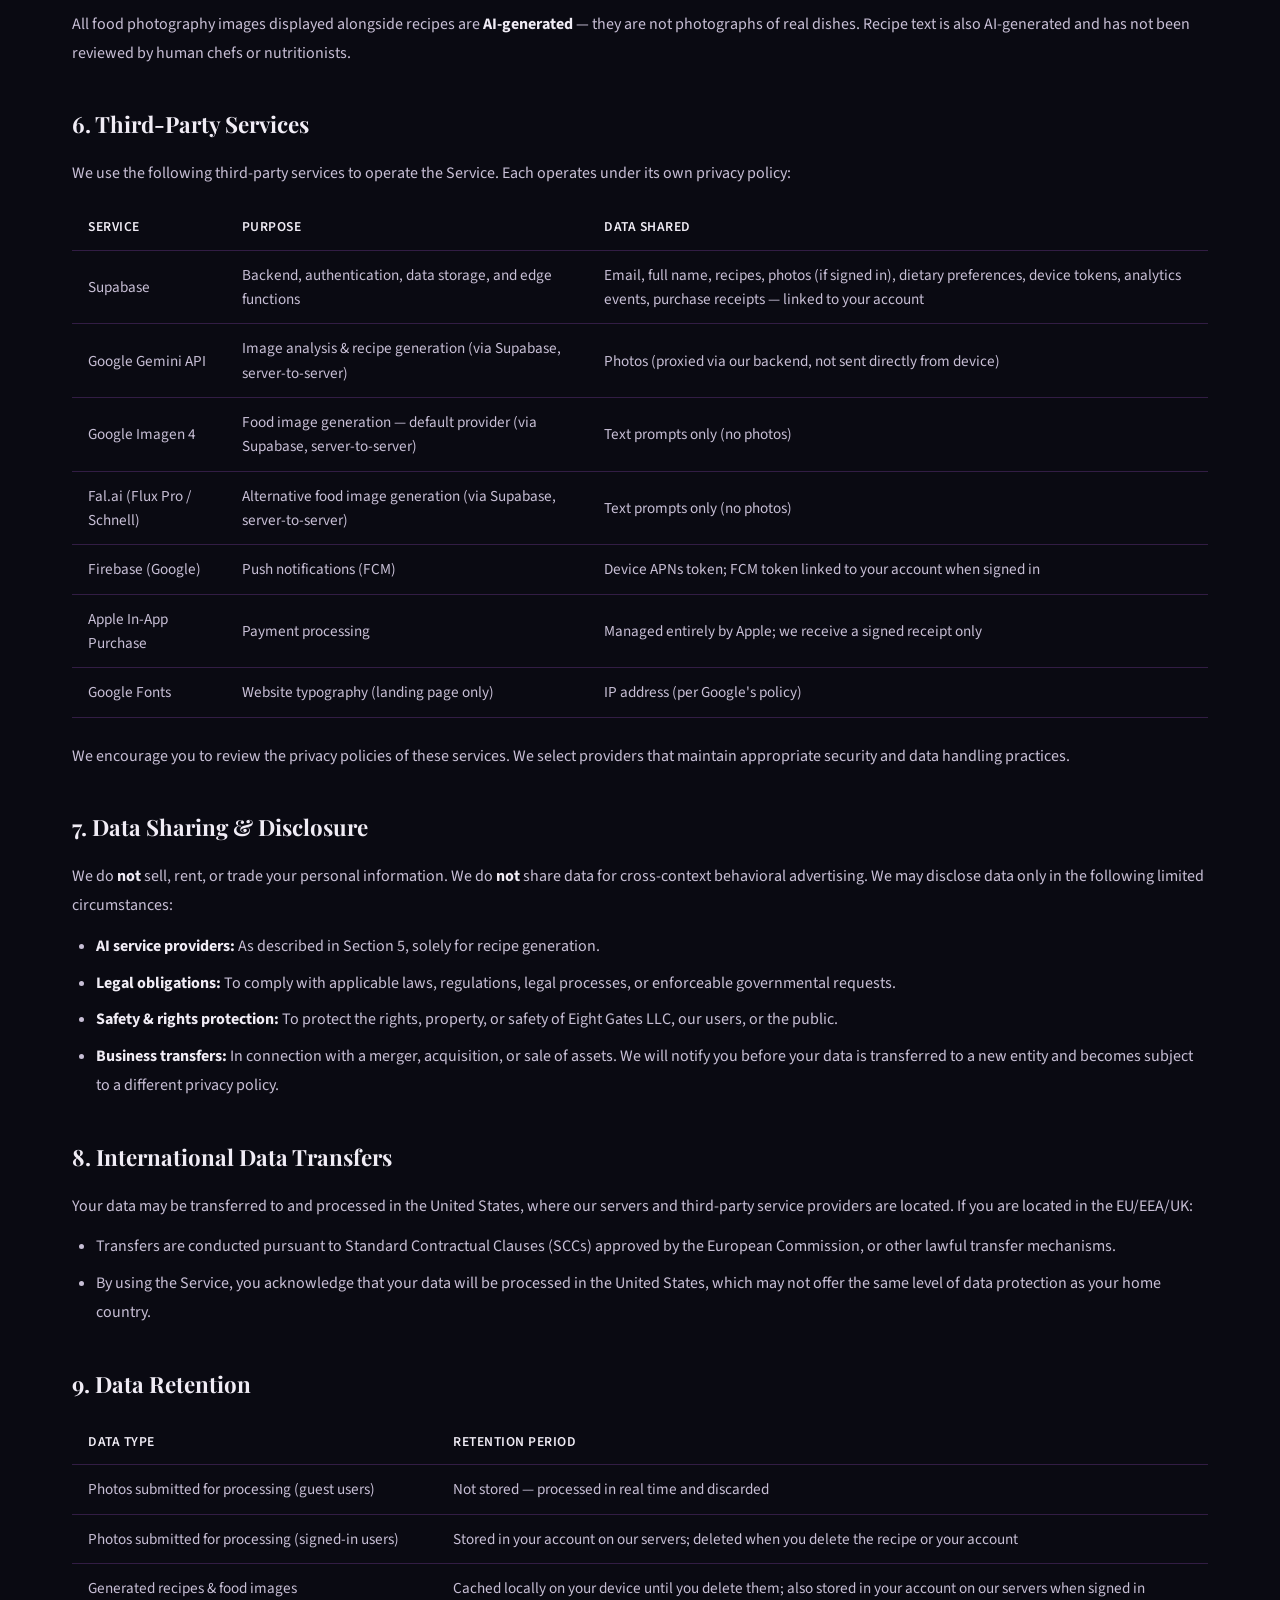
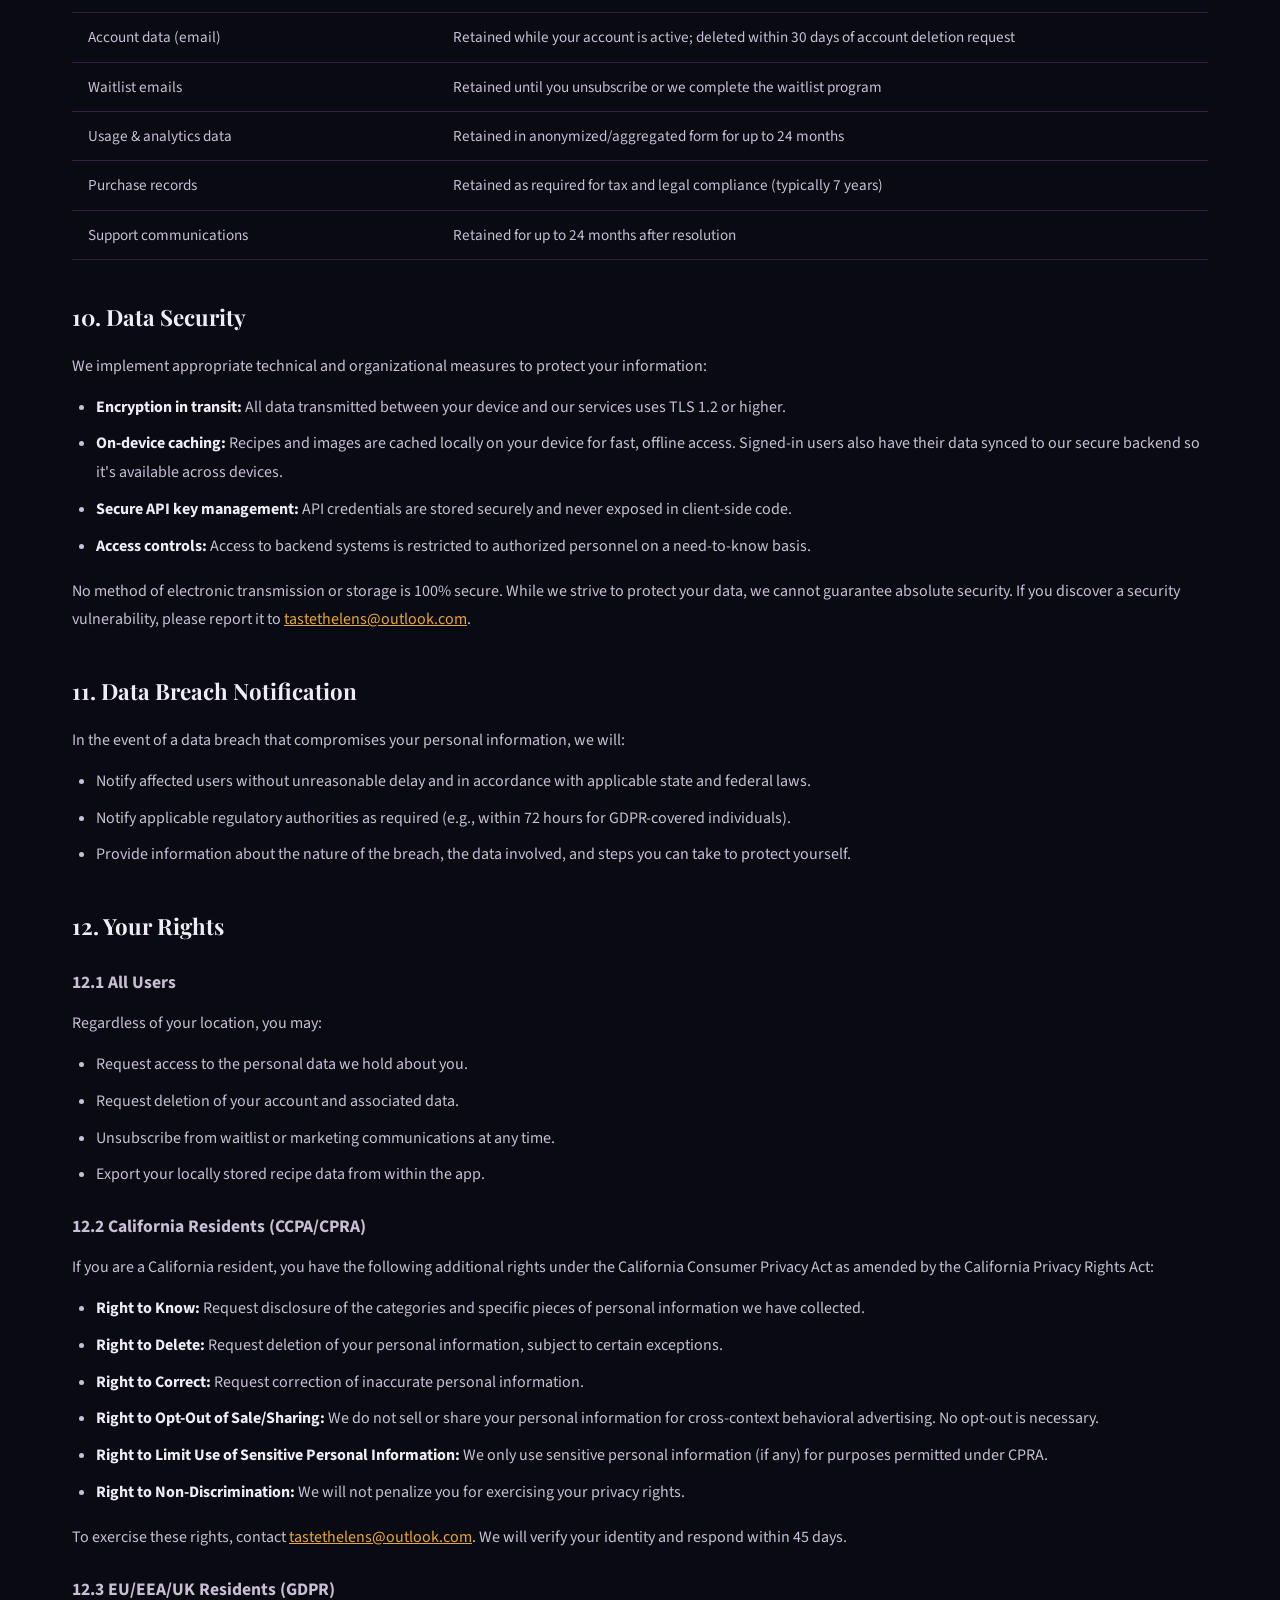
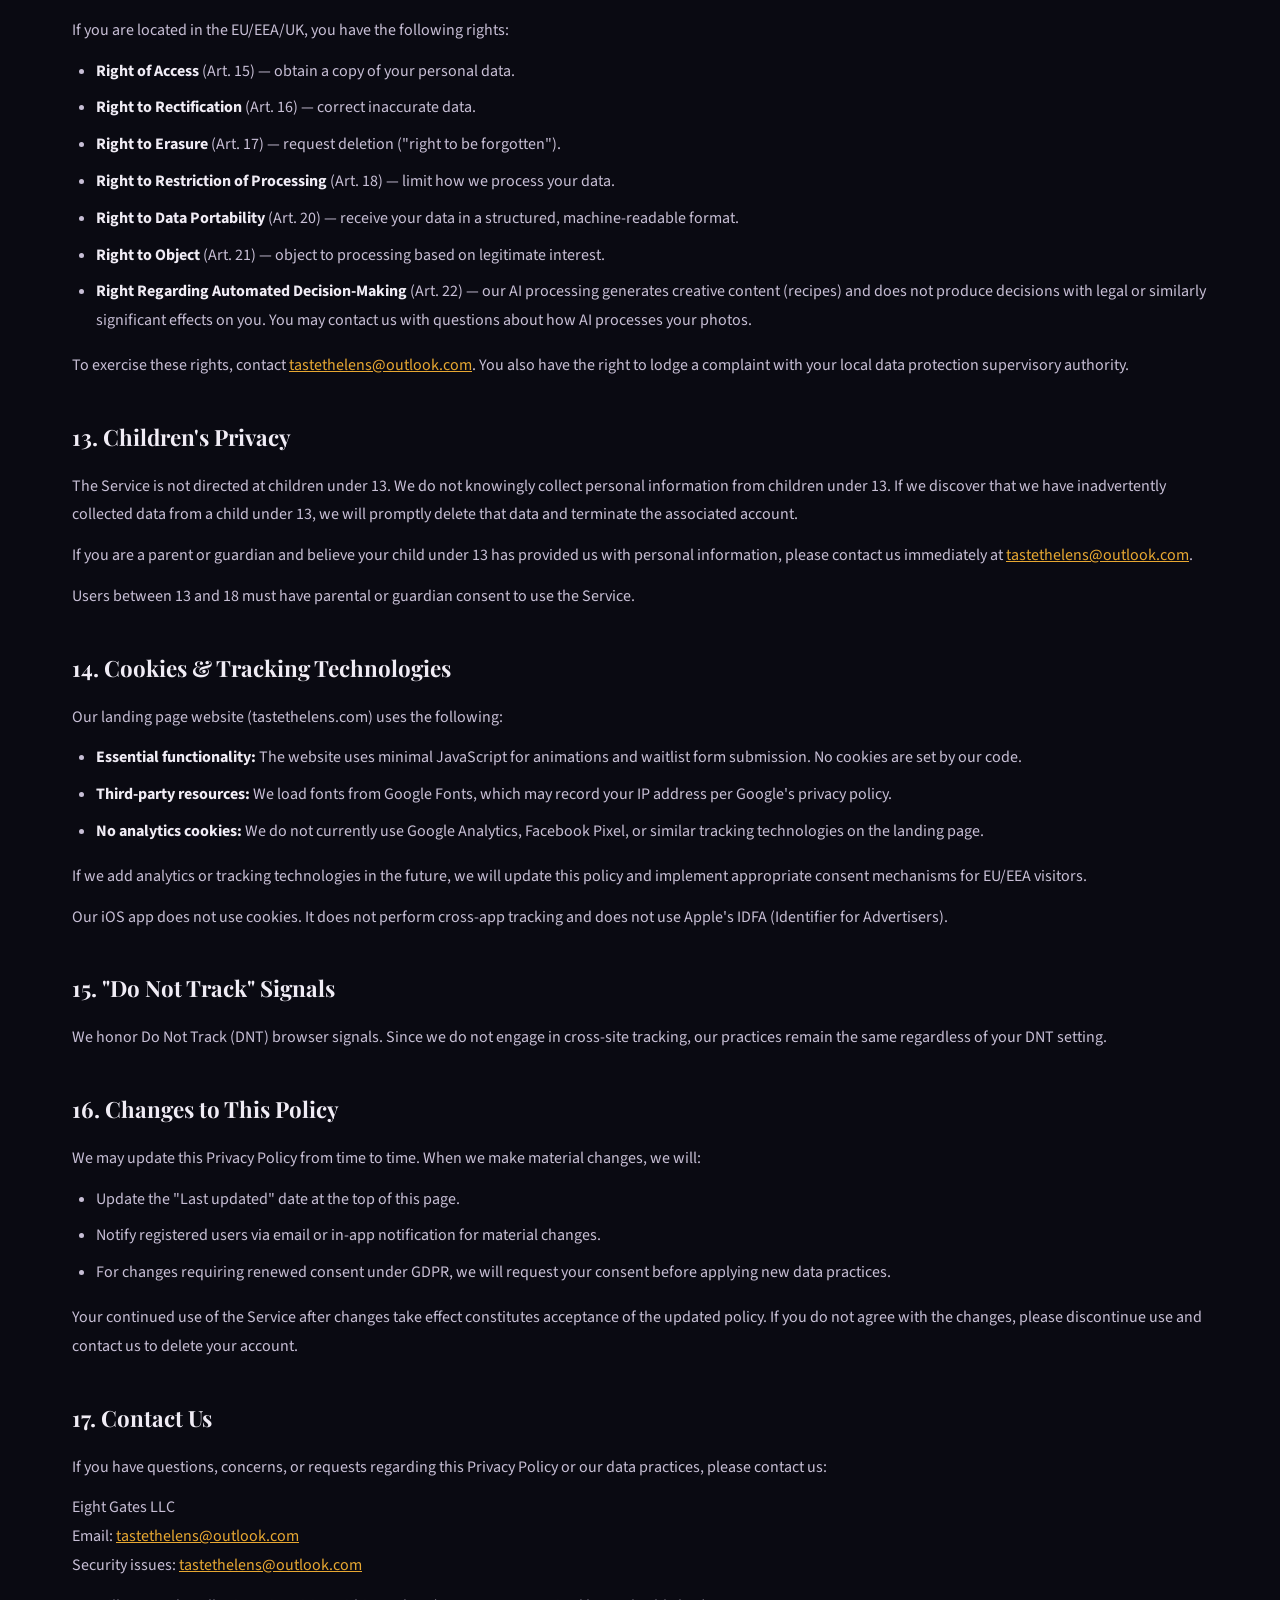
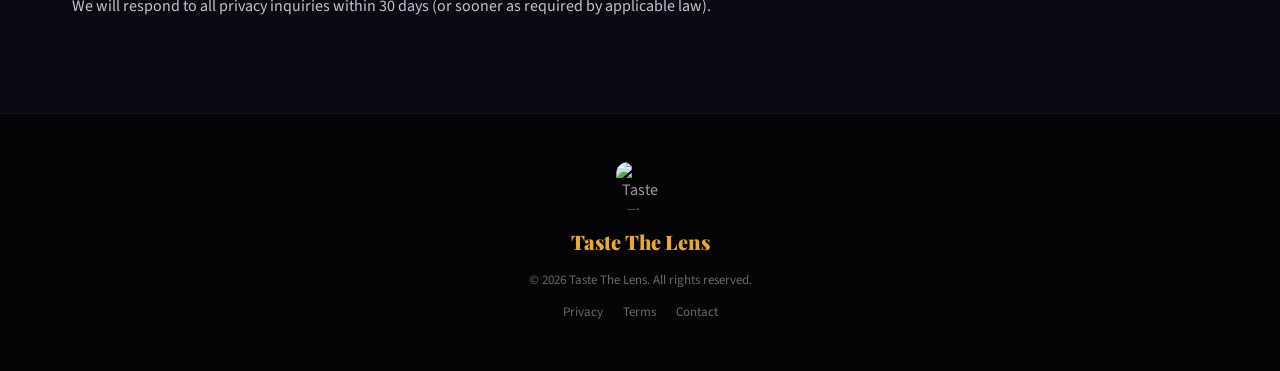
==== commit 22207ebe: "Added support page and bug fixes" ====
--- a/LandingPage/privacy.html
+++ b/LandingPage/privacy.html
@@ -64,7 +64,7 @@
             <p>The data controller responsible for your personal information is:</p>
             <p>
                 Eight Gates LLC<br>
-                Email: <a href="mailto:privacy@tastethelens.com">privacy@tastethelens.com</a>
+                Email: <a href="mailto:tastethelens@outlook.com">tastethelens@outlook.com</a>
             </p>
             <p>For EU/EEA inquiries, you may contact us at the same address. We will respond within the timeframes required by applicable law.</p>
 
@@ -291,7 +291,7 @@
                 <li><strong>Secure API key management:</strong> API credentials are stored securely and never exposed in client-side code.</li>
                 <li><strong>Access controls:</strong> Access to backend systems is restricted to authorized personnel on a need-to-know basis.</li>
             </ul>
-            <p>No method of electronic transmission or storage is 100% secure. While we strive to protect your data, we cannot guarantee absolute security. If you discover a security vulnerability, please report it to <a href="mailto:security@tastethelens.com">security@tastethelens.com</a>.</p>
+            <p>No method of electronic transmission or storage is 100% secure. While we strive to protect your data, we cannot guarantee absolute security. If you discover a security vulnerability, please report it to <a href="mailto:tastethelens@outlook.com">tastethelens@outlook.com</a>.</p>
 
             <!-- ===== 11. DATA BREACH NOTIFICATION ===== -->
             <h2>11. Data Breach Notification</h2>
@@ -324,7 +324,7 @@
                 <li><strong>Right to Limit Use of Sensitive Personal Information:</strong> We only use sensitive personal information (if any) for purposes permitted under CPRA.</li>
                 <li><strong>Right to Non-Discrimination:</strong> We will not penalize you for exercising your privacy rights.</li>
             </ul>
-            <p>To exercise these rights, contact <a href="mailto:privacy@tastethelens.com">privacy@tastethelens.com</a>. We will verify your identity and respond within 45 days.</p>
+            <p>To exercise these rights, contact <a href="mailto:tastethelens@outlook.com">tastethelens@outlook.com</a>. We will verify your identity and respond within 45 days.</p>
 
             <h3>12.3 EU/EEA/UK Residents (GDPR)</h3>
             <p>If you are located in the EU/EEA/UK, you have the following rights:</p>
@@ -337,12 +337,12 @@
                 <li><strong>Right to Object</strong> (Art. 21) — object to processing based on legitimate interest.</li>
                 <li><strong>Right Regarding Automated Decision-Making</strong> (Art. 22) — our AI processing generates creative content (recipes) and does not produce decisions with legal or similarly significant effects on you. You may contact us with questions about how AI processes your photos.</li>
             </ul>
-            <p>To exercise these rights, contact <a href="mailto:privacy@tastethelens.com">privacy@tastethelens.com</a>. You also have the right to lodge a complaint with your local data protection supervisory authority.</p>
+            <p>To exercise these rights, contact <a href="mailto:tastethelens@outlook.com">tastethelens@outlook.com</a>. You also have the right to lodge a complaint with your local data protection supervisory authority.</p>
 
             <!-- ===== 13. CHILDREN'S PRIVACY ===== -->
             <h2>13. Children's Privacy</h2>
             <p>The Service is not directed at children under 13. We do not knowingly collect personal information from children under 13. If we discover that we have inadvertently collected data from a child under 13, we will promptly delete that data and terminate the associated account.</p>
-            <p>If you are a parent or guardian and believe your child under 13 has provided us with personal information, please contact us immediately at <a href="mailto:privacy@tastethelens.com">privacy@tastethelens.com</a>.</p>
+            <p>If you are a parent or guardian and believe your child under 13 has provided us with personal information, please contact us immediately at <a href="mailto:tastethelens@outlook.com">tastethelens@outlook.com</a>.</p>
             <p>Users between 13 and 18 must have parental or guardian consent to use the Service.</p>
 
             <!-- ===== 14. COOKIES & TRACKING (WEBSITE) ===== -->
@@ -375,8 +375,8 @@
             <p>If you have questions, concerns, or requests regarding this Privacy Policy or our data practices, please contact us:</p>
             <p>
                 Eight Gates LLC<br>
-                Email: <a href="mailto:privacy@tastethelens.com">privacy@tastethelens.com</a><br>
-                Security issues: <a href="mailto:security@tastethelens.com">security@tastethelens.com</a>
+                Email: <a href="mailto:tastethelens@outlook.com">tastethelens@outlook.com</a><br>
+                Security issues: <a href="mailto:tastethelens@outlook.com">tastethelens@outlook.com</a>
             </p>
             <p>We will respond to all privacy inquiries within 30 days (or sooner as required by applicable law).</p>
         </div>
@@ -391,6 +391,7 @@
             <div class="footer-links">
                 <a href="privacy.html" class="footer-link">Privacy</a>
                 <a href="terms.html" class="footer-link">Terms</a>
+                <a href="contact.html" class="footer-link">Contact</a>
             </div>
         </div>
     </footer>
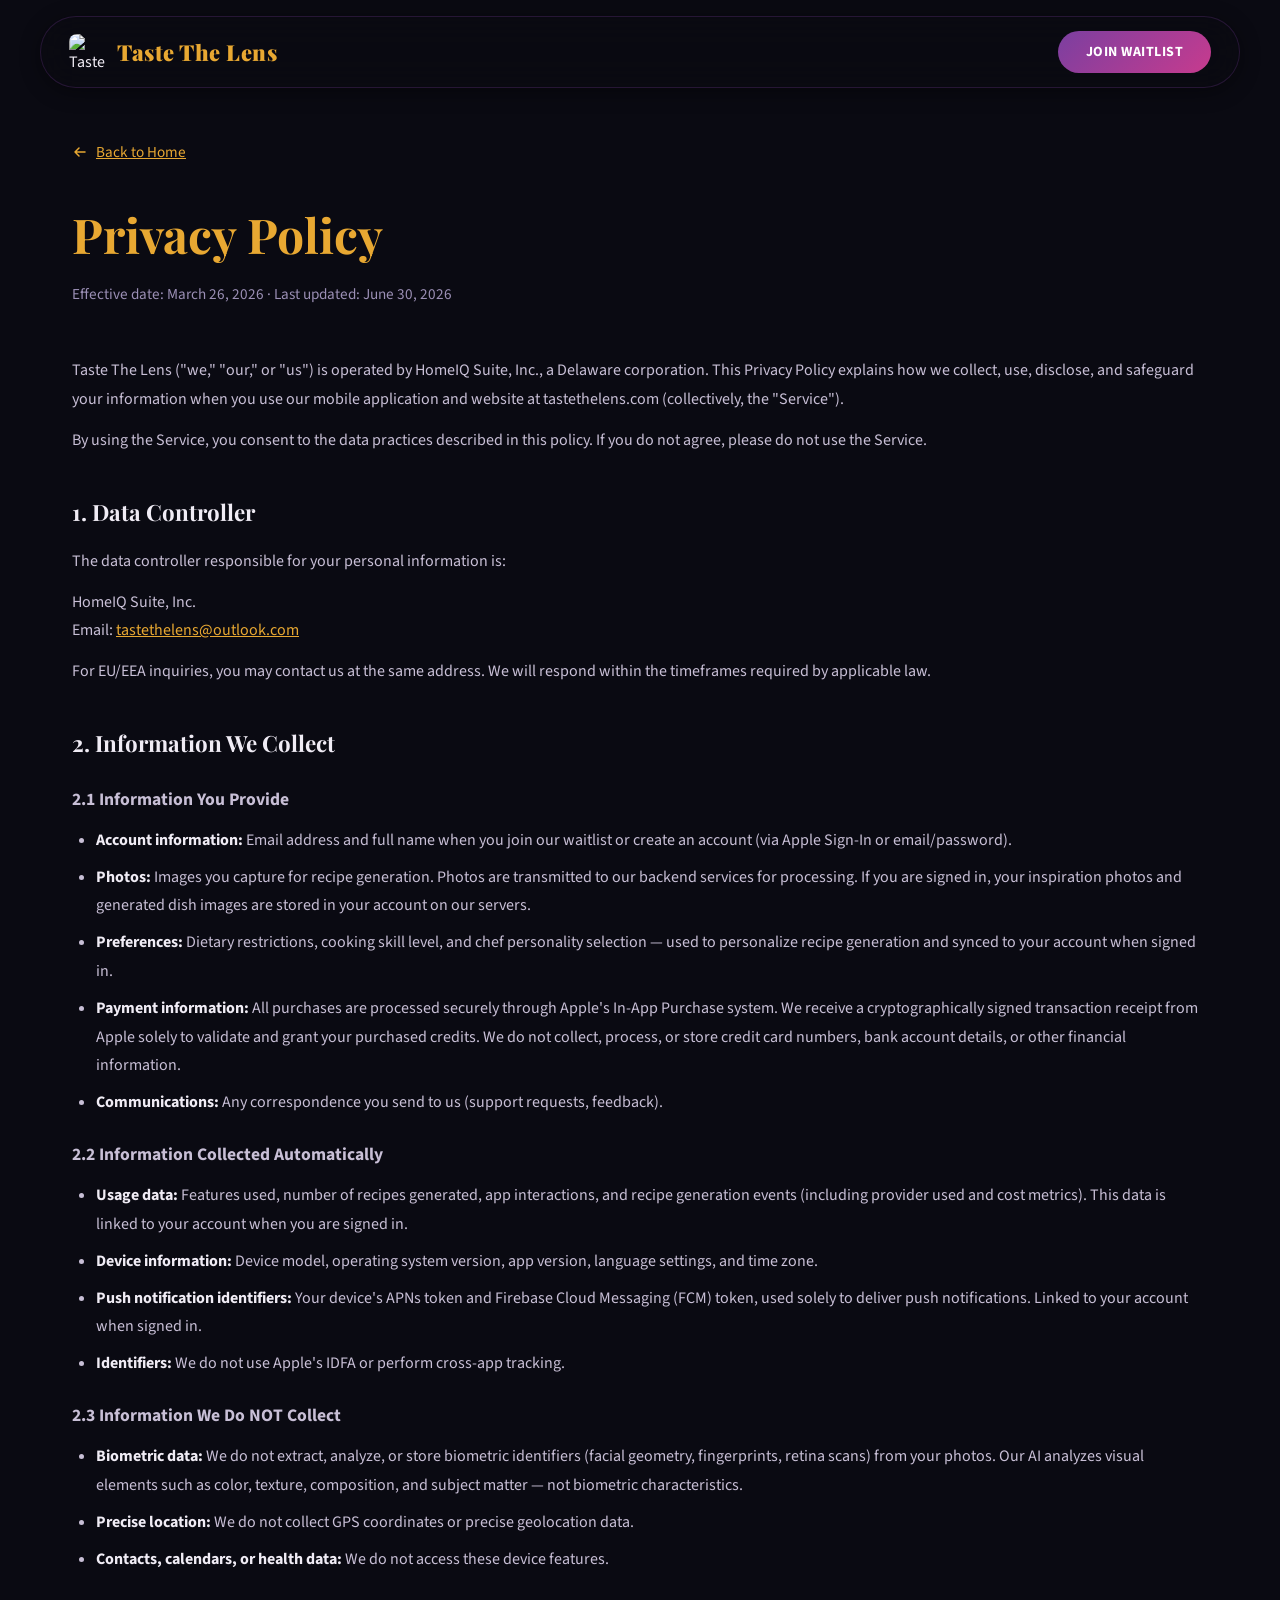
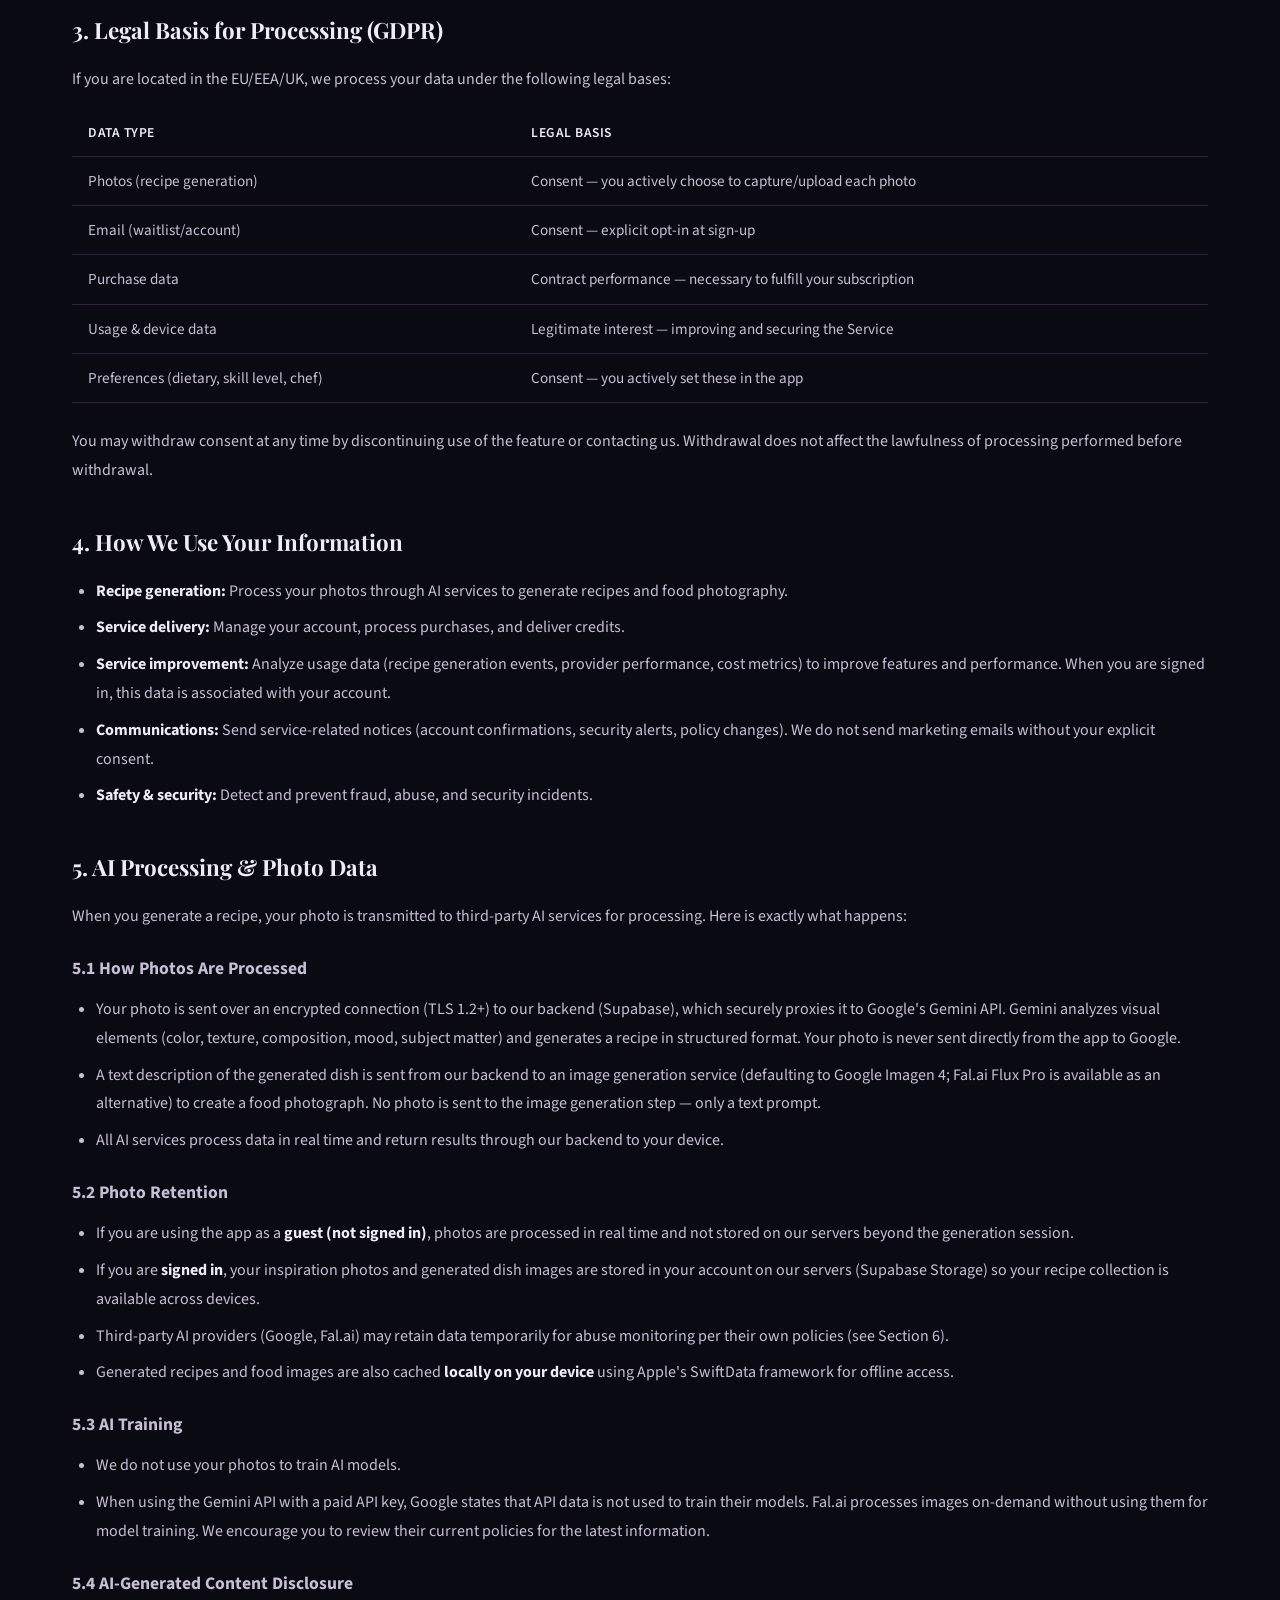
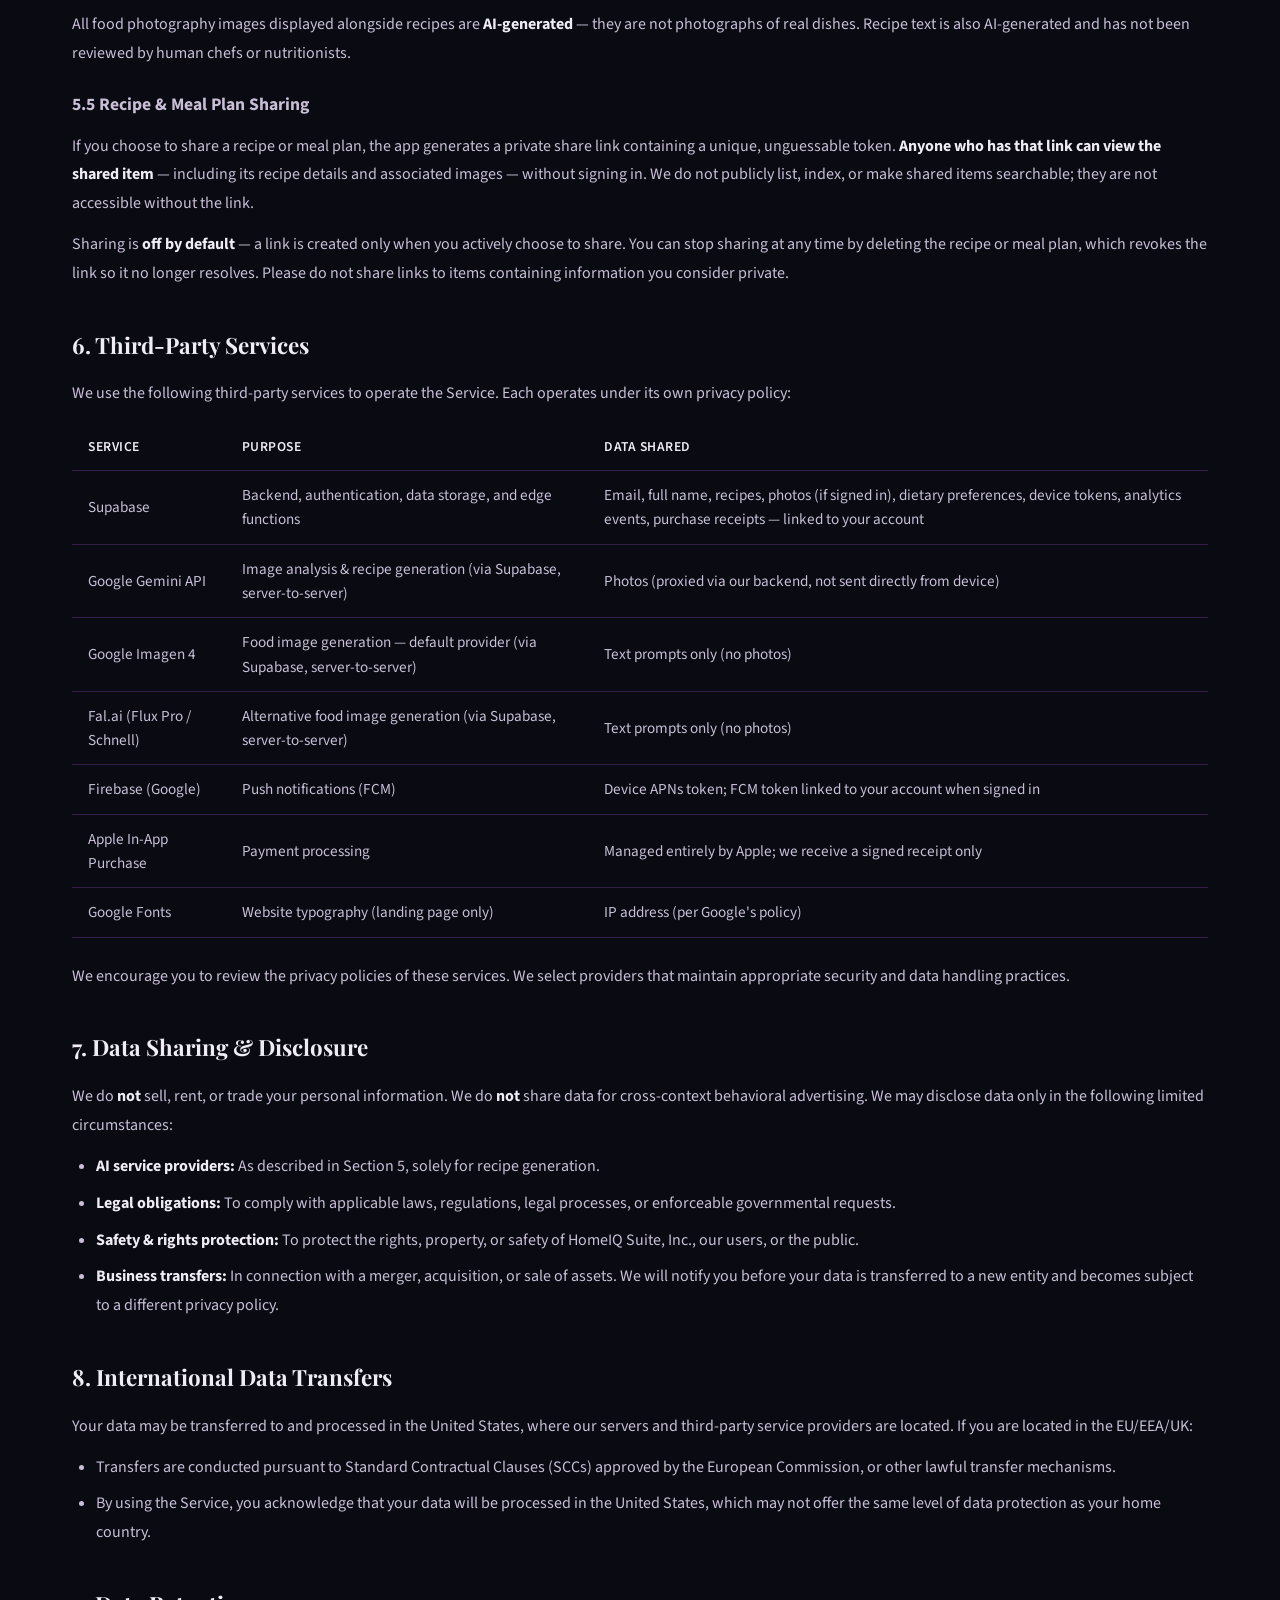
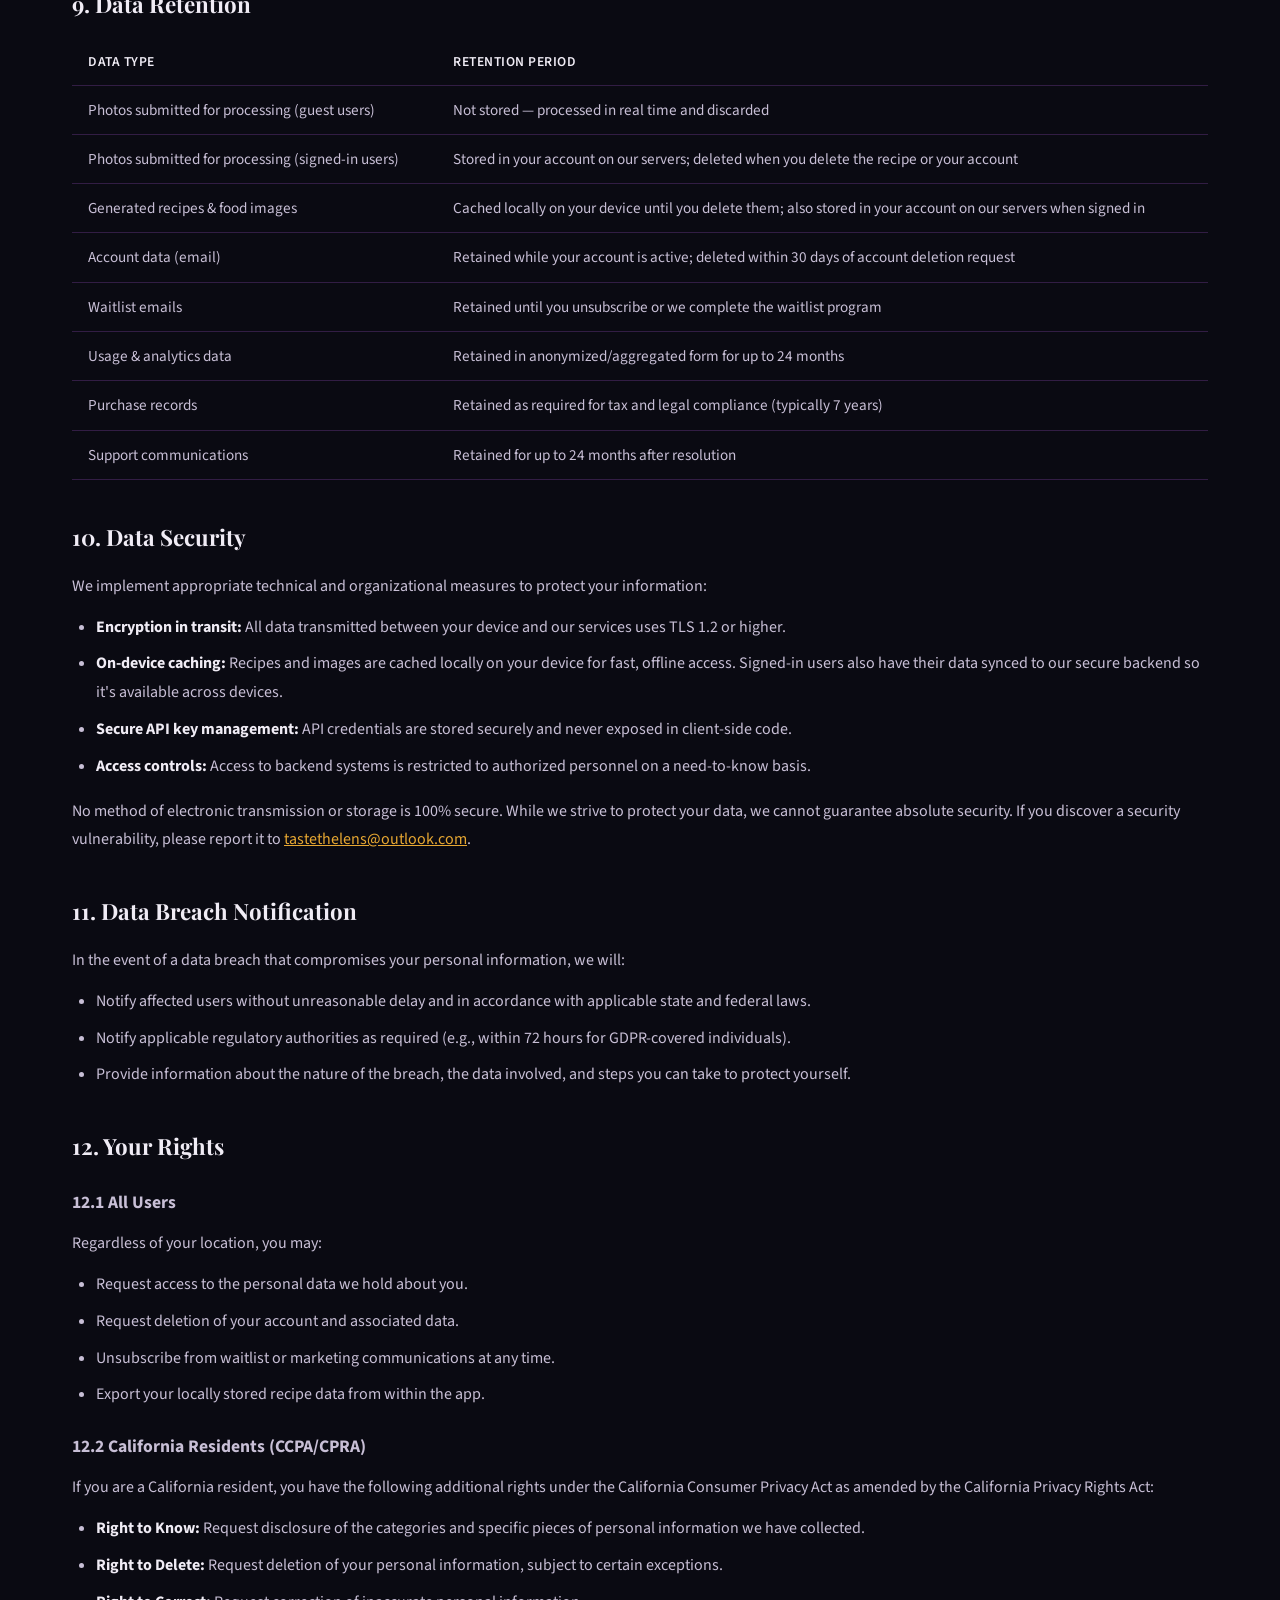
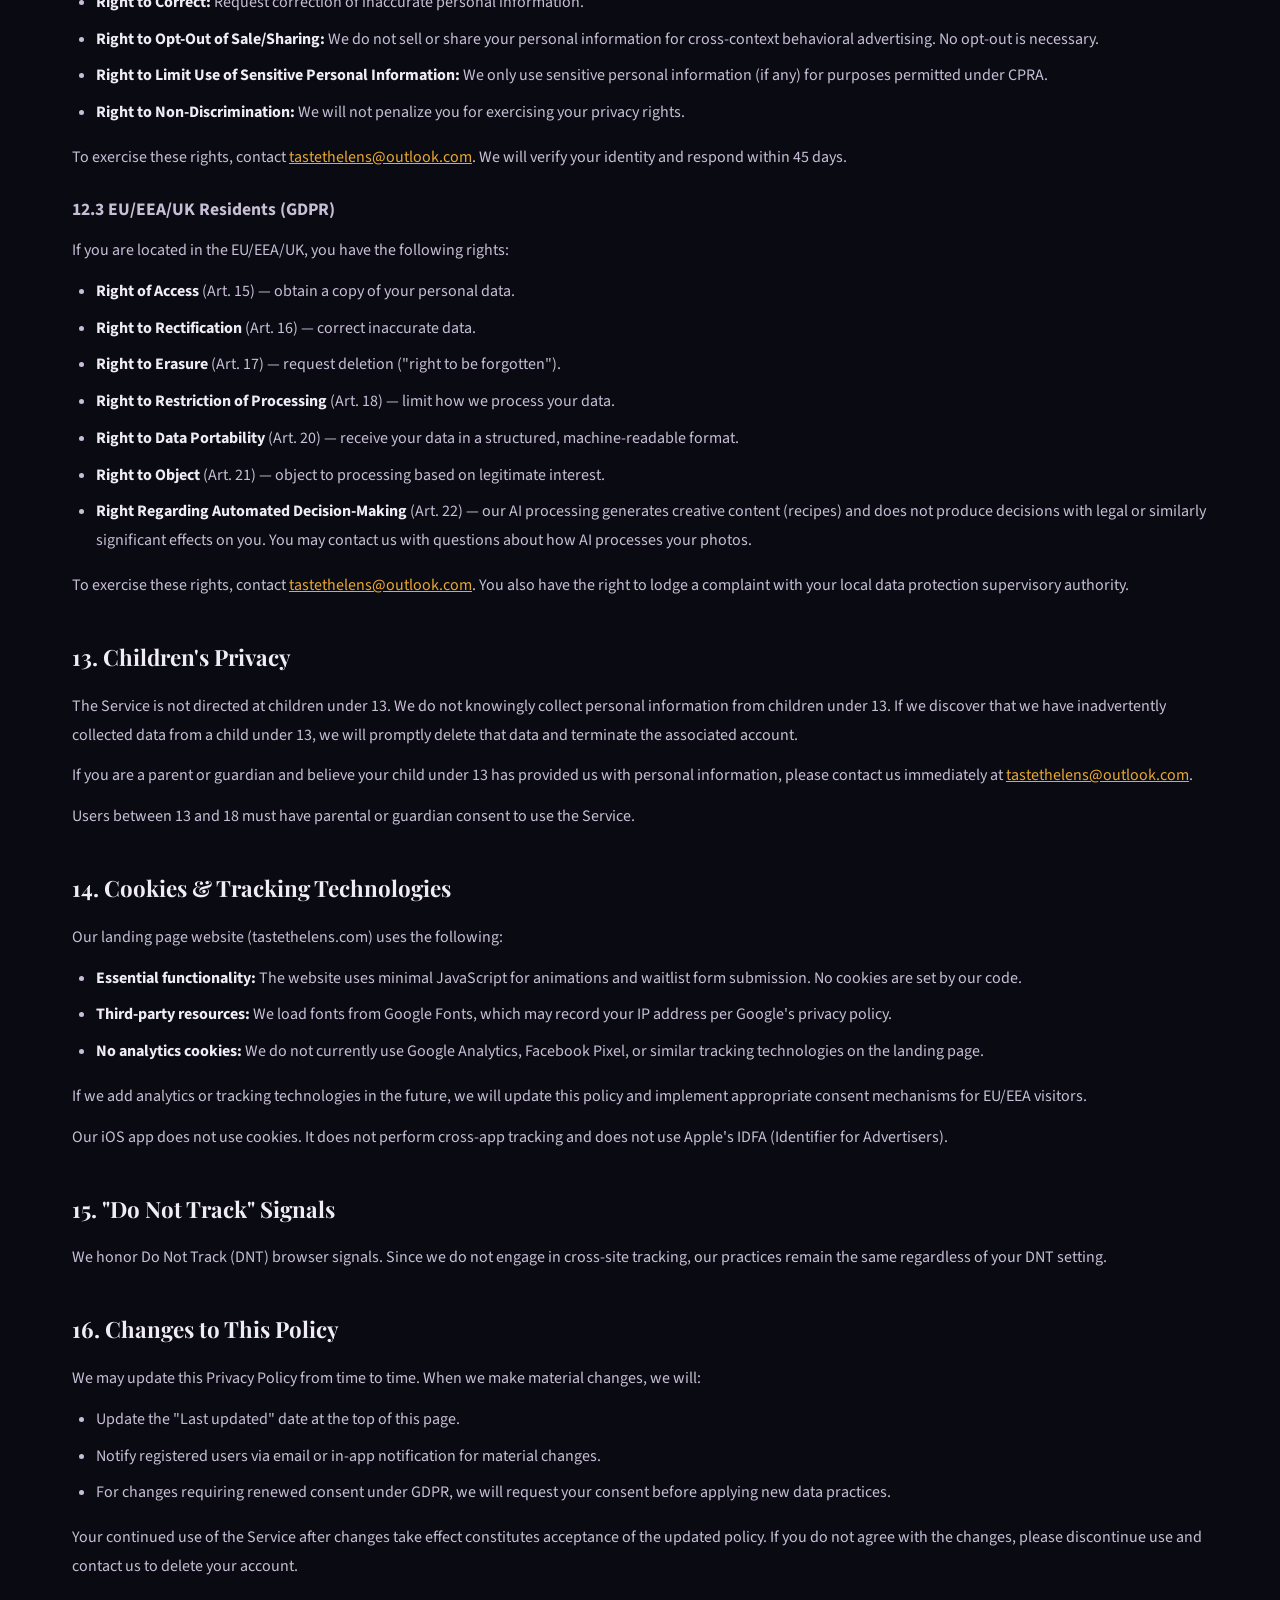
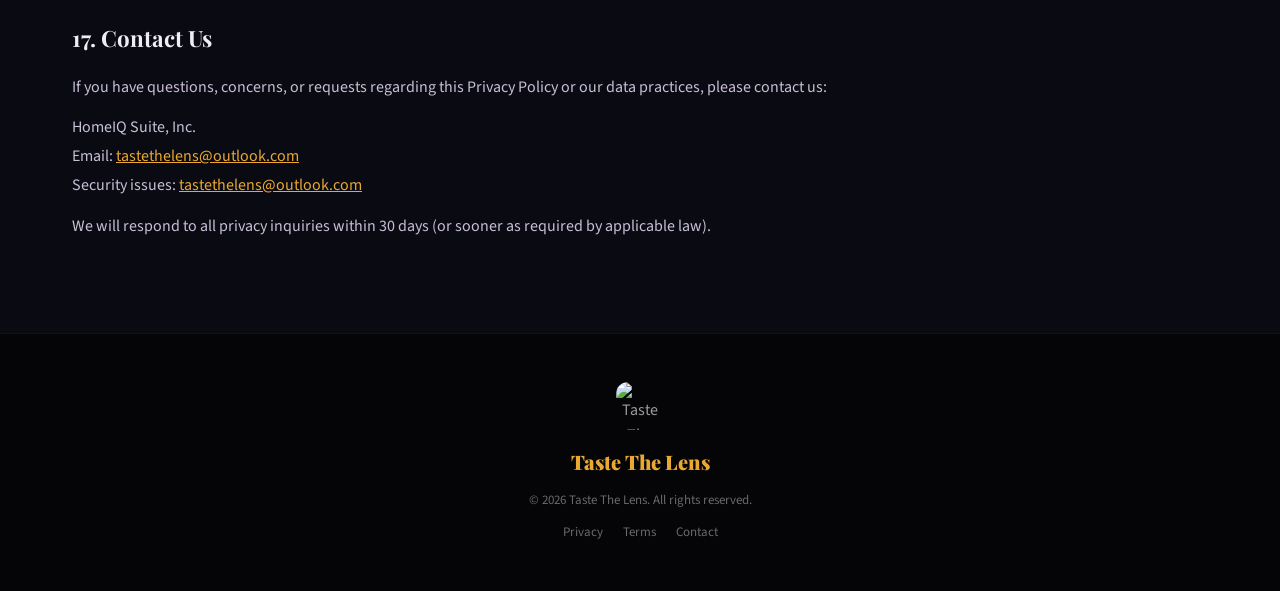
==== commit 35000ede: "Security & privacy hardening, legal updates, and weekly meal plans Security — backend (migration fil" ====
--- a/LandingPage/privacy.html
+++ b/LandingPage/privacy.html
@@ -54,16 +54,16 @@
             </a>
 
             <h1>Privacy Policy</h1>
-            <p class="legal-updated">Effective date: March 26, 2026 &middot; Last updated: March 26, 2026</p>
-
-            <p>Taste The Lens ("we," "our," or "us") is operated by Eight Gates LLC, a Texas limited liability company. This Privacy Policy explains how we collect, use, disclose, and safeguard your information when you use our mobile application and website at tastethelens.com (collectively, the "Service").</p>
+            <p class="legal-updated">Effective date: March 26, 2026 &middot; Last updated: June 30, 2026</p>
+
+            <p>Taste The Lens ("we," "our," or "us") is operated by HomeIQ Suite, Inc., a Delaware corporation. This Privacy Policy explains how we collect, use, disclose, and safeguard your information when you use our mobile application and website at tastethelens.com (collectively, the "Service").</p>
             <p>By using the Service, you consent to the data practices described in this policy. If you do not agree, please do not use the Service.</p>
 
             <!-- ===== 1. DATA CONTROLLER ===== -->
             <h2>1. Data Controller</h2>
             <p>The data controller responsible for your personal information is:</p>
             <p>
-                Eight Gates LLC<br>
+                HomeIQ Suite, Inc.<br>
                 Email: <a href="mailto:tastethelens@outlook.com">tastethelens@outlook.com</a>
             </p>
             <p>For EU/EEA inquiries, you may contact us at the same address. We will respond within the timeframes required by applicable law.</p>
@@ -168,6 +168,10 @@
             <h3>5.4 AI-Generated Content Disclosure</h3>
             <p>All food photography images displayed alongside recipes are <strong>AI-generated</strong> — they are not photographs of real dishes. Recipe text is also AI-generated and has not been reviewed by human chefs or nutritionists.</p>
 
+            <h3>5.5 Recipe &amp; Meal Plan Sharing</h3>
+            <p>If you choose to share a recipe or meal plan, the app generates a private share link containing a unique, unguessable token. <strong>Anyone who has that link can view the shared item</strong> — including its recipe details and associated images — without signing in. We do not publicly list, index, or make shared items searchable; they are not accessible without the link.</p>
+            <p>Sharing is <strong>off by default</strong> — a link is created only when you actively choose to share. You can stop sharing at any time by deleting the recipe or meal plan, which revokes the link so it no longer resolves. Please do not share links to items containing information you consider private.</p>
+
             <!-- ===== 6. THIRD-PARTY SERVICES ===== -->
             <h2>6. Third-Party Services</h2>
             <p>We use the following third-party services to operate the Service. Each operates under its own privacy policy:</p>
@@ -225,7 +229,7 @@
             <ul>
                 <li><strong>AI service providers:</strong> As described in Section 5, solely for recipe generation.</li>
                 <li><strong>Legal obligations:</strong> To comply with applicable laws, regulations, legal processes, or enforceable governmental requests.</li>
-                <li><strong>Safety &amp; rights protection:</strong> To protect the rights, property, or safety of Eight Gates LLC, our users, or the public.</li>
+                <li><strong>Safety &amp; rights protection:</strong> To protect the rights, property, or safety of HomeIQ Suite, Inc., our users, or the public.</li>
                 <li><strong>Business transfers:</strong> In connection with a merger, acquisition, or sale of assets. We will notify you before your data is transferred to a new entity and becomes subject to a different privacy policy.</li>
             </ul>
 
@@ -374,7 +378,7 @@
             <h2>17. Contact Us</h2>
             <p>If you have questions, concerns, or requests regarding this Privacy Policy or our data practices, please contact us:</p>
             <p>
-                Eight Gates LLC<br>
+                HomeIQ Suite, Inc.<br>
                 Email: <a href="mailto:tastethelens@outlook.com">tastethelens@outlook.com</a><br>
                 Security issues: <a href="mailto:tastethelens@outlook.com">tastethelens@outlook.com</a>
             </p>
--- a/LandingPage/styles.css
+++ b/LandingPage/styles.css
@@ -674,6 +674,138 @@
 }
 
 /* ============================================================
+   MEET YOUR CHEFS
+   ============================================================ */
+.chefs-section {
+    overflow: hidden;
+}
+
+.chef-grid {
+    display: grid;
+    grid-template-columns: 1fr;
+    gap: 16px;
+}
+
+.chef-card {
+    padding: 24px 22px;
+    border: 2px solid rgba(123, 63, 160, 0.2);
+    transition: transform 0.3s ease, box-shadow 0.3s ease, border-color 0.3s ease;
+    cursor: default;
+}
+
+.chef-card:hover {
+    transform: translateY(-6px) rotate(-1deg);
+    border-color: rgba(123, 63, 160, 0.4);
+    box-shadow: 0 8px 24px rgba(123, 63, 160, 0.18);
+}
+
+.chef-glyph {
+    display: flex;
+    align-items: center;
+    justify-content: center;
+    width: 52px;
+    height: 52px;
+    border-radius: 50%;
+    font-size: 26px;
+    margin-bottom: 12px;
+}
+
+.chef-glyph--teal { background: rgba(155, 95, 192, 0.12); }
+.chef-glyph--gold { background: rgba(232, 168, 50, 0.12); }
+.chef-glyph--terracotta { background: rgba(199, 59, 142, 0.12); }
+
+.chef-name {
+    font-family: var(--font-serif);
+    font-size: 19px;
+    font-weight: 900;
+    color: var(--text-primary);
+    margin-bottom: 4px;
+}
+
+.chef-subtitle {
+    font-size: 11px;
+    font-weight: 700;
+    letter-spacing: 0.8px;
+    text-transform: uppercase;
+    margin-bottom: 8px;
+}
+
+.chef-tagline {
+    font-family: var(--font-accent);
+    font-size: 14px;
+    color: var(--text-muted);
+    line-height: 1.5;
+}
+
+/* ============================================================
+   APP STORE BADGE
+   ============================================================ */
+.appstore-badge {
+    display: inline-flex;
+    align-items: center;
+    gap: 10px;
+    padding: 11px 20px;
+    background: #000000;
+    border: 1px solid rgba(255, 255, 255, 0.25);
+    border-radius: 12px;
+    color: #FFFFFF;
+    transition: transform 0.2s ease, box-shadow 0.2s ease, opacity 0.2s ease;
+    cursor: pointer;
+}
+
+.appstore-badge:hover {
+    transform: translateY(-3px) scale(1.03);
+    box-shadow: 0 8px 28px rgba(0, 0, 0, 0.45);
+}
+
+.appstore-badge-logo {
+    display: flex;
+    align-items: center;
+    color: #FFFFFF;
+}
+
+.appstore-badge-text {
+    display: flex;
+    flex-direction: column;
+    line-height: 1.1;
+    text-align: left;
+}
+
+.appstore-badge-small {
+    font-family: var(--font-sans);
+    font-size: 11px;
+    font-weight: 500;
+    letter-spacing: 0.2px;
+}
+
+.appstore-badge-large {
+    font-family: var(--font-sans);
+    font-size: 20px;
+    font-weight: 700;
+    letter-spacing: 0.2px;
+}
+
+/* Hero badge entrance (driven by initHeroAnimation) */
+.hero-appstore {
+    opacity: 0;
+}
+
+.hero-appstore.animate-in {
+    animation: fadeUp 0.8s ease-out forwards;
+}
+
+/* Download section badge — centered within the gradient CTA card */
+.appstore-badge--light {
+    margin: 0 auto;
+}
+
+.download-note {
+    margin-top: 18px;
+    font-size: 13px;
+    color: rgba(255, 255, 255, 0.75);
+}
+
+/* ============================================================
    WAITLIST CTA
    ============================================================ */
 .waitlist-section {
@@ -1210,7 +1342,7 @@
 }
 
 .faq-item--open .faq-answer {
-    max-height: 200px;
+    max-height: 400px;
     padding-bottom: 20px;
 }
 
@@ -1234,6 +1366,10 @@
         grid-template-columns: repeat(2, 1fr);
     }
 
+    .chef-grid {
+        grid-template-columns: repeat(2, 1fr);
+    }
+
     .waitlist-input-group {
         flex-wrap: nowrap;
     }
@@ -1243,6 +1379,10 @@
 /* Desktop (1024px+) */
 @media (min-width: 1024px) {
     .features-grid {
+        grid-template-columns: repeat(3, 1fr);
+    }
+
+    .chef-grid {
         grid-template-columns: repeat(3, 1fr);
     }
 
